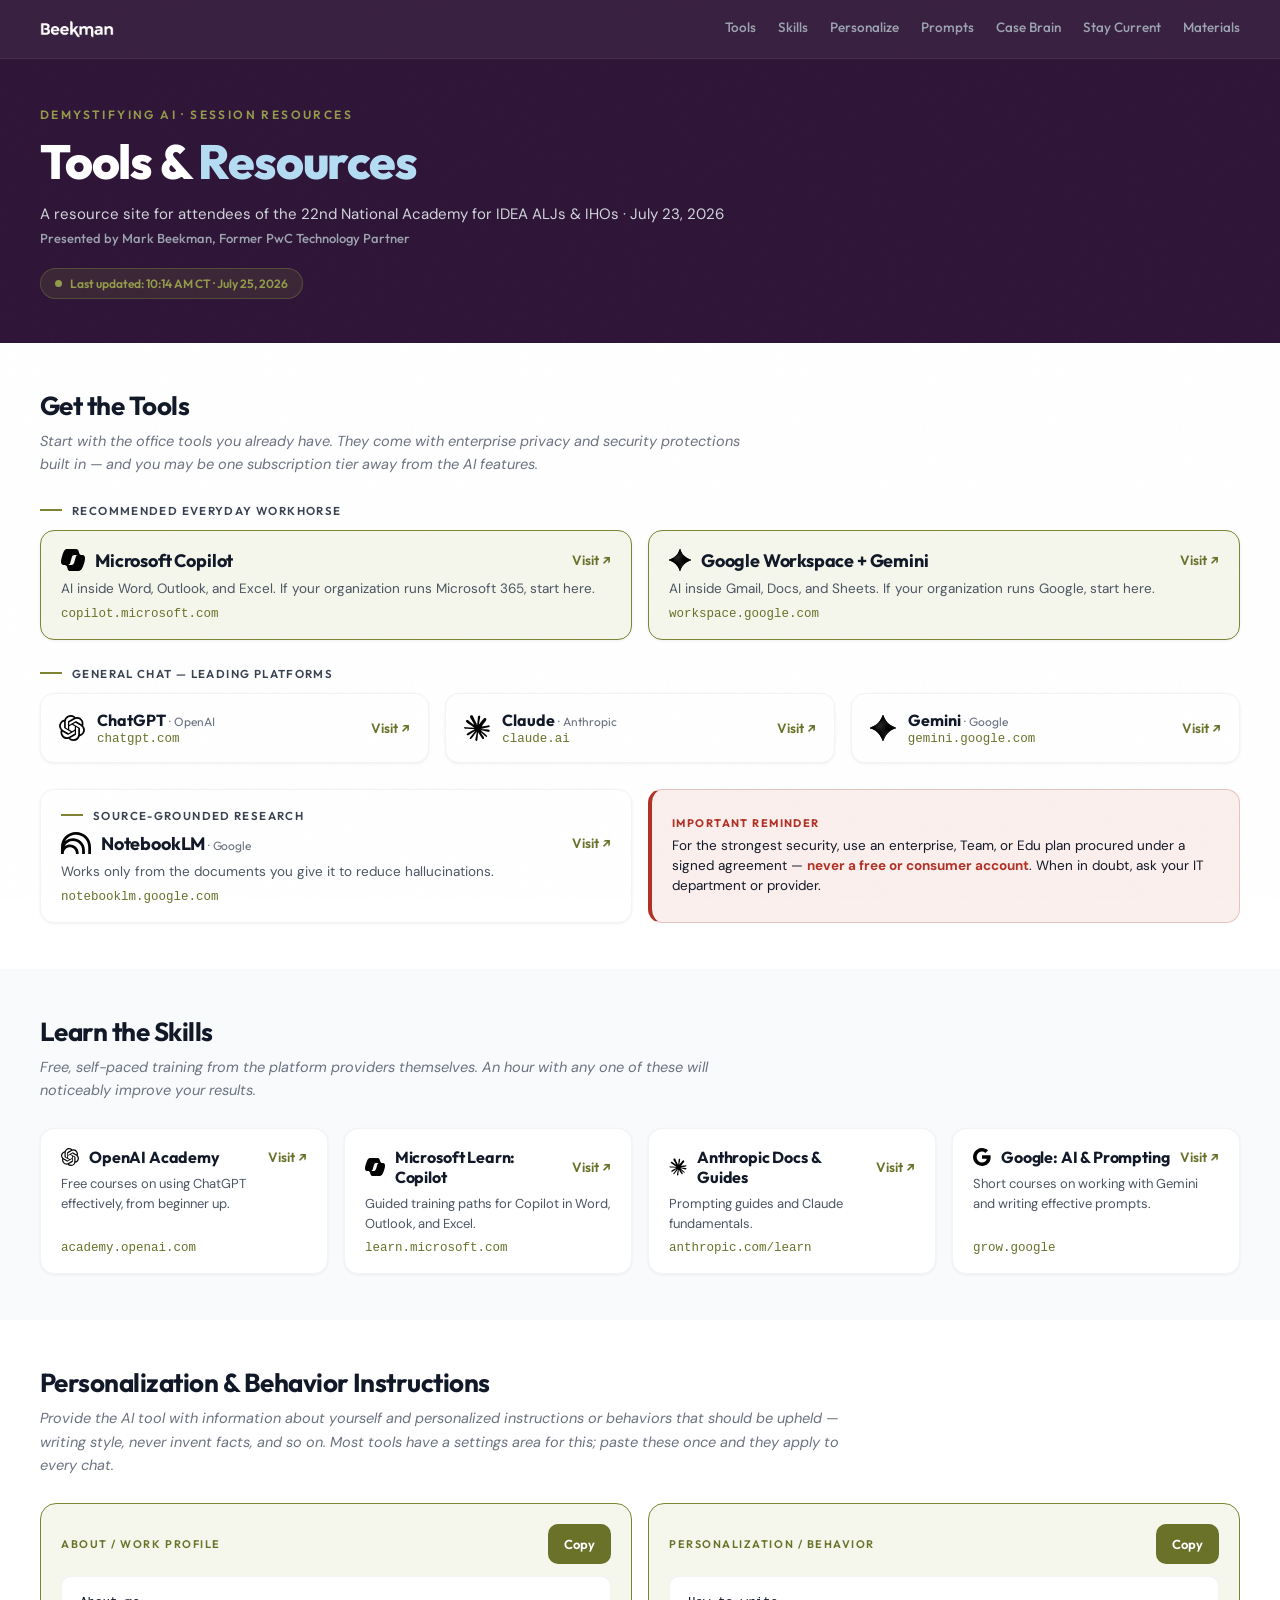
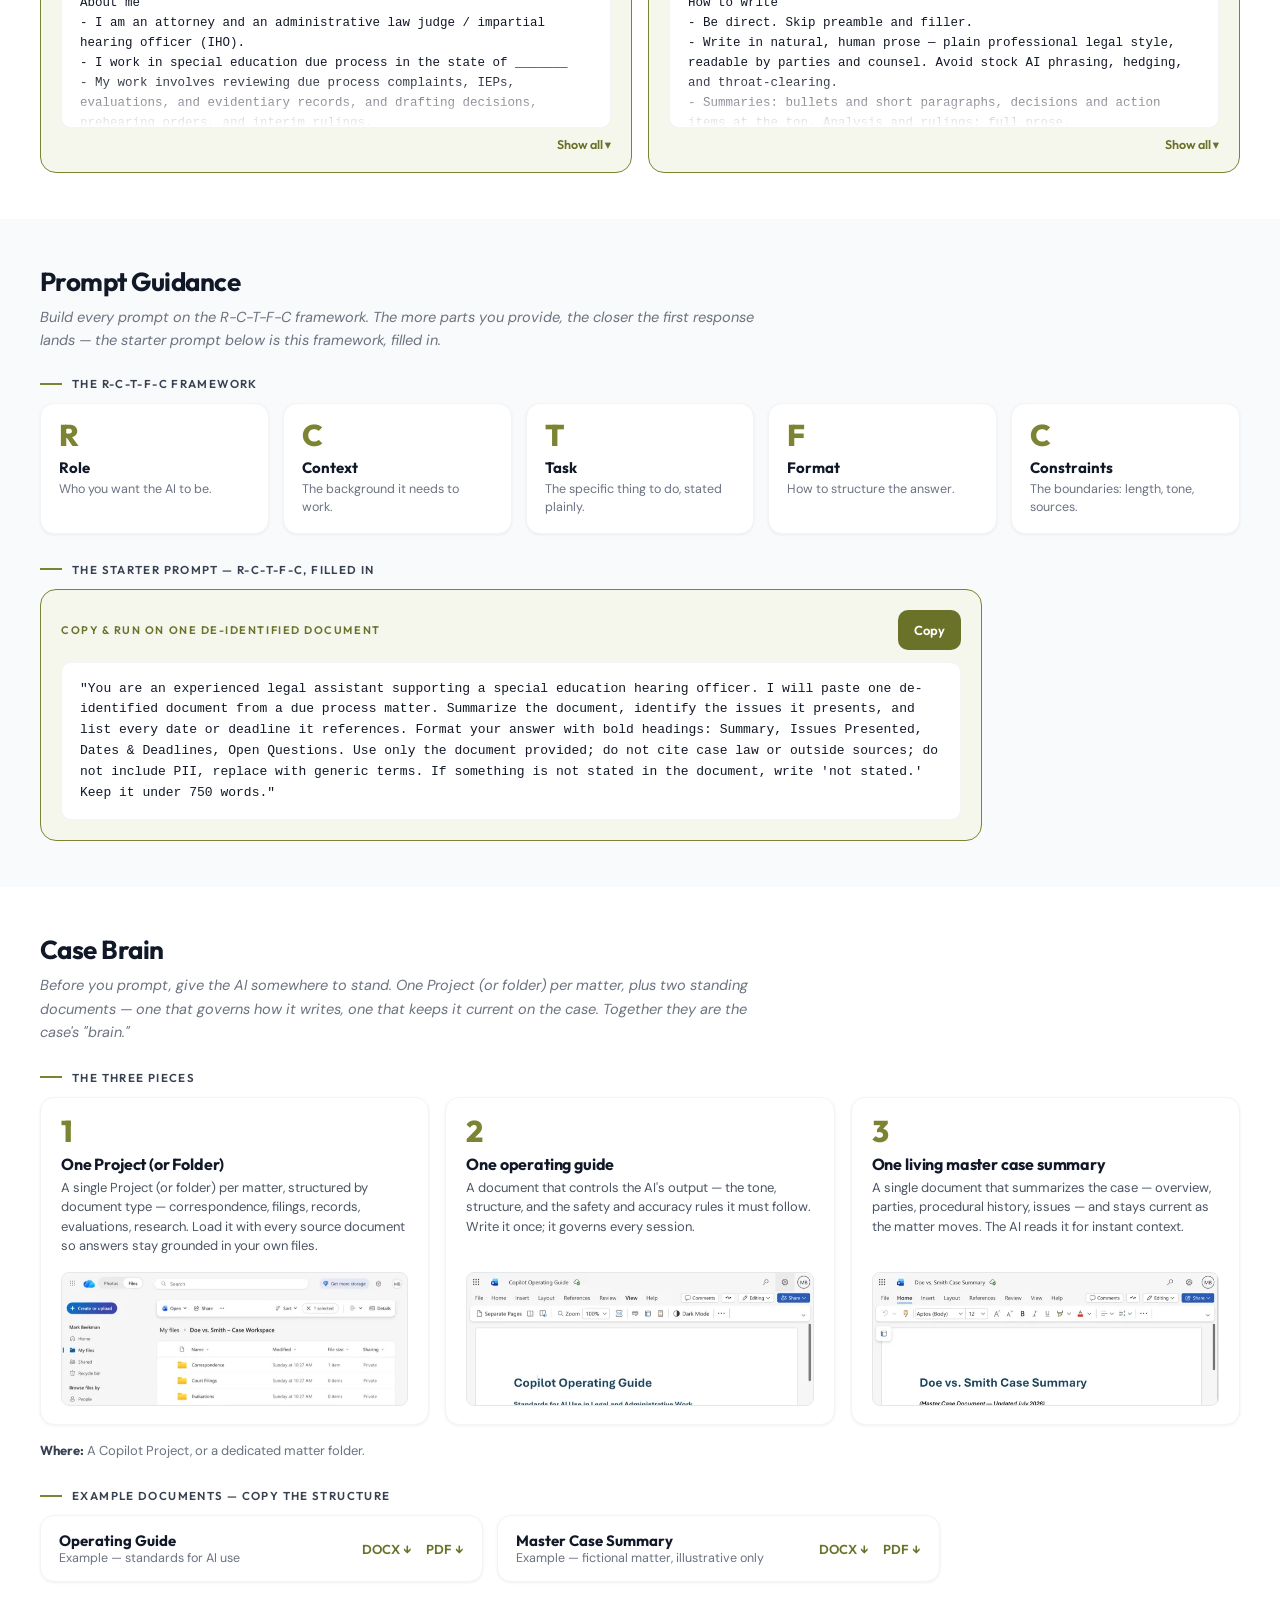
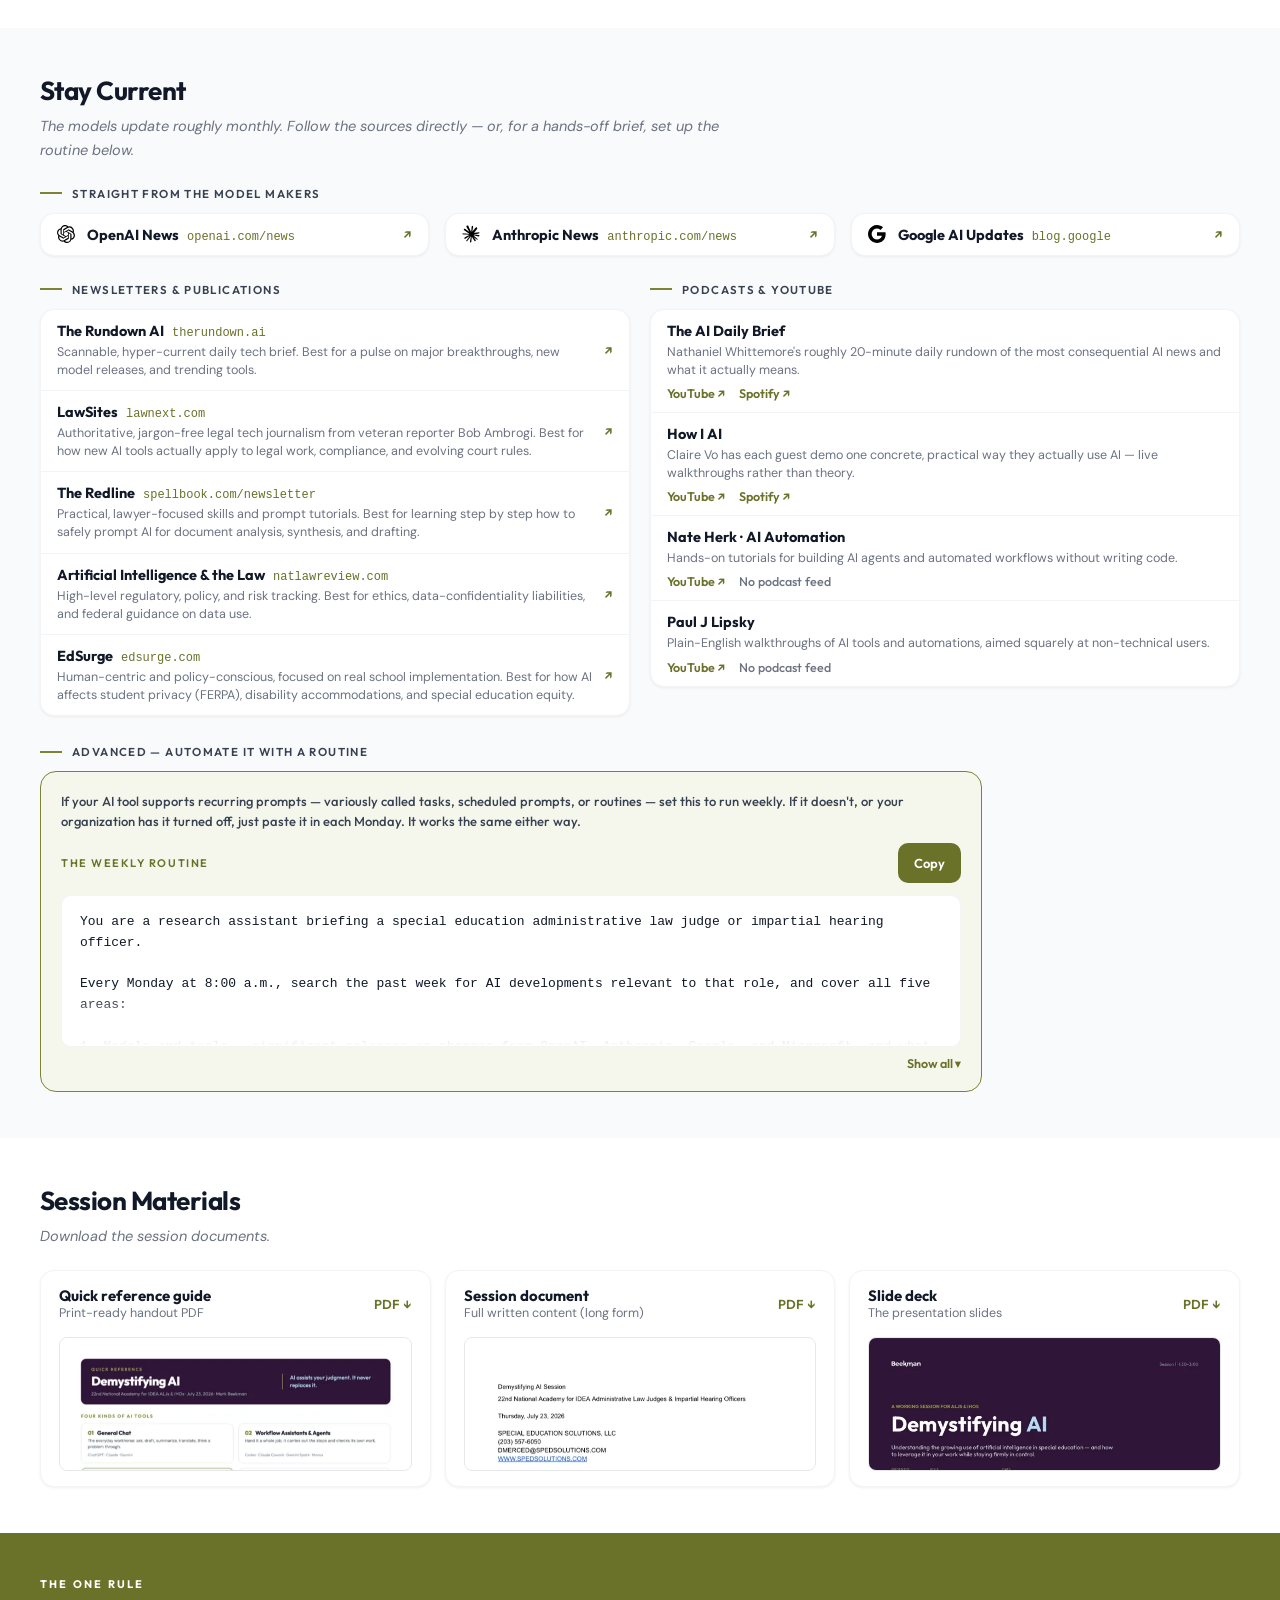
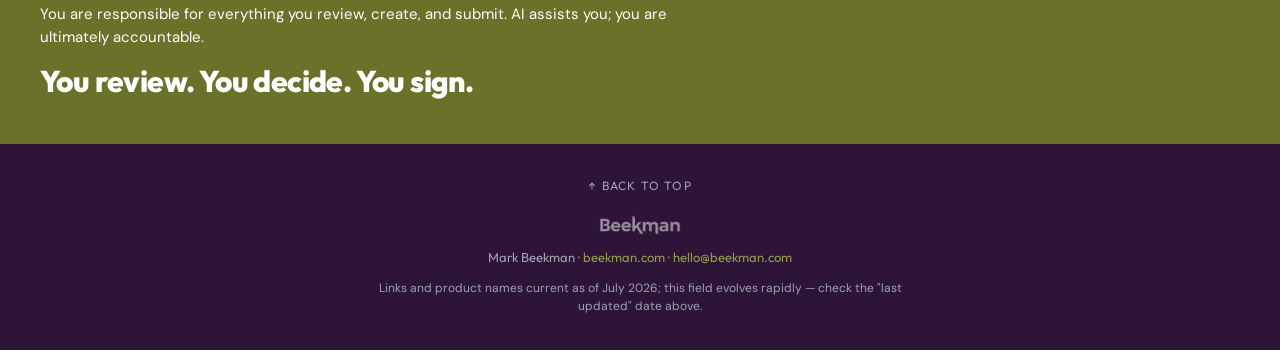
==== idea_2026/index.html @ 073c7152 "Merge branch 'behavior-legal-writing-voice'" ====
<!DOCTYPE html>
<html lang="en">
<head>
<meta charset="utf-8">
<meta name="viewport" content="width=device-width, initial-scale=1">
<title>Tools &amp; Resources — Demystifying AI | Mark Beekman</title>
<meta name="description" content="Session resources for attendees of the 22nd National Academy for IDEA ALJs & IHOs — the tools, where to learn them, and how to stay current. Presented by Mark Beekman.">
<link rel="canonical" href="https://beekman.com/idea_2026/">
<meta property="og:title" content="Tools &amp; Resources — Demystifying AI">
<meta property="og:description" content="Everything from the session, in one place — the tools, where to learn them, and how to stay current.">
<meta property="og:url" content="https://beekman.com/idea_2026/">
<meta property="og:type" content="website">
<link rel="icon" type="image/svg+xml" href="/favicon_b_purple.svg">
<link rel="icon" type="image/png" sizes="32x32" href="/favicon-32x32.png">
<style>
  /* ============================================================
     BEEKMAN DESIGN SYSTEM — Colors & Type (inlined)
     ============================================================ */
  @import url("https://fonts.googleapis.com/css2?family=DM+Sans:ital,opsz,wght@0,9..40,300;0,9..40,400;0,9..40,500;0,9..40,600;1,9..40,400&family=Outfit:wght@300;400;500;600;700;800&display=swap");

  :root {
    --olive:        #7C8433;
    --olive-dark:   #6A7129;
    --olive-light:  #939B4A;
    --purple-darkest: #2E1537;
    --purple-dark:    #3A244C;
    --purple-medium:  #5A3876;
    --blue-light:   #B4DCF3;
    --blue-lighter: #E3F1FB;
    --white:    #FFFFFF;
    --gray-50:  #F9FAFB;
    --gray-100: #F3F4F6;
    --gray-200: #E5E7EB;
    --gray-300: #D1D5DB;
    --gray-400: #9CA3AF;
    --gray-500: #6B7280;
    --gray-600: #4B5563;
    --gray-700: #374151;
    --gray-900: #111827;
    --border:        var(--gray-100);
    --fg-body:       var(--gray-600);
    --fg-muted:      var(--gray-500);
    --fg-subtle:     var(--gray-400);
    --font-display: "Outfit", system-ui, -apple-system, sans-serif;
    --font-body:    "DM Sans", system-ui, -apple-system, sans-serif;
    --shadow-sm:   0 1px 3px rgba(0,0,0,0.06);
    --shadow-lift: 0 20px 50px rgba(0,0,0,0.12), 0 4px 16px rgba(0,0,0,0.08);
    --ease-out-expo: cubic-bezier(0.16, 1, 0.3, 1);
    --rule-red: #B23125;
    --rule-red-bg: #FBEFED;
    --rule-red-border: #E7C3BD;
    --olive-wash: #F5F6EC;
  }

  html { scroll-behavior: smooth; scroll-padding-top: 72px; }
  html, body { margin: 0; padding: 0; }
  body { background: var(--white); font-family: var(--font-body); color: var(--fg-body); -webkit-font-smoothing: antialiased; overflow-x: hidden; }
  ::selection { background: var(--olive); color: #fff; }
  body::before { content: ''; position: fixed; inset: 0; z-index: 9999; pointer-events: none; opacity: 0.02;
    background-image: url("data:image/svg+xml,%3Csvg viewBox='0 0 256 256' xmlns='http://www.w3.org/2000/svg'%3E%3Cfilter id='n'%3E%3CfeTurbulence type='fractalNoise' baseFrequency='0.9' numOctaves='4' stitchTiles='stitch'/%3E%3C/filter%3E%3Crect width='100%25' height='100%25' filter='url(%23n)'/%3E%3C/svg%3E");
    background-size: 256px 256px; }
  .nav-scroll::-webkit-scrollbar { display: none; }

  /* Hover states (converted from design-file style-hover attributes) */
  .bk-lift { position: relative; transition: transform .3s var(--ease-out-expo), box-shadow .3s ease; }
  .bk-lift:hover { transform: translateY(-3px); box-shadow: var(--shadow-lift); }

  /* Whole-card click target: the visible "Visit" anchor stretches to cover
     its card, so the entire box is one native link (middle/right-click,
     keyboard all preserved). Card containers set position:relative. */
  .bk-stretch::before { content: ""; position: absolute; inset: 0; z-index: 1; }
  .bk-stretch:focus-visible::before { outline: 2px solid var(--olive); outline-offset: -3px; border-radius: 12px; }
  .bk-material { transition: border-color .3s ease; }
  .bk-material:hover { border-color: var(--olive); }

  /* Compact reference lists (Stay Current) — hairline-divided rows, whole row is
     the link. Denser than cards, which suits scanning a reference list. */
  .bk-reflist { background: #fff; border: 1px solid var(--border); border-radius: 14px; box-shadow: var(--shadow-sm); overflow: hidden; }
  /* Two reference columns side by side on wide screens; stack when narrow. */
  /* min() lets the track shrink below its floor on narrow screens, otherwise a
     430px minimum would overflow a container narrower than that. */
  .bk-refgrid { display: grid; grid-template-columns: repeat(auto-fit, minmax(min(430px, 100%), 1fr)); gap: 16px 20px; align-items: start; }
  .bk-refcol { min-width: 0; }
  /* Rows offering more than one destination can't be a single whole-row link,
     so the row is a plain container and each platform gets its own link. */
  .bk-row-static { display: block; padding: 11px 16px; border-top: 1px solid var(--border); }
  .bk-row-static:first-child { border-top: 0; }
  .bk-row-links { display: flex; flex-wrap: wrap; align-items: center; gap: 6px 14px; margin-top: 6px; }
  .bk-plat { font-family: var(--font-display); font-weight: 600; font-size: 12.5px; color: var(--olive-dark); text-decoration: none; white-space: nowrap; padding: 7px 3px; margin: -7px -3px; transition: color .2s ease; }
  .bk-plat:hover { color: var(--olive); text-decoration: underline; }
  .bk-plat-none { font-family: var(--font-display); font-weight: 500; font-size: 12.5px; color: var(--fg-muted); white-space: nowrap; }
  .bk-row { display: flex; align-items: center; gap: 12px; padding: 11px 16px; text-decoration: none; border-top: 1px solid var(--border); transition: background .2s ease; }
  .bk-row:first-child { border-top: 0; }
  .bk-row:hover { background: var(--gray-50); }
  .bk-row:hover .bk-row-go { transform: translate(1px, -1px); }
  .bk-row-head { display: flex; flex-wrap: wrap; align-items: baseline; gap: 1px 8px; min-width: 0; }
  .bk-row-name { font-family: var(--font-display); font-weight: 700; font-size: 14.5px; color: var(--gray-900); }
  .bk-row-url { font-family: ui-monospace,'SF Mono',Menlo,monospace; font-size: 12px; color: var(--olive-dark); word-break: break-all; }
  .bk-row-desc { font-size: 12.5px; line-height: 1.45; color: var(--fg-muted); margin-top: 3px; }
  .bk-row-go { flex: none; font-family: var(--font-display); font-weight: 600; font-size: 13px; color: var(--olive-dark); transition: transform .2s ease; }

  /* Per-format download links (cards offering more than one file format).
     Padding enlarges the tap target; the negative margin keeps layout unchanged. */
  .bk-dl { font-family: var(--font-display); font-weight: 600; font-size: 13px; color: var(--olive-dark); text-decoration: none; white-space: nowrap; transition: color .3s ease; padding: 9px 3px; margin: -9px -3px; }
  .bk-dl:hover { color: var(--olive); text-decoration: underline; }
  .bk-copy-btn { transition: filter .3s ease; }
  .bk-copy-btn:hover { filter: brightness(0.9); }
  .bk-totop { transition: color .3s ease; }
  .bk-totop:hover { color: #fff !important; }
  a[data-nav] { transition: color .3s ease; }

  /* Mobile nav — seven links don't fit a phone width, so below 740px the link row
     collapses into a hamburger dropdown. The link elements are the same nodes,
     so the scrollspy keeps working untouched. Overrides need !important because
     the nav's layout is set via inline style. */
  .bk-menu-btn { display: none; flex: none; width: 44px; height: 44px; margin-right: -10px; align-items: center; justify-content: center; flex-direction: column; gap: 5px; background: none; border: 0; padding: 0; cursor: pointer; }
  .bk-menu-btn span { display: block; width: 22px; height: 2px; background: var(--gray-300); border-radius: 2px; transition: transform .25s ease, opacity .2s ease; }
  .bk-menu-btn[aria-expanded="true"] span:nth-child(1) { transform: translateY(7px) rotate(45deg); }
  .bk-menu-btn[aria-expanded="true"] span:nth-child(2) { opacity: 0; }
  .bk-menu-btn[aria-expanded="true"] span:nth-child(3) { transform: translateY(-7px) rotate(-45deg); }

  @media (max-width: 740px) {
    .bk-menu-btn { display: flex; }
    .nav-scroll {
      display: none !important;
      position: absolute; top: 100%; left: 0; right: 0;
      flex-direction: column !important; align-items: flex-start !important;
      gap: 0 !important; overflow-x: visible !important; white-space: normal !important;
      background: var(--purple-darkest);
      border-bottom: 1px solid rgba(255,255,255,0.08);
      box-shadow: 0 10px 30px rgba(0,0,0,0.25);
      padding: 4px clamp(18px,4vw,32px) 12px;
    }
    .nav-scroll.bk-open { display: flex !important; }
    .nav-scroll a[data-nav] { font-size: 15px !important; padding: 11px 0 3px !important; }
  }

  /* Card thumbnails — margin-top:auto pins them to the card bottom so they align
     across a row. The element above each thumb carries margin-bottom:16px, which
     guarantees that minimum gap even when a card has no slack to distribute. */
  .bk-thumb { margin-top: auto; border: 1px solid var(--gray-200); border-radius: 8px; overflow: hidden; background: var(--gray-50); }
  .bk-thumb img { display: block; width: 100%; height: 132px; object-fit: cover; object-position: top left; }

  /* Brand logos — official monochrome marks (dashboardicons.com), rendered black */
  .bk-logo { display:block; width:auto; flex:none; filter: brightness(0); }
  .bk-logo-lg { height: 22px; }
  .bk-logo-md { height: 26px; }
  .bk-logo-sm { height: 18px; }

  /* Collapsible copy blocks — long prompts clip to a preview with a toggle.
     The clip is applied by JS, so without JS the full text still shows. */
  .bk-clip { position: relative; max-height: 118px; overflow: hidden; }
  .bk-clip.bk-clip-open { max-height: none; }
  .bk-clip::after { content: ""; position: absolute; left: 0; right: 0; bottom: 0; height: 54px; background: linear-gradient(to bottom, rgba(255,255,255,0), #fff); pointer-events: none; }
  .bk-clip.bk-clip-open::after { display: none; }
  .bk-clip-row { display: flex; justify-content: flex-end; margin-top: 8px; }
  .bk-clip-toggle { font-family: var(--font-display); font-weight: 600; font-size: 12.5px; color: var(--olive-dark); background: none; border: 0; cursor: pointer; padding: 8px 4px; margin: -8px -4px; transition: color .2s ease; }
  .bk-clip-toggle:hover { color: var(--olive); text-decoration: underline; }

  /* Back to top — fades in once the reader is well down the page */
  .bk-top { position: fixed; right: 20px; bottom: 20px; z-index: 55; width: 44px; height: 44px; border-radius: 50%; border: 0; cursor: pointer; background: var(--olive-dark); color: #fff; font-size: 17px; line-height: 1; box-shadow: 0 6px 20px rgba(0,0,0,0.22); opacity: 0; visibility: hidden; transform: translateY(8px); transition: opacity .25s ease, transform .25s ease, visibility .25s; }
  .bk-top.bk-top-show { opacity: 1; visibility: visible; transform: none; }
  .bk-top:hover { filter: brightness(1.12); }
  @media print { .bk-top { display: none; } }
</style>
</head>
<body>
<div style="min-height:100vh;background:var(--white);">

  <div id="bk-progress" style="position:fixed;top:0;left:0;height:3px;width:0;background:var(--olive);z-index:60;"></div>

  <!-- STICKY NAV -->
  <nav style="position:sticky;top:0;z-index:50;background:rgba(46,21,55,0.95);backdrop-filter:blur(12px);border-bottom:1px solid rgba(255,255,255,0.06);">
    <div style="max-width:1200px;margin:0 auto;padding:0 clamp(18px,4vw,32px);height:58px;display:flex;align-items:center;justify-content:space-between;gap:16px;">
      <a href="#top" data-nav="top" style="flex:none;display:flex;align-items:center;text-decoration:none;"><img src="/images/beekman_logo_white.webp" alt="Beekman" style="height:18px;display:block;"></a>
      <button id="bk-menu-btn" class="bk-menu-btn" type="button" aria-label="Open menu" aria-expanded="false" aria-controls="bk-navlinks"><span></span><span></span><span></span></button>
      <div id="bk-navlinks" class="nav-scroll" style="display:flex;align-items:center;gap:22px;overflow-x:auto;-webkit-overflow-scrolling:touch;scrollbar-width:none;white-space:nowrap;">
        <a data-nav="tools" href="#tools" style="font-family:var(--font-display);font-size:13.5px;font-weight:500;color:var(--gray-400);text-decoration:none;padding-bottom:2px;border-bottom:2px solid transparent;">Tools</a>
        <a data-nav="skills" href="#skills" style="font-family:var(--font-display);font-size:13.5px;font-weight:500;color:var(--gray-400);text-decoration:none;padding-bottom:2px;border-bottom:2px solid transparent;">Skills</a>
        <a data-nav="personalize" href="#personalize" style="font-family:var(--font-display);font-size:13.5px;font-weight:500;color:var(--gray-400);text-decoration:none;padding-bottom:2px;border-bottom:2px solid transparent;">Personalize</a>
        <a data-nav="prompts" href="#prompts" style="font-family:var(--font-display);font-size:13.5px;font-weight:500;color:var(--gray-400);text-decoration:none;padding-bottom:2px;border-bottom:2px solid transparent;">Prompts</a>
        <a data-nav="casebrain" href="#casebrain" style="font-family:var(--font-display);font-size:13.5px;font-weight:500;color:var(--gray-400);text-decoration:none;padding-bottom:2px;border-bottom:2px solid transparent;">Case Brain</a>
        <a data-nav="current" href="#current" style="font-family:var(--font-display);font-size:13.5px;font-weight:500;color:var(--gray-400);text-decoration:none;padding-bottom:2px;border-bottom:2px solid transparent;">Stay Current</a>
        <a data-nav="materials" href="#materials" style="font-family:var(--font-display);font-size:13.5px;font-weight:500;color:var(--gray-400);text-decoration:none;padding-bottom:2px;border-bottom:2px solid transparent;">Materials</a>
      </div>
    </div>
  </nav>

  <!-- HERO -->
  <header id="top" style="background:var(--purple-darkest);position:relative;overflow:hidden;">
    <div style="max-width:1200px;margin:0 auto;padding:48px clamp(20px,4vw,32px) 44px;position:relative;z-index:1;">
      <div>
        <p style="font-family:var(--font-display);font-size:12px;font-weight:600;text-transform:uppercase;letter-spacing:0.2em;color:var(--olive-light);margin:0 0 14px;">Demystifying AI · Session Resources</p>
        <h1 style="font-family:var(--font-display);font-weight:800;font-size:clamp(34px,5vw,48px);line-height:1.06;letter-spacing:-0.025em;color:#fff;margin:0 0 16px;">Tools &amp; <span style="color:var(--blue-light);">Resources</span></h1>
        <p style="font-size:15px;line-height:1.55;color:var(--gray-300);margin:0 0 4px;">A resource site for attendees of the 22nd National Academy for IDEA ALJs &amp; IHOs · July 23, 2026</p>
        <p style="font-family:var(--font-display);font-size:13px;font-weight:500;color:var(--gray-400);margin:0 0 22px;">Presented by Mark Beekman, Former PwC Technology Partner</p>
        <span style="display:inline-flex;align-items:center;gap:8px;font-family:var(--font-display);font-size:12px;font-weight:600;color:var(--olive-light);background:rgba(124,132,51,0.16);border:1px solid rgba(147,155,74,0.3);border-radius:999px;padding:7px 14px;"><span style="width:7px;height:7px;border-radius:50%;background:var(--olive-light);"></span>Last updated: 10:14 AM CT · July 25, 2026</span>
      </div>
    </div>
  </header>

  <!-- SECTION 1 — GET THE TOOLS -->
  <section id="tools" style="background:var(--white);padding:46px 0;">
    <div style="max-width:1200px;margin:0 auto;padding:0 clamp(20px,4vw,32px);">
      <h2 style="font-family:var(--font-display);font-weight:700;font-size:26px;letter-spacing:-0.02em;color:var(--gray-900);margin:0 0 8px;">Get the Tools</h2>
      <p style="font-size:14.5px;line-height:1.6;color:var(--fg-muted);font-style:italic;margin:0 0 26px;max-width:720px;">Start with the office tools you already have. They come with enterprise privacy and security protections built in — and you may be one subscription tier away from the AI features.</p>

      <div style="font-family:var(--font-display);font-size:11.5px;font-weight:600;text-transform:uppercase;letter-spacing:0.12em;color:var(--gray-700);margin:0 0 12px;display:flex;align-items:center;gap:10px;"><span style="width:22px;height:2px;background:var(--olive);"></span>Recommended everyday workhorse</div>
      <div style="display:grid;grid-template-columns:repeat(auto-fit,minmax(320px,1fr));gap:16px;margin-bottom:26px;">

        <div class="bk-lift" style="background:var(--olive-wash);border:1px solid var(--olive);border-radius:14px;box-shadow:var(--shadow-sm);padding:18px 20px;">
          <div style="display:flex;justify-content:space-between;align-items:center;gap:12px;"><div style="display:flex;align-items:center;gap:10px;min-width:0;"><img class="bk-logo bk-logo-lg" src="assets/logos/microsoft-copilot.svg" alt="Microsoft Copilot logo"><h3 style="font-family:var(--font-display);font-weight:700;font-size:18px;letter-spacing:-0.01em;color:var(--gray-900);margin:0;">Microsoft Copilot</h3></div><a href="https://copilot.microsoft.com" target="_blank" rel="noopener" class="bk-stretch" style="flex:none;font-family:var(--font-display);font-weight:600;font-size:13.5px;color:var(--olive-dark);text-decoration:none;white-space:nowrap;">Visit ↗</a></div>
          <p style="font-size:13.5px;line-height:1.5;color:var(--fg-body);margin:7px 0 8px;">AI inside Word, Outlook, and Excel. If your organization runs Microsoft 365, start here.</p>
          <div style="font-family:ui-monospace,'SF Mono',Menlo,monospace;font-size:12.5px;color:var(--olive-dark);word-break:break-all;">copilot.microsoft.com</div>
        </div>

        <div class="bk-lift" style="background:var(--olive-wash);border:1px solid var(--olive);border-radius:14px;box-shadow:var(--shadow-sm);padding:18px 20px;">
          <div style="display:flex;justify-content:space-between;align-items:center;gap:12px;"><div style="display:flex;align-items:center;gap:10px;min-width:0;"><img class="bk-logo bk-logo-lg" src="assets/logos/google-gemini.svg" alt="Google Gemini logo"><h3 style="font-family:var(--font-display);font-weight:700;font-size:18px;letter-spacing:-0.01em;color:var(--gray-900);margin:0;">Google Workspace + Gemini</h3></div><a href="https://workspace.google.com" target="_blank" rel="noopener" class="bk-stretch" style="flex:none;font-family:var(--font-display);font-weight:600;font-size:13.5px;color:var(--olive-dark);text-decoration:none;white-space:nowrap;">Visit ↗</a></div>
          <p style="font-size:13.5px;line-height:1.5;color:var(--fg-body);margin:7px 0 8px;">AI inside Gmail, Docs, and Sheets. If your organization runs Google, start here.</p>
          <div style="font-family:ui-monospace,'SF Mono',Menlo,monospace;font-size:12.5px;color:var(--olive-dark);word-break:break-all;">workspace.google.com</div>
        </div>

      </div>

      <div style="font-family:var(--font-display);font-size:11.5px;font-weight:600;text-transform:uppercase;letter-spacing:0.12em;color:var(--gray-700);margin:0 0 12px;display:flex;align-items:center;gap:10px;"><span style="width:22px;height:2px;background:var(--olive);"></span>General chat — leading platforms</div>
      <div style="display:grid;grid-template-columns:repeat(auto-fit,minmax(230px,1fr));gap:16px;margin-bottom:26px;">

        <div class="bk-lift" style="background:#fff;border:1px solid var(--border);border-radius:14px;box-shadow:var(--shadow-sm);padding:16px 18px;display:flex;justify-content:space-between;align-items:center;gap:12px;">
          <div style="display:flex;align-items:center;gap:12px;min-width:0;"><img class="bk-logo bk-logo-md" src="assets/logos/openai.svg" alt="OpenAI logo"><div style="min-width:0;"><h3 style="font-family:var(--font-display);font-weight:700;font-size:16px;color:var(--gray-900);margin:0 0 2px;">ChatGPT <span style="font-weight:400;font-size:12px;color:var(--fg-muted);">· OpenAI</span></h3><div style="font-family:ui-monospace,'SF Mono',Menlo,monospace;font-size:12.5px;color:var(--olive-dark);">chatgpt.com</div></div></div>
          <a href="https://chatgpt.com" target="_blank" rel="noopener" class="bk-stretch" style="flex:none;font-family:var(--font-display);font-weight:600;font-size:13.5px;color:var(--olive-dark);text-decoration:none;white-space:nowrap;">Visit ↗</a>
        </div>

        <div class="bk-lift" style="background:#fff;border:1px solid var(--border);border-radius:14px;box-shadow:var(--shadow-sm);padding:16px 18px;display:flex;justify-content:space-between;align-items:center;gap:12px;">
          <div style="display:flex;align-items:center;gap:12px;min-width:0;"><img class="bk-logo bk-logo-md" src="assets/logos/claude-ai.svg" alt="Claude logo"><div style="min-width:0;"><h3 style="font-family:var(--font-display);font-weight:700;font-size:16px;color:var(--gray-900);margin:0 0 2px;">Claude <span style="font-weight:400;font-size:12px;color:var(--fg-muted);">· Anthropic</span></h3><div style="font-family:ui-monospace,'SF Mono',Menlo,monospace;font-size:12.5px;color:var(--olive-dark);">claude.ai</div></div></div>
          <a href="https://claude.ai" target="_blank" rel="noopener" class="bk-stretch" style="flex:none;font-family:var(--font-display);font-weight:600;font-size:13.5px;color:var(--olive-dark);text-decoration:none;white-space:nowrap;">Visit ↗</a>
        </div>

        <div class="bk-lift" style="background:#fff;border:1px solid var(--border);border-radius:14px;box-shadow:var(--shadow-sm);padding:16px 18px;display:flex;justify-content:space-between;align-items:center;gap:12px;">
          <div style="display:flex;align-items:center;gap:12px;min-width:0;"><img class="bk-logo bk-logo-md" src="assets/logos/google-gemini.svg" alt="Google Gemini logo"><div style="min-width:0;"><h3 style="font-family:var(--font-display);font-weight:700;font-size:16px;color:var(--gray-900);margin:0 0 2px;">Gemini <span style="font-weight:400;font-size:12px;color:var(--fg-muted);">· Google</span></h3><div style="font-family:ui-monospace,'SF Mono',Menlo,monospace;font-size:12.5px;color:var(--olive-dark);">gemini.google.com</div></div></div>
          <a href="https://gemini.google.com" target="_blank" rel="noopener" class="bk-stretch" style="flex:none;font-family:var(--font-display);font-weight:600;font-size:13.5px;color:var(--olive-dark);text-decoration:none;white-space:nowrap;">Visit ↗</a>
        </div>

      </div>

      <div style="display:grid;grid-template-columns:repeat(auto-fit,minmax(340px,1fr));gap:16px;align-items:stretch;">
        <div class="bk-lift" style="position:relative;background:#fff;border:1px solid var(--border);border-radius:14px;box-shadow:var(--shadow-sm);padding:18px 20px;">
          <div style="font-family:var(--font-display);font-size:11.5px;font-weight:600;text-transform:uppercase;letter-spacing:0.12em;color:var(--gray-700);margin-bottom:9px;display:flex;align-items:center;gap:10px;"><span style="width:22px;height:2px;background:var(--olive);"></span>Source-grounded research</div>
          <div style="display:flex;justify-content:space-between;align-items:center;gap:12px;"><div style="display:flex;align-items:center;gap:10px;min-width:0;"><img class="bk-logo bk-logo-lg" src="assets/logos/notebook-lm.svg" alt="NotebookLM logo"><h3 style="font-family:var(--font-display);font-weight:700;font-size:18px;letter-spacing:-0.01em;color:var(--gray-900);margin:0;">NotebookLM <span style="font-weight:400;font-size:12px;color:var(--fg-muted);">· Google</span></h3></div><a href="https://notebooklm.google.com" target="_blank" rel="noopener" class="bk-stretch" style="flex:none;font-family:var(--font-display);font-weight:600;font-size:13.5px;color:var(--olive-dark);text-decoration:none;white-space:nowrap;">Visit ↗</a></div>
          <p style="font-size:13.5px;line-height:1.5;color:var(--fg-body);margin:7px 0 8px;">Works only from the documents you give it to reduce hallucinations.</p>
          <div style="font-family:ui-monospace,'SF Mono',Menlo,monospace;font-size:12.5px;color:var(--olive-dark);word-break:break-all;">notebooklm.google.com</div>
        </div>

        <div style="border:1px solid var(--rule-red-border);border-left:4px solid var(--rule-red);background:var(--rule-red-bg);border-radius:14px;padding:18px 20px;display:flex;flex-direction:column;justify-content:center;">
          <div style="font-family:var(--font-display);font-weight:700;font-size:11px;text-transform:uppercase;letter-spacing:0.13em;color:var(--rule-red);margin-bottom:6px;">Important reminder</div>
          <p style="font-size:13.5px;line-height:1.5;color:var(--gray-900);margin:0;">For the strongest security, use an enterprise, Team, or Edu plan procured under a signed agreement — <b style="color:var(--rule-red);">never a free or consumer account</b>. When in doubt, ask your IT department or provider.</p>
        </div>
      </div>
    </div>
  </section>

  <!-- SECTION 2 — LEARN THE SKILLS -->
  <section id="skills" style="background:var(--gray-50);padding:46px 0;">
    <div style="max-width:1200px;margin:0 auto;padding:0 clamp(20px,4vw,32px);">
      <h2 style="font-family:var(--font-display);font-weight:700;font-size:26px;letter-spacing:-0.02em;color:var(--gray-900);margin:0 0 8px;">Learn the Skills</h2>
      <p style="font-size:14.5px;line-height:1.6;color:var(--fg-muted);font-style:italic;margin:0 0 26px;max-width:720px;">Free, self-paced training from the platform providers themselves. An hour with any one of these will noticeably improve your results.</p>
      <div style="display:grid;grid-template-columns:repeat(auto-fit,minmax(260px,1fr));gap:16px;">

        <div class="bk-lift" style="background:#fff;border:1px solid var(--border);border-radius:14px;box-shadow:var(--shadow-sm);padding:18px 20px;display:flex;flex-direction:column;">
          <div style="display:flex;justify-content:space-between;align-items:center;gap:10px;"><div style="display:flex;align-items:center;gap:10px;min-width:0;"><img class="bk-logo bk-logo-sm" src="assets/logos/openai.svg" alt="OpenAI logo"><h3 style="font-family:var(--font-display);font-weight:700;font-size:16px;letter-spacing:-0.01em;color:var(--gray-900);margin:0;">OpenAI Academy</h3></div><a href="https://academy.openai.com" target="_blank" rel="noopener" class="bk-stretch" style="flex:none;font-family:var(--font-display);font-weight:600;font-size:13.5px;color:var(--olive-dark);text-decoration:none;white-space:nowrap;">Visit ↗</a></div>
          <p style="font-size:13px;line-height:1.5;color:var(--fg-body);margin:7px 0 8px;">Free courses on using ChatGPT effectively, from beginner up.</p>
          <div style="font-family:ui-monospace,'SF Mono',Menlo,monospace;font-size:12.5px;color:var(--olive-dark);margin-top:auto;word-break:break-all;">academy.openai.com</div>
        </div>

        <div class="bk-lift" style="background:#fff;border:1px solid var(--border);border-radius:14px;box-shadow:var(--shadow-sm);padding:18px 20px;display:flex;flex-direction:column;">
          <div style="display:flex;justify-content:space-between;align-items:center;gap:10px;"><div style="display:flex;align-items:center;gap:10px;min-width:0;"><img class="bk-logo bk-logo-sm" src="assets/logos/microsoft-copilot.svg" alt="Microsoft Copilot logo"><h3 style="font-family:var(--font-display);font-weight:700;font-size:16px;letter-spacing:-0.01em;color:var(--gray-900);margin:0;">Microsoft Learn: Copilot</h3></div><a href="https://learn.microsoft.com/en-us/training/browse/?products=ms-copilot&amp;roles=business-leader%2Cfunctional-consultant" target="_blank" rel="noopener" class="bk-stretch" style="flex:none;font-family:var(--font-display);font-weight:600;font-size:13.5px;color:var(--olive-dark);text-decoration:none;white-space:nowrap;">Visit ↗</a></div>
          <p style="font-size:13px;line-height:1.5;color:var(--fg-body);margin:7px 0 8px;">Guided training paths for Copilot in Word, Outlook, and Excel.</p>
          <div style="font-family:ui-monospace,'SF Mono',Menlo,monospace;font-size:12.5px;color:var(--olive-dark);margin-top:auto;word-break:break-all;">learn.microsoft.com</div>
        </div>

        <div class="bk-lift" style="background:#fff;border:1px solid var(--border);border-radius:14px;box-shadow:var(--shadow-sm);padding:18px 20px;display:flex;flex-direction:column;">
          <div style="display:flex;justify-content:space-between;align-items:center;gap:10px;"><div style="display:flex;align-items:center;gap:10px;min-width:0;"><img class="bk-logo bk-logo-sm" src="assets/logos/anthropic.svg" alt="Anthropic logo"><h3 style="font-family:var(--font-display);font-weight:700;font-size:16px;letter-spacing:-0.01em;color:var(--gray-900);margin:0;">Anthropic Docs &amp; Guides</h3></div><a href="https://anthropic.com/learn" target="_blank" rel="noopener" class="bk-stretch" style="flex:none;font-family:var(--font-display);font-weight:600;font-size:13.5px;color:var(--olive-dark);text-decoration:none;white-space:nowrap;">Visit ↗</a></div>
          <p style="font-size:13px;line-height:1.5;color:var(--fg-body);margin:7px 0 8px;">Prompting guides and Claude fundamentals.</p>
          <div style="font-family:ui-monospace,'SF Mono',Menlo,monospace;font-size:12.5px;color:var(--olive-dark);margin-top:auto;word-break:break-all;">anthropic.com/learn</div>
        </div>

        <div class="bk-lift" style="background:#fff;border:1px solid var(--border);border-radius:14px;box-shadow:var(--shadow-sm);padding:18px 20px;display:flex;flex-direction:column;">
          <div style="display:flex;justify-content:space-between;align-items:center;gap:10px;"><div style="display:flex;align-items:center;gap:10px;min-width:0;"><img class="bk-logo bk-logo-sm" src="assets/logos/google.svg" alt="Google logo"><h3 style="font-family:var(--font-display);font-weight:700;font-size:16px;letter-spacing:-0.01em;color:var(--gray-900);margin:0;">Google: AI &amp; Prompting</h3></div><a href="https://grow.google" target="_blank" rel="noopener" class="bk-stretch" style="flex:none;font-family:var(--font-display);font-weight:600;font-size:13.5px;color:var(--olive-dark);text-decoration:none;white-space:nowrap;">Visit ↗</a></div>
          <p style="font-size:13px;line-height:1.5;color:var(--fg-body);margin:7px 0 8px;">Short courses on working with Gemini and writing effective prompts.</p>
          <div style="font-family:ui-monospace,'SF Mono',Menlo,monospace;font-size:12.5px;color:var(--olive-dark);margin-top:auto;word-break:break-all;">grow.google</div>
        </div>

      </div>
    </div>
  </section>

  <!-- SECTION 3 — PERSONALIZATION -->
  <section id="personalize" style="background:var(--white);padding:46px 0;">
    <div style="max-width:1200px;margin:0 auto;padding:0 clamp(20px,4vw,32px);">
      <h2 style="font-family:var(--font-display);font-weight:700;font-size:26px;letter-spacing:-0.02em;color:var(--gray-900);margin:0 0 8px;">Personalization &amp; Behavior Instructions</h2>
      <p style="font-size:14.5px;line-height:1.6;color:var(--fg-muted);font-style:italic;margin:0 0 26px;max-width:820px;">Provide the AI tool with information about yourself and personalized instructions or behaviors that should be upheld — writing style, never invent facts, and so on. Most tools have a settings area for this; paste these once and they apply to every chat.</p>

      <div style="display:grid;grid-template-columns:repeat(auto-fit,minmax(min(420px,100%),1fr));gap:16px;align-items:start;">

        <div style="background:var(--olive-wash);border:1px solid var(--olive);border-radius:16px;padding:20px;">
          <div style="display:flex;justify-content:space-between;align-items:center;gap:12px;margin-bottom:12px;">
            <span style="font-family:var(--font-display);font-size:11px;font-weight:600;text-transform:uppercase;letter-spacing:0.14em;color:var(--olive-dark);">About / Work profile</span>
            <button data-copy="profile" data-label="Copy" class="bk-copy-btn" style="flex:none;font-family:var(--font-display);font-weight:600;font-size:13px;color:#fff;background:var(--olive-dark);border:none;border-radius:10px;padding:9px 16px;cursor:pointer;min-height:40px;">Copy</button>
          </div>
          <div data-clip style="background:#fff;border:1px solid var(--border);border-radius:10px;padding:16px 18px;font-family:ui-monospace,'SF Mono',Menlo,monospace;font-size:12.5px;line-height:1.6;color:var(--gray-900);">About me
            <br>- I am an attorney and an administrative law judge / impartial hearing officer (IHO).
            <br>- I work in special education due process in the state of _______
            <br>- My work involves reviewing due process complaints, IEPs, evaluations, and evidentiary records, and drafting decisions, prehearing orders, and interim rulings.
            <br>- My audience is typically legal and professional: parties, counsel, and other adjudicators.
            <br>- I value accuracy, impartiality, and plain legal writing.</div>
        </div>

        <div style="background:var(--olive-wash);border:1px solid var(--olive);border-radius:16px;padding:20px;">
          <div style="display:flex;justify-content:space-between;align-items:center;gap:12px;margin-bottom:12px;">
            <span style="font-family:var(--font-display);font-size:11px;font-weight:600;text-transform:uppercase;letter-spacing:0.14em;color:var(--olive-dark);">Personalization / Behavior</span>
            <button data-copy="behavior" data-label="Copy" class="bk-copy-btn" style="flex:none;font-family:var(--font-display);font-weight:600;font-size:13px;color:#fff;background:var(--olive-dark);border:none;border-radius:10px;padding:9px 16px;cursor:pointer;min-height:40px;">Copy</button>
          </div>
          <div data-clip style="background:#fff;border:1px solid var(--border);border-radius:10px;padding:16px 18px;font-family:ui-monospace,'SF Mono',Menlo,monospace;font-size:12.5px;line-height:1.6;color:var(--gray-900);">How to write
            <br>- Be direct. Skip preamble and filler.
            <br>- Write in natural, human prose — plain professional legal style, readable by parties and counsel. Avoid stock AI phrasing, hedging, and throat-clearing.
            <br>- Summaries: bullets and short paragraphs, decisions and action items at the top. Analysis and rulings: full prose.
            <br>- When drafting something new, follow the conventions of that document type.
            <br>- When editing my text, make surgical edits in my voice and show what changed.
            <br><br>Accuracy
            <br>- If you do not know, say "I don't know." Never guess or invent.
            <br>- Never fabricate citations, statutes, quotes, dates, or docket numbers.
            <br>- If it is not in the documents I gave you, say "not stated in the record." Label any inference as an inference.
            <br>- Flag anything that may be out of date and needs independent verification.
            <br>- Never call a draft final. End with what needs my review: citations to confirm, gaps, weak points.
            <br><br>Privacy
            <br>- Never repeat personal information in your output unless I ask. Replace it with a generic descriptor: the Student, the Parent, the District, the Evaluator, Counsel.
            <br>- This covers names, initials, ID and case numbers, birth dates, addresses, contact details, and school or district names.
            <br>- Also generalize details that could identify someone indirectly, such as a rare diagnosis or an exact date at a small program.
            <br><br>Feedback
            <br>- Be honest, not agreeable. Flag weaknesses, gaps, and counterarguments.
            <br>- Ask a clarifying question if my request is ambiguous.</div>
        </div>

      </div>
    </div>
  </section>

  <!-- SECTION 4 — PROMPT GUIDANCE -->
  <section id="prompts" style="background:var(--gray-50);padding:46px 0;">
    <div style="max-width:1200px;margin:0 auto;padding:0 clamp(20px,4vw,32px);">
      <h2 style="font-family:var(--font-display);font-weight:700;font-size:26px;letter-spacing:-0.02em;color:var(--gray-900);margin:0 0 8px;">Prompt Guidance</h2>
      <p style="font-size:14.5px;line-height:1.6;color:var(--fg-muted);font-style:italic;margin:0 0 24px;max-width:720px;">Build every prompt on the R-C-T-F-C framework. The more parts you provide, the closer the first response lands — the starter prompt below is this framework, filled in.</p>

      <div style="font-family:var(--font-display);font-size:11.5px;font-weight:600;text-transform:uppercase;letter-spacing:0.12em;color:var(--gray-700);margin:0 0 12px;display:flex;align-items:center;gap:10px;"><span style="width:22px;height:2px;background:var(--olive);"></span>The R-C-T-F-C framework</div>
      <div style="display:grid;grid-template-columns:repeat(auto-fit,minmax(180px,1fr));gap:14px;margin-bottom:28px;">
        <div style="background:#fff;border:1px solid var(--border);border-radius:14px;box-shadow:var(--shadow-sm);padding:16px 18px;"><div style="font-family:var(--font-display);font-weight:800;font-size:30px;line-height:1;color:var(--olive);letter-spacing:-0.02em;margin-bottom:8px;">R</div><div style="font-family:var(--font-display);font-weight:700;font-size:15px;color:var(--gray-900);margin-bottom:3px;">Role</div><div style="font-size:12.5px;line-height:1.45;color:var(--fg-muted);">Who you want the AI to be.</div></div>
        <div style="background:#fff;border:1px solid var(--border);border-radius:14px;box-shadow:var(--shadow-sm);padding:16px 18px;"><div style="font-family:var(--font-display);font-weight:800;font-size:30px;line-height:1;color:var(--olive);letter-spacing:-0.02em;margin-bottom:8px;">C</div><div style="font-family:var(--font-display);font-weight:700;font-size:15px;color:var(--gray-900);margin-bottom:3px;">Context</div><div style="font-size:12.5px;line-height:1.45;color:var(--fg-muted);">The background it needs to work.</div></div>
        <div style="background:#fff;border:1px solid var(--border);border-radius:14px;box-shadow:var(--shadow-sm);padding:16px 18px;"><div style="font-family:var(--font-display);font-weight:800;font-size:30px;line-height:1;color:var(--olive);letter-spacing:-0.02em;margin-bottom:8px;">T</div><div style="font-family:var(--font-display);font-weight:700;font-size:15px;color:var(--gray-900);margin-bottom:3px;">Task</div><div style="font-size:12.5px;line-height:1.45;color:var(--fg-muted);">The specific thing to do, stated plainly.</div></div>
        <div style="background:#fff;border:1px solid var(--border);border-radius:14px;box-shadow:var(--shadow-sm);padding:16px 18px;"><div style="font-family:var(--font-display);font-weight:800;font-size:30px;line-height:1;color:var(--olive);letter-spacing:-0.02em;margin-bottom:8px;">F</div><div style="font-family:var(--font-display);font-weight:700;font-size:15px;color:var(--gray-900);margin-bottom:3px;">Format</div><div style="font-size:12.5px;line-height:1.45;color:var(--fg-muted);">How to structure the answer.</div></div>
        <div style="background:#fff;border:1px solid var(--border);border-radius:14px;box-shadow:var(--shadow-sm);padding:16px 18px;"><div style="font-family:var(--font-display);font-weight:800;font-size:30px;line-height:1;color:var(--olive);letter-spacing:-0.02em;margin-bottom:8px;">C</div><div style="font-family:var(--font-display);font-weight:700;font-size:15px;color:var(--gray-900);margin-bottom:3px;">Constraints</div><div style="font-size:12.5px;line-height:1.45;color:var(--fg-muted);">The boundaries: length, tone, sources.</div></div>
      </div>

      <div style="font-family:var(--font-display);font-size:11.5px;font-weight:600;text-transform:uppercase;letter-spacing:0.12em;color:var(--gray-700);margin:0 0 12px;display:flex;align-items:center;gap:10px;"><span style="width:22px;height:2px;background:var(--olive);"></span>The starter prompt — R-C-T-F-C, filled in</div>
      <div style="background:var(--olive-wash);border:1px solid var(--olive);border-radius:16px;padding:20px;max-width:900px;">
        <div style="display:flex;justify-content:space-between;align-items:center;gap:12px;margin-bottom:12px;">
          <span style="font-family:var(--font-display);font-size:11px;font-weight:600;text-transform:uppercase;letter-spacing:0.14em;color:var(--olive-dark);">Copy &amp; run on one de-identified document</span>
          <button data-copy="prompt" data-label="Copy" class="bk-copy-btn" style="flex:none;font-family:var(--font-display);font-weight:600;font-size:13px;color:#fff;background:var(--olive-dark);border:none;border-radius:10px;padding:9px 16px;cursor:pointer;min-height:40px;">Copy</button>
        </div>
        <div data-clip style="background:#fff;border:1px solid var(--border);border-radius:10px;padding:16px 18px;font-family:ui-monospace,'SF Mono',Menlo,monospace;font-size:13px;line-height:1.6;color:var(--gray-900);">"You are an experienced legal assistant supporting a special education hearing officer. I will paste one de-identified document from a due process matter. Summarize the document, identify the issues it presents, and list every date or deadline it references. Format your answer with bold headings: Summary, Issues Presented, Dates &amp; Deadlines, Open Questions. Use only the document provided; do not cite case law or outside sources; do not include PII, replace with generic terms. If something is not stated in the document, write 'not stated.' Keep it under 750 words."</div>
      </div>
    </div>
  </section>

  <!-- SECTION 4 — CASE BRAIN -->
  <section id="casebrain" style="background:var(--white);padding:46px 0;">
    <div style="max-width:1200px;margin:0 auto;padding:0 clamp(20px,4vw,32px);">
      <h2 style="font-family:var(--font-display);font-weight:700;font-size:26px;letter-spacing:-0.02em;color:var(--gray-900);margin:0 0 8px;">Case Brain</h2>
      <p style="font-size:14.5px;line-height:1.6;color:var(--fg-muted);font-style:italic;margin:0 0 26px;max-width:720px;">Before you prompt, give the AI somewhere to stand. One Project (or folder) per matter, plus two standing documents — one that governs how it writes, one that keeps it current on the case. Together they are the case's "brain."</p>

      <div style="font-family:var(--font-display);font-size:11.5px;font-weight:600;text-transform:uppercase;letter-spacing:0.12em;color:var(--gray-700);margin:0 0 12px;display:flex;align-items:center;gap:10px;"><span style="width:22px;height:2px;background:var(--olive);"></span>The three pieces</div>
      <div style="display:grid;grid-template-columns:repeat(auto-fit,minmax(260px,1fr));gap:16px;">

        <div style="background:#fff;border:1px solid var(--border);border-radius:14px;box-shadow:var(--shadow-sm);padding:18px 20px;display:flex;flex-direction:column;">
          <div style="font-family:var(--font-display);font-weight:800;font-size:30px;line-height:1;color:var(--olive);letter-spacing:-0.02em;margin-bottom:8px;">1</div>
          <div style="font-family:var(--font-display);font-weight:700;font-size:16px;letter-spacing:-0.01em;color:var(--gray-900);margin-bottom:4px;">One Project (or Folder)</div>
          <div style="font-size:13px;line-height:1.5;color:var(--fg-body);margin-bottom:16px;">A single Project (or folder) per matter, structured by document type — correspondence, filings, records, evaluations, research. Load it with every source document so answers stay grounded in your own files.</div>
          <div class="bk-thumb"><img src="assets/casebrain/project-folder.webp" alt="A case Project in OneDrive with folders for correspondence, court filings, evaluations, records, and research" loading="lazy" width="640" height="535"></div>
        </div>

        <div style="background:#fff;border:1px solid var(--border);border-radius:14px;box-shadow:var(--shadow-sm);padding:18px 20px;display:flex;flex-direction:column;">
          <div style="font-family:var(--font-display);font-weight:800;font-size:30px;line-height:1;color:var(--olive);letter-spacing:-0.02em;margin-bottom:8px;">2</div>
          <div style="font-family:var(--font-display);font-weight:700;font-size:16px;letter-spacing:-0.01em;color:var(--gray-900);margin-bottom:4px;">One operating guide</div>
          <div style="font-size:13px;line-height:1.5;color:var(--fg-body);margin-bottom:16px;">A document that controls the AI's output — the tone, structure, and the safety and accuracy rules it must follow. Write it once; it governs every session.</div>
          <div class="bk-thumb"><img src="assets/casebrain/operating-guide.webp" alt="A Copilot Operating Guide document open in Word, setting standards for AI use in legal work" loading="lazy" width="640" height="638"></div>
        </div>

        <div style="background:#fff;border:1px solid var(--border);border-radius:14px;box-shadow:var(--shadow-sm);padding:18px 20px;display:flex;flex-direction:column;">
          <div style="font-family:var(--font-display);font-weight:800;font-size:30px;line-height:1;color:var(--olive);letter-spacing:-0.02em;margin-bottom:8px;">3</div>
          <div style="font-family:var(--font-display);font-weight:700;font-size:16px;letter-spacing:-0.01em;color:var(--gray-900);margin-bottom:4px;">One living master case summary</div>
          <div style="font-size:13px;line-height:1.5;color:var(--fg-body);margin-bottom:16px;">A single document that summarizes the case — overview, parties, procedural history, issues — and stays current as the matter moves. The AI reads it for instant context.</div>
          <div class="bk-thumb"><img src="assets/casebrain/case-summary.webp" alt="A master case summary document open in Word, showing case overview, parties, and procedural history" loading="lazy" width="640" height="638"></div>
        </div>

      </div>

      <p style="font-size:13px;line-height:1.5;color:var(--fg-muted);margin:16px 0 28px;"><b style="font-family:var(--font-display);font-weight:700;color:var(--gray-700);">Where:</b> A Copilot Project, or a dedicated matter folder.</p>

      <div style="font-family:var(--font-display);font-size:11.5px;font-weight:600;text-transform:uppercase;letter-spacing:0.12em;color:var(--gray-700);margin:0 0 12px;display:flex;align-items:center;gap:10px;"><span style="width:22px;height:2px;background:var(--olive);"></span>Example documents — copy the structure</div>
      <div style="display:grid;grid-template-columns:repeat(auto-fit,minmax(250px,1fr));gap:14px;max-width:900px;">

        <div class="bk-material" style="background:#fff;border:1px solid var(--border);border-radius:14px;box-shadow:var(--shadow-sm);padding:15px 18px;display:flex;justify-content:space-between;align-items:center;gap:12px;">
          <div style="min-width:0;"><div style="font-family:var(--font-display);font-weight:700;font-size:15px;color:var(--gray-900);">Operating Guide</div><div style="font-size:12.5px;color:var(--fg-muted);">Example — standards for AI use</div></div>
          <div style="flex:none;display:flex;align-items:center;gap:14px;">
            <a href="files/Copilot_Operating_Guide.docx" download class="bk-dl">DOCX ↓</a>
            <a href="files/Copilot_Operating_Guide.pdf" target="_blank" rel="noopener" class="bk-dl">PDF ↓</a>
          </div>
        </div>

        <div class="bk-material" style="background:#fff;border:1px solid var(--border);border-radius:14px;box-shadow:var(--shadow-sm);padding:15px 18px;display:flex;justify-content:space-between;align-items:center;gap:12px;">
          <div style="min-width:0;"><div style="font-family:var(--font-display);font-weight:700;font-size:15px;color:var(--gray-900);">Master Case Summary</div><div style="font-size:12.5px;color:var(--fg-muted);">Example — fictional matter, illustrative only</div></div>
          <div style="flex:none;display:flex;align-items:center;gap:14px;">
            <a href="files/Master_Case_Summary_Example.docx" download class="bk-dl">DOCX ↓</a>
            <a href="files/Master_Case_Summary_Example.pdf" target="_blank" rel="noopener" class="bk-dl">PDF ↓</a>
          </div>
        </div>

      </div>
    </div>
  </section>

  <!-- SECTION 5 — STAY CURRENT -->
  <section id="current" style="background:var(--gray-50);padding:46px 0;">
    <div style="max-width:1200px;margin:0 auto;padding:0 clamp(20px,4vw,32px);">
      <h2 style="font-family:var(--font-display);font-weight:700;font-size:26px;letter-spacing:-0.02em;color:var(--gray-900);margin:0 0 8px;">Stay Current</h2>
      <p style="font-size:14.5px;line-height:1.6;color:var(--fg-muted);font-style:italic;margin:0 0 24px;max-width:720px;">The models update roughly monthly. Follow the sources directly — or, for a hands-off brief, set up the routine below.</p>

      <div style="font-family:var(--font-display);font-size:11.5px;font-weight:600;text-transform:uppercase;letter-spacing:0.12em;color:var(--gray-700);margin:0 0 12px;display:flex;align-items:center;gap:10px;"><span style="width:22px;height:2px;background:var(--olive);"></span>Straight from the model makers</div>
      <div style="display:grid;grid-template-columns:repeat(auto-fit,minmax(240px,1fr));gap:16px;margin-bottom:26px;">

        <div class="bk-reflist"><a href="https://openai.com/news" target="_blank" rel="noopener" class="bk-row">
          <img class="bk-logo bk-logo-sm" src="assets/logos/openai.svg" alt="">
          <div class="bk-row-head" style="flex:1;"><span class="bk-row-name">OpenAI News</span><span class="bk-row-url">openai.com/news</span></div>
          <span class="bk-row-go">↗</span>
        </a></div>

        <div class="bk-reflist"><a href="https://anthropic.com/news" target="_blank" rel="noopener" class="bk-row">
          <img class="bk-logo bk-logo-sm" src="assets/logos/anthropic.svg" alt="">
          <div class="bk-row-head" style="flex:1;"><span class="bk-row-name">Anthropic News</span><span class="bk-row-url">anthropic.com/news</span></div>
          <span class="bk-row-go">↗</span>
        </a></div>

        <div class="bk-reflist"><a href="https://blog.google" target="_blank" rel="noopener" class="bk-row">
          <img class="bk-logo bk-logo-sm" src="assets/logos/google.svg" alt="">
          <div class="bk-row-head" style="flex:1;"><span class="bk-row-name">Google AI Updates</span><span class="bk-row-url">blog.google</span></div>
          <span class="bk-row-go">↗</span>
        </a></div>

      </div>

      <div class="bk-refgrid" style="margin-bottom:28px;">
      <div class="bk-refcol">
      <div style="font-family:var(--font-display);font-size:11.5px;font-weight:600;text-transform:uppercase;letter-spacing:0.12em;color:var(--gray-700);margin:0 0 12px;display:flex;align-items:center;gap:10px;"><span style="width:22px;height:2px;background:var(--olive);"></span>Newsletters &amp; publications</div>
      <div class="bk-reflist">

        <a href="https://www.therundown.ai/" target="_blank" rel="noopener" class="bk-row">
          <div style="flex:1;min-width:0;">
            <div class="bk-row-head"><span class="bk-row-name">The Rundown AI</span><span class="bk-row-url">therundown.ai</span></div>
            <div class="bk-row-desc">Scannable, hyper-current daily tech brief. Best for a pulse on major breakthroughs, new model releases, and trending tools.</div>
          </div>
          <span class="bk-row-go">↗</span>
        </a>

        <a href="https://www.lawnext.com/" target="_blank" rel="noopener" class="bk-row">
          <div style="flex:1;min-width:0;">
            <div class="bk-row-head"><span class="bk-row-name">LawSites</span><span class="bk-row-url">lawnext.com</span></div>
            <div class="bk-row-desc">Authoritative, jargon-free legal tech journalism from veteran reporter Bob Ambrogi. Best for how new AI tools actually apply to legal work, compliance, and evolving court rules.</div>
          </div>
          <span class="bk-row-go">↗</span>
        </a>

        <a href="https://spellbook.com/newsletter" target="_blank" rel="noopener" class="bk-row">
          <div style="flex:1;min-width:0;">
            <div class="bk-row-head"><span class="bk-row-name">The Redline</span><span class="bk-row-url">spellbook.com/newsletter</span></div>
            <div class="bk-row-desc">Practical, lawyer-focused skills and prompt tutorials. Best for learning step by step how to safely prompt AI for document analysis, synthesis, and drafting.</div>
          </div>
          <span class="bk-row-go">↗</span>
        </a>

        <a href="https://natlawreview.com/practice-groups/artificial-intelligence-law-news" target="_blank" rel="noopener" class="bk-row">
          <div style="flex:1;min-width:0;">
            <div class="bk-row-head"><span class="bk-row-name">Artificial Intelligence &amp; the Law</span><span class="bk-row-url">natlawreview.com</span></div>
            <div class="bk-row-desc">High-level regulatory, policy, and risk tracking. Best for ethics, data-confidentiality liabilities, and federal guidance on data use.</div>
          </div>
          <span class="bk-row-go">↗</span>
        </a>

        <a href="https://www.edsurge.com/" target="_blank" rel="noopener" class="bk-row">
          <div style="flex:1;min-width:0;">
            <div class="bk-row-head"><span class="bk-row-name">EdSurge</span><span class="bk-row-url">edsurge.com</span></div>
            <div class="bk-row-desc">Human-centric and policy-conscious, focused on real school implementation. Best for how AI affects student privacy (FERPA), disability accommodations, and special education equity.</div>
          </div>
          <span class="bk-row-go">↗</span>
        </a>

      </div>
      </div>

      <div class="bk-refcol">
      <div style="font-family:var(--font-display);font-size:11.5px;font-weight:600;text-transform:uppercase;letter-spacing:0.12em;color:var(--gray-700);margin:0 0 12px;display:flex;align-items:center;gap:10px;"><span style="width:22px;height:2px;background:var(--olive);"></span>Podcasts &amp; YouTube</div>
      <div class="bk-reflist">

        <div class="bk-row-static">
          <div class="bk-row-head"><span class="bk-row-name">The AI Daily Brief</span></div>
          <div class="bk-row-desc">Nathaniel Whittemore's roughly 20-minute daily rundown of the most consequential AI news and what it actually means.</div>
          <div class="bk-row-links">
            <a href="https://www.youtube.com/@AIDailyBrief" target="_blank" rel="noopener" class="bk-plat">YouTube ↗</a>
            <a href="https://open.spotify.com/show/7gKwwMLFLc6RmjmRpbMtEO" target="_blank" rel="noopener" class="bk-plat">Spotify ↗</a>
          </div>
        </div>

        <div class="bk-row-static">
          <div class="bk-row-head"><span class="bk-row-name">How I AI</span></div>
          <div class="bk-row-desc">Claire Vo has each guest demo one concrete, practical way they actually use AI — live walkthroughs rather than theory.</div>
          <div class="bk-row-links">
            <a href="https://www.youtube.com/@howiaipodcast" target="_blank" rel="noopener" class="bk-plat">YouTube ↗</a>
            <a href="https://open.spotify.com/show/4aRP2XSavdtrLG5FZoonOK" target="_blank" rel="noopener" class="bk-plat">Spotify ↗</a>
          </div>
        </div>

        <div class="bk-row-static">
          <div class="bk-row-head"><span class="bk-row-name">Nate Herk · AI Automation</span></div>
          <div class="bk-row-desc">Hands-on tutorials for building AI agents and automated workflows without writing code.</div>
          <div class="bk-row-links">
            <a href="https://www.youtube.com/@nateherk" target="_blank" rel="noopener" class="bk-plat">YouTube ↗</a>
            <span class="bk-plat-none">No podcast feed</span>
          </div>
        </div>

        <div class="bk-row-static">
          <div class="bk-row-head"><span class="bk-row-name">Paul J Lipsky</span></div>
          <div class="bk-row-desc">Plain-English walkthroughs of AI tools and automations, aimed squarely at non-technical users.</div>
          <div class="bk-row-links">
            <a href="https://www.youtube.com/@PaulJLipsky" target="_blank" rel="noopener" class="bk-plat">YouTube ↗</a>
            <span class="bk-plat-none">No podcast feed</span>
          </div>
        </div>

      </div>
      </div>
      </div>

      <div style="font-family:var(--font-display);font-size:11.5px;font-weight:600;text-transform:uppercase;letter-spacing:0.12em;color:var(--gray-700);margin:0 0 12px;display:flex;align-items:center;gap:10px;"><span style="width:22px;height:2px;background:var(--olive);"></span>Advanced — automate it with a routine</div>
      <div style="background:var(--olive-wash);border:1px solid var(--olive);border-radius:16px;padding:20px;max-width:900px;">
        <p style="font-family:var(--font-display);font-size:13px;font-weight:500;color:var(--gray-700);margin:0 0 12px;line-height:1.5;">If your AI tool supports recurring prompts — variously called tasks, scheduled prompts, or routines — set this to run weekly. If it doesn't, or your organization has it turned off, just paste it in each Monday. It works the same either way.</p>
        <div style="display:flex;justify-content:space-between;align-items:center;gap:12px;margin-bottom:12px;">
          <span style="font-family:var(--font-display);font-size:11px;font-weight:600;text-transform:uppercase;letter-spacing:0.14em;color:var(--olive-dark);">The Weekly Routine</span>
          <button data-copy="routine" data-label="Copy" class="bk-copy-btn" style="flex:none;font-family:var(--font-display);font-weight:600;font-size:13px;color:#fff;background:var(--olive-dark);border:none;border-radius:10px;padding:9px 16px;cursor:pointer;min-height:40px;">Copy</button>
        </div>
        <div data-clip style="background:#fff;border:1px solid var(--border);border-radius:10px;padding:16px 18px;font-family:ui-monospace,'SF Mono',Menlo,monospace;font-size:13px;line-height:1.6;color:var(--gray-900);">You are a research assistant briefing a special education administrative law judge or impartial hearing officer.
          <br><br>Every Monday at 8:00 a.m., search the past week for AI developments relevant to that role, and cover all five areas:
          <br><br>1. Models and tools — significant releases or changes from OpenAI, Anthropic, Google, and Microsoft, and what actually changed for an everyday user.
          <br>2. AI in the courts — new court rules, standing orders, and judicial or bar ethics opinions on AI use; sanctions or discipline involving AI-generated filings or fabricated citations.
          <br>3. Law and policy — federal and state AI legislation, regulation, and agency guidance, including student data privacy under FERPA and IDEA.
          <br>4. AI in special education — how districts are using AI in evaluations, IEP development, and assistive technology; any evidence of bias or disparate impact on students with disabilities; and disputes or decisions raising these issues.
          <br>5. AI and evidence — authenticity, deepfakes, and how tribunals are treating AI-generated or AI-assisted evidence and expert testimony.
          <br><br>Format: group the findings by the five areas, at most two bullets per area, in plain language, with one short line on why each item matters to a hearing officer. Include a source link for every item.
          <br><br>Constraints: rely only on announced releases, published reports, court filings, official guidance, and reputable reporting — no rumors, speculation, or vendor marketing. If an area had nothing significant this week, say 'nothing significant' rather than filling space.</div>
      </div>
    </div>
  </section>

  <!-- SECTION 6 — SESSION MATERIALS -->
  <section id="materials" style="background:var(--white);padding:46px 0;">
    <div style="max-width:1200px;margin:0 auto;padding:0 clamp(20px,4vw,32px);">
      <h2 style="font-family:var(--font-display);font-weight:700;font-size:26px;letter-spacing:-0.02em;color:var(--gray-900);margin:0 0 8px;">Session Materials</h2>
      <p style="font-size:14.5px;line-height:1.6;color:var(--fg-muted);font-style:italic;margin:0 0 22px;max-width:720px;">Download the session documents.</p>
      <div style="display:grid;grid-template-columns:repeat(auto-fit,minmax(250px,1fr));gap:14px;">

        <a href="files/Quick_Reference_Demystifying_AI_v3.pdf" target="_blank" rel="noopener" class="bk-material" style="text-decoration:none;background:#fff;border:1px solid var(--border);border-radius:14px;box-shadow:var(--shadow-sm);padding:15px 18px;display:flex;flex-direction:column;">
          <div style="display:flex;justify-content:space-between;align-items:center;gap:12px;margin-bottom:16px;">
            <div style="min-width:0;"><div style="font-family:var(--font-display);font-weight:700;font-size:15px;color:var(--gray-900);">Quick reference guide</div><div style="font-size:12.5px;color:var(--fg-muted);">Print-ready handout PDF</div></div>
            <span style="flex:none;font-family:var(--font-display);font-weight:600;font-size:13px;color:var(--olive-dark);white-space:nowrap;">PDF ↓</span>
          </div>
          <div class="bk-thumb"><img src="assets/materials/quick-reference.webp" alt="First page of the two-sided quick reference guide" loading="lazy" width="640" height="828"></div>
        </a>

        <a href="files/Session_Doc_Demystifying_AI_v10_3.pdf" target="_blank" rel="noopener" class="bk-material" style="text-decoration:none;background:#fff;border:1px solid var(--border);border-radius:14px;box-shadow:var(--shadow-sm);padding:15px 18px;display:flex;flex-direction:column;">
          <div style="display:flex;justify-content:space-between;align-items:center;gap:12px;margin-bottom:16px;">
            <div style="min-width:0;"><div style="font-family:var(--font-display);font-weight:700;font-size:15px;color:var(--gray-900);">Session document</div><div style="font-size:12.5px;color:var(--fg-muted);">Full written content (long form)</div></div>
            <span style="flex:none;font-family:var(--font-display);font-weight:600;font-size:13px;color:var(--olive-dark);white-space:nowrap;">PDF ↓</span>
          </div>
          <div class="bk-thumb"><img src="assets/materials/session-document.webp" alt="First page of the full session write-up document" loading="lazy" width="640" height="828"></div>
        </a>

        <a href="files/Slide_Deck_Demystifying_AI_10.3.pdf" target="_blank" rel="noopener" class="bk-material" style="text-decoration:none;background:#fff;border:1px solid var(--border);border-radius:14px;box-shadow:var(--shadow-sm);padding:15px 18px;display:flex;flex-direction:column;">
          <div style="display:flex;justify-content:space-between;align-items:center;gap:12px;margin-bottom:16px;">
            <div style="min-width:0;"><div style="font-family:var(--font-display);font-weight:700;font-size:15px;color:var(--gray-900);">Slide deck</div><div style="font-size:12.5px;color:var(--fg-muted);">The presentation slides</div></div>
            <span style="flex:none;font-family:var(--font-display);font-weight:600;font-size:13px;color:var(--olive-dark);white-space:nowrap;">PDF ↓</span>
          </div>
          <div class="bk-thumb"><img src="assets/materials/slide-deck.webp" alt="Title slide of the Demystifying AI presentation deck" loading="lazy" width="640" height="360"></div>
        </a>

      </div>
    </div>
  </section>

  <!-- CLOSING BAND (One Rule) -->
  <section style="background:var(--olive-dark);padding:44px 0;">
    <div style="max-width:1200px;margin:0 auto;padding:0 clamp(20px,4vw,32px);">
      <p style="font-family:var(--font-display);font-size:11px;font-weight:700;text-transform:uppercase;letter-spacing:0.2em;color:#fff;margin:0 0 12px;">The One Rule</p>
      <p style="font-size:15px;line-height:1.55;color:#fff;margin:0 0 12px;max-width:640px;">You are responsible for everything you review, create, and submit. AI assists you; you are ultimately accountable.</p>
      <p style="font-family:var(--font-display);font-weight:800;font-size:clamp(24px,3.5vw,30px);letter-spacing:-0.02em;color:#fff;margin:0;">You review. You decide. You sign.</p>
    </div>
  </section>

  <!-- FOOTER -->
  <footer style="background:var(--purple-darkest);padding:34px 0;">
    <div style="max-width:1200px;margin:0 auto;padding:0 clamp(20px,4vw,32px);">
      <div style="display:flex;justify-content:center;margin-bottom:22px;"><a href="#top" data-nav="top" class="bk-totop" style="font-family:var(--font-display);text-transform:uppercase;letter-spacing:0.1em;font-size:12px;color:var(--gray-400);text-decoration:none;display:inline-flex;align-items:center;gap:8px;">↑ Back to top</a></div>
      <div style="display:flex;flex-direction:column;gap:14px;align-items:center;text-align:center;">
        <img src="/images/beekman_logo_white.webp" alt="Beekman" style="height:20px;opacity:0.5;">
        <p style="font-family:var(--font-display);font-size:13px;color:var(--gray-400);margin:0;">Mark Beekman · <a href="https://beekman.com" target="_blank" rel="noopener" style="color:var(--olive-light);text-decoration:none;">beekman.com</a> · <a href="mailto:hello@beekman.com" style="color:var(--olive-light);text-decoration:none;">hello@beekman.com</a></p>
        <p style="font-size:12px;line-height:1.55;color:var(--gray-400);margin:0;max-width:560px;">Links and product names current as of July 2026; this field evolves rapidly — check the "last updated" date above.</p>
      </div>
    </div>
  </footer>

</div>

<button id="bk-top" class="bk-top" type="button" aria-label="Back to top" title="Back to top">↑</button>

<script>
(function () {
  var ROUTINE = [
    "You are a research assistant briefing a special education administrative law judge or impartial hearing officer.",
    "",
    "Every Monday at 8:00 a.m., search the past week for AI developments relevant to that role, and cover all five areas:",
    "",
    "1. Models and tools — significant releases or changes from OpenAI, Anthropic, Google, and Microsoft, and what actually changed for an everyday user.",
    "2. AI in the courts — new court rules, standing orders, and judicial or bar ethics opinions on AI use; sanctions or discipline involving AI-generated filings or fabricated citations.",
    "3. Law and policy — federal and state AI legislation, regulation, and agency guidance, including student data privacy under FERPA and IDEA.",
    "4. AI in special education — how districts are using AI in evaluations, IEP development, and assistive technology; any evidence of bias or disparate impact on students with disabilities; and disputes or decisions raising these issues.",
    "5. AI and evidence — authenticity, deepfakes, and how tribunals are treating AI-generated or AI-assisted evidence and expert testimony.",
    "",
    "Format: group the findings by the five areas, at most two bullets per area, in plain language, with one short line on why each item matters to a hearing officer. Include a source link for every item.",
    "",
    "Constraints: rely only on announced releases, published reports, court filings, official guidance, and reputable reporting — no rumors, speculation, or vendor marketing. If an area had nothing significant this week, say 'nothing significant' rather than filling space."
  ].join("\n");
  var PROMPT = "You are an experienced legal assistant supporting a special education hearing officer. I will paste one de-identified document from a due process matter. Summarize the document, identify the issues it presents, and list every date or deadline it references. Format your answer with bold headings: Summary, Issues Presented, Dates & Deadlines, Open Questions. Use only the document provided; do not cite case law or outside sources; do not include PII, replace with generic terms. If something is not stated in the document, write 'not stated.' Keep it under 750 words.";
  var PROFILE = [
    "About me",
    "- I am an attorney and an administrative law judge / impartial hearing officer (IHO).",
    "- I work in special education due process in the state of _______",
    "- My work involves reviewing due process complaints, IEPs, evaluations, and evidentiary records, and drafting decisions, prehearing orders, and interim rulings.",
    "- My audience is typically legal and professional: parties, counsel, and other adjudicators.",
    "- I value accuracy, impartiality, and plain legal writing."
  ].join("\n");

  var BEHAVIOR = [
    "How to write",
    "- Be direct. Skip preamble and filler.",
    "- Write in natural, human prose — plain professional legal style, readable by parties and counsel. Avoid stock AI phrasing, hedging, and throat-clearing.",
    "- Summaries: bullets and short paragraphs, decisions and action items at the top. Analysis and rulings: full prose.",
    "- When drafting something new, follow the conventions of that document type.",
    "- When editing my text, make surgical edits in my voice and show what changed.",
    "",
    "Accuracy",
    "- If you do not know, say \"I don't know.\" Never guess or invent.",
    "- Never fabricate citations, statutes, quotes, dates, or docket numbers.",
    "- If it is not in the documents I gave you, say \"not stated in the record.\" Label any inference as an inference.",
    "- Flag anything that may be out of date and needs independent verification.",
    "- Never call a draft final. End with what needs my review: citations to confirm, gaps, weak points.",
    "",
    "Privacy",
    "- Never repeat personal information in your output unless I ask. Replace it with a generic descriptor: the Student, the Parent, the District, the Evaluator, Counsel.",
    "- This covers names, initials, ID and case numbers, birth dates, addresses, contact details, and school or district names.",
    "- Also generalize details that could identify someone indirectly, such as a rare diagnosis or an exact date at a small program.",
    "",
    "Feedback",
    "- Be honest, not agreeable. Flag weaknesses, gaps, and counterarguments.",
    "- Ask a clarifying question if my request is ambiguous."
  ].join("\n");

  var TEXTS = { prompt: PROMPT, routine: ROUTINE, profile: PROFILE, behavior: BEHAVIOR };

  /* Active-section nav highlight (olive underline + white text) */
  var ids = ['tools', 'skills', 'personalize', 'prompts', 'casebrain', 'current', 'materials'];
  var links = {};
  ids.forEach(function (id) { links[id] = document.querySelector('[data-nav="' + id + '"]'); });
  function setActive(id) {
    ids.forEach(function (k) {
      var l = links[k];
      if (!l) return;
      var on = (k === id);
      l.style.color = on ? '#fff' : 'var(--gray-400)';
      l.style.borderBottomColor = on ? 'var(--olive)' : 'transparent';
    });
  }

  /* Scrollspy: active section = the one under the sticky nav (where clicks
     scroll to). At the very bottom the last section wins even if it is too
     short to ever reach the top of the viewport. */
  function updateActive() {
    var h = document.documentElement;
    var atBottom = h.scrollTop + h.clientHeight >= h.scrollHeight - 2;
    if (atBottom) { setActive(ids[ids.length - 1]); return; }
    var pos = h.scrollTop + 65;
    var active = '';
    ids.forEach(function (id) {
      var s = document.getElementById(id);
      if (s && s.getBoundingClientRect().top + h.scrollTop <= pos) active = id;
    });
    setActive(active);
  }

  /* Collapse long copy blocks to a preview with a Show all toggle. Done in JS
     so that without JS the full text is still readable. */
  document.querySelectorAll('[data-clip]').forEach(function (box, i) {
    /* Visible height when clipped is ~152px; only clip when enough is actually
       hidden to be worth a toggle, otherwise leave the block fully open. */
    if (box.scrollHeight <= 210) return;
    box.classList.add('bk-clip');
    if (!box.id) box.id = 'bk-clip-' + i;
    var row = document.createElement('div');
    row.className = 'bk-clip-row';
    var btn = document.createElement('button');
    btn.type = 'button';
    btn.className = 'bk-clip-toggle';
    btn.setAttribute('aria-expanded', 'false');
    btn.setAttribute('aria-controls', box.id);
    btn.textContent = 'Show all ▾';
    btn.addEventListener('click', function () {
      var open = box.classList.toggle('bk-clip-open');
      btn.setAttribute('aria-expanded', open ? 'true' : 'false');
      btn.textContent = open ? 'Show less ▴' : 'Show all ▾';
    });
    row.appendChild(btn);
    box.parentNode.insertBefore(row, box.nextSibling);
  });

  /* Back to top */
  var topBtn = document.getElementById('bk-top');
  if (topBtn) {
    topBtn.addEventListener('click', function () {
      window.scrollTo({ top: 0, behavior: 'smooth' });
    });
  }

  /* Scroll progress bar + scrollspy */
  var bar = document.getElementById('bk-progress');
  var ticking = false;
  function onScroll() {
    if (ticking) return;
    ticking = true;
    requestAnimationFrame(function () {
      ticking = false;
      var h = document.documentElement;
      var max = h.scrollHeight - h.clientHeight;
      var p = max > 0 ? (h.scrollTop / max) * 100 : 0;
      if (bar) bar.style.width = p + '%';
      if (topBtn) topBtn.classList.toggle('bk-top-show', h.scrollTop > 700);
      updateActive();
    });
  }
  window.addEventListener('scroll', onScroll, { passive: true });
  onScroll();

  /* Mobile menu */
  var menuBtn = document.getElementById('bk-menu-btn');
  var navLinks = document.getElementById('bk-navlinks');
  function setMenu(open) {
    if (!menuBtn || !navLinks) return;
    navLinks.classList.toggle('bk-open', open);
    menuBtn.setAttribute('aria-expanded', open ? 'true' : 'false');
    menuBtn.setAttribute('aria-label', open ? 'Close menu' : 'Open menu');
  }
  if (menuBtn) {
    menuBtn.addEventListener('click', function (e) {
      e.stopPropagation();
      setMenu(menuBtn.getAttribute('aria-expanded') !== 'true');
    });
    document.addEventListener('click', function (e) {
      if (navLinks.classList.contains('bk-open') && !navLinks.contains(e.target) && e.target !== menuBtn) setMenu(false);
    });
    document.addEventListener('keydown', function (e) {
      if (e.key === 'Escape') setMenu(false);
    });
    window.addEventListener('resize', function () {
      if (window.innerWidth > 740) setMenu(false);
    }, { passive: true });
  }

  /* Nav click: smooth scroll with sticky-nav offset */
  document.querySelectorAll('[data-nav]').forEach(function (a) {
    a.addEventListener('click', function (e) {
      e.preventDefault();
      setMenu(false);
      var id = a.getAttribute('data-nav') || '';
      setActive(id === 'top' ? '' : id);
      if (!id || id === 'top') { window.scrollTo({ top: 0, behavior: 'smooth' }); return; }
      var el = document.getElementById(id);
      if (el) {
        var y = el.getBoundingClientRect().top + window.pageYOffset - 64;
        window.scrollTo({ top: y, behavior: 'smooth' });
      }
    });
  });

  /* Copy buttons */
  function fallbackCopy(text) {
    try {
      var ta = document.createElement('textarea');
      ta.value = text;
      ta.style.position = 'fixed';
      ta.style.top = '-1000px';
      ta.style.opacity = '0';
      document.body.appendChild(ta);
      ta.focus(); ta.select();
      document.execCommand('copy');
      document.body.removeChild(ta);
      return true;
    } catch (e) { return false; }
  }
  document.querySelectorAll('[data-copy]').forEach(function (btn) {
    btn.addEventListener('click', function () {
      var text = TEXTS[btn.getAttribute('data-copy')] || '';
      var flash = function () {
        var orig = btn.getAttribute('data-label') || 'Copy';
        btn.textContent = 'Copied ✓';
        clearTimeout(btn._t);
        btn._t = setTimeout(function () { btn.textContent = orig; }, 1800);
      };
      if (navigator.clipboard && navigator.clipboard.writeText) {
        navigator.clipboard.writeText(text).then(flash, function () { if (fallbackCopy(text)) flash(); });
      } else {
        if (fallbackCopy(text)) flash();
      }
    });
  });
})();
</script>
</body>
</html>
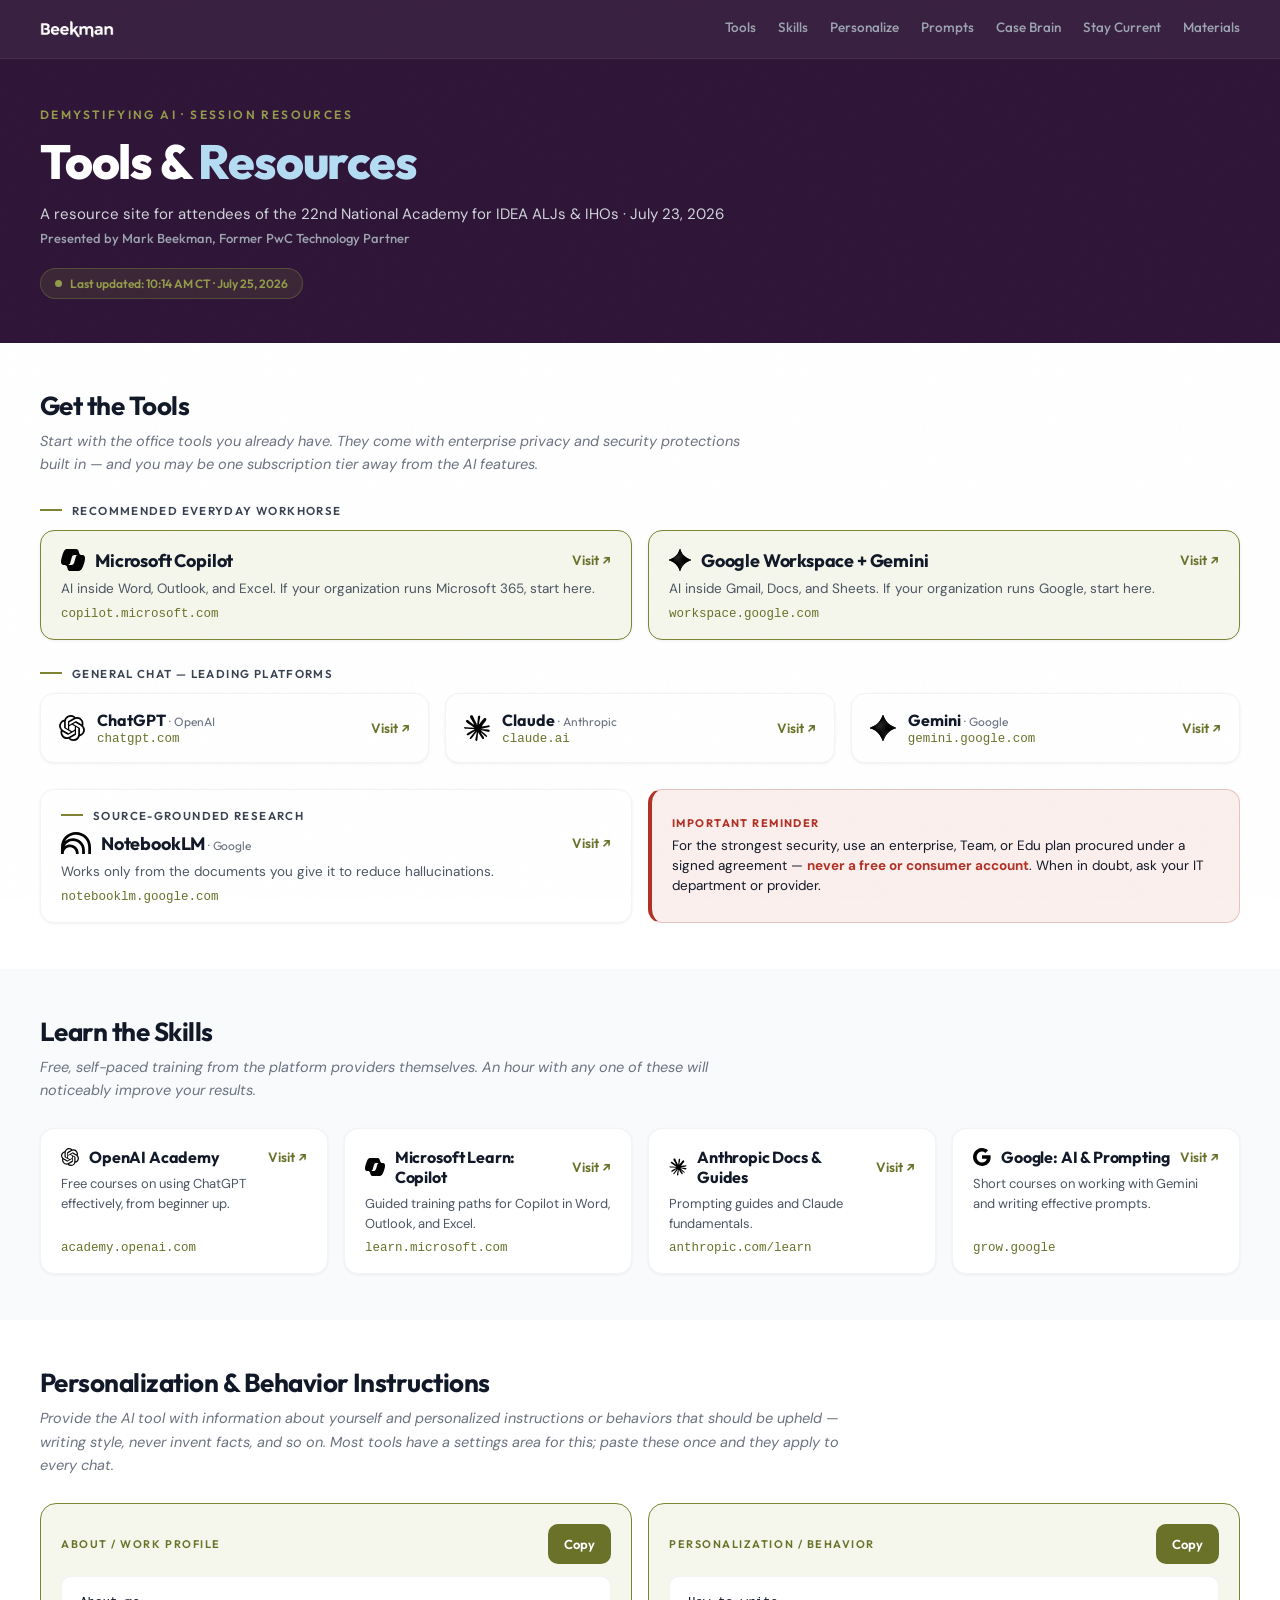
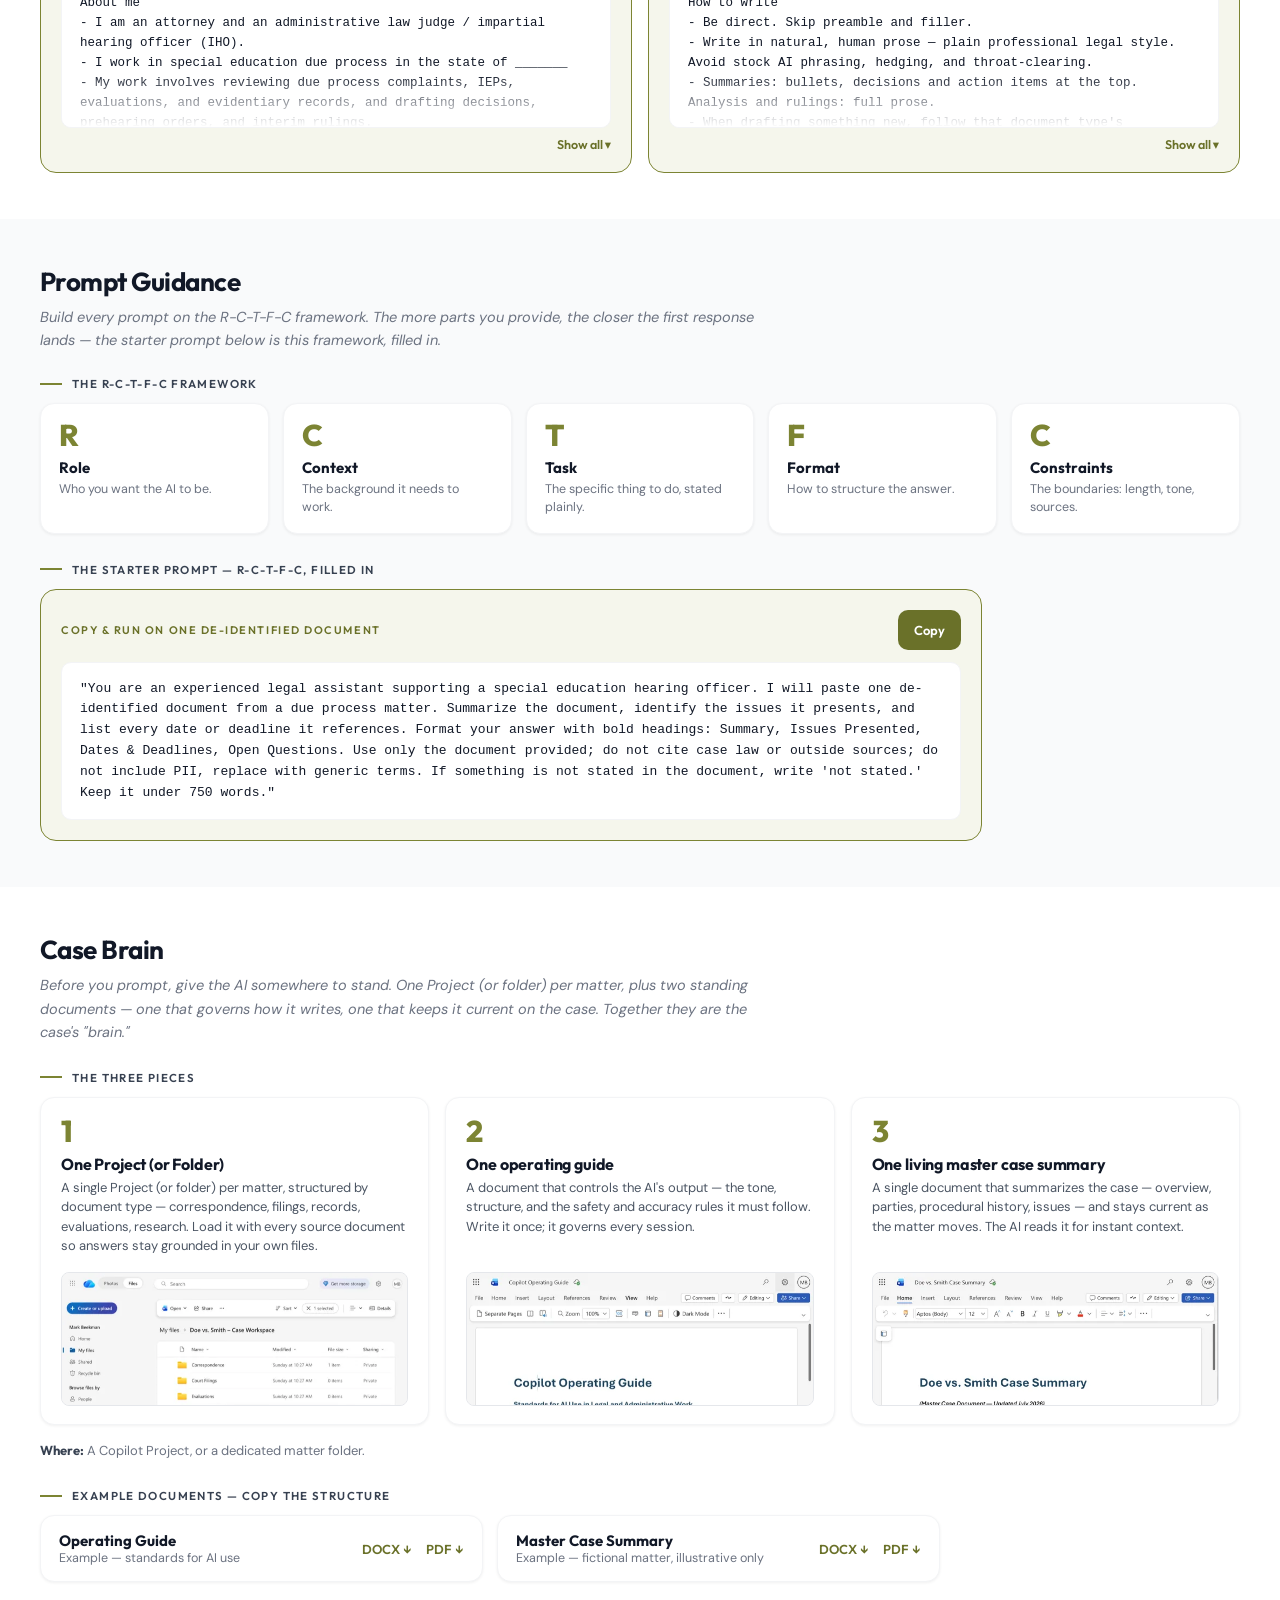
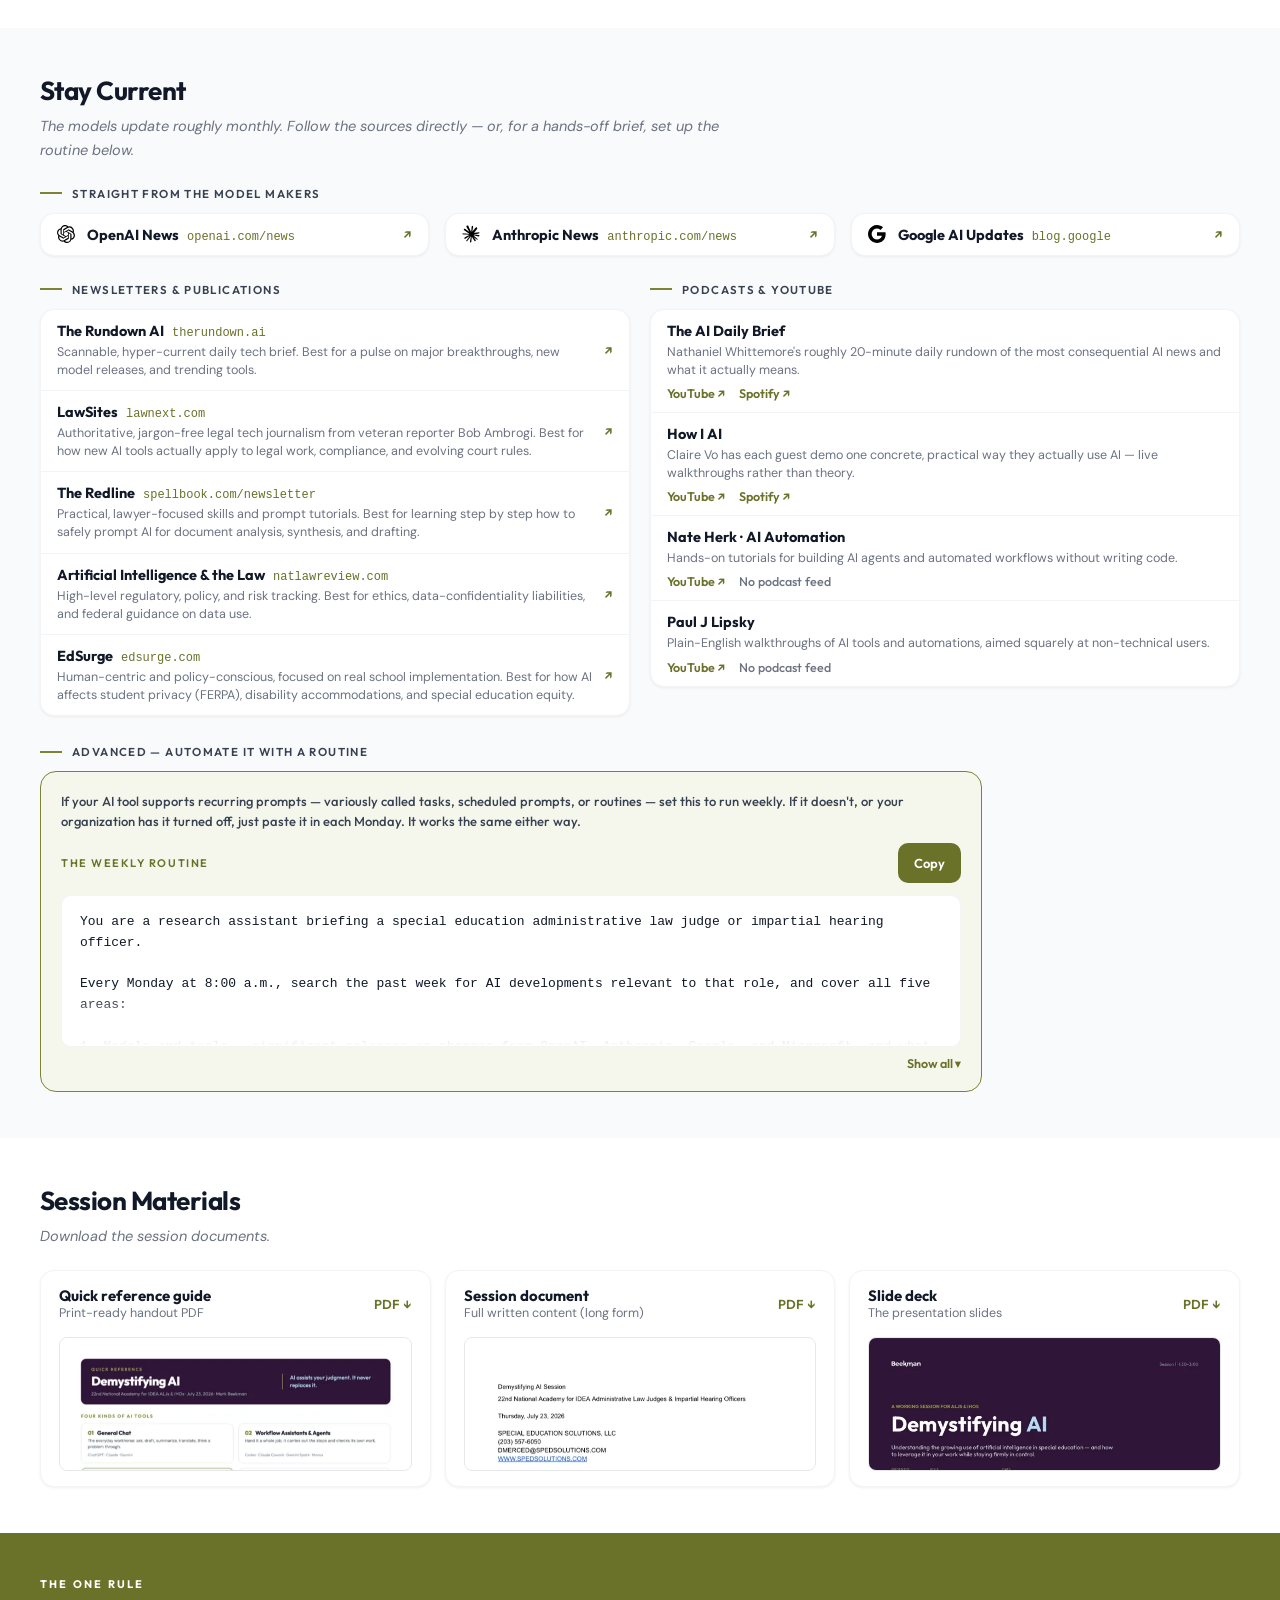
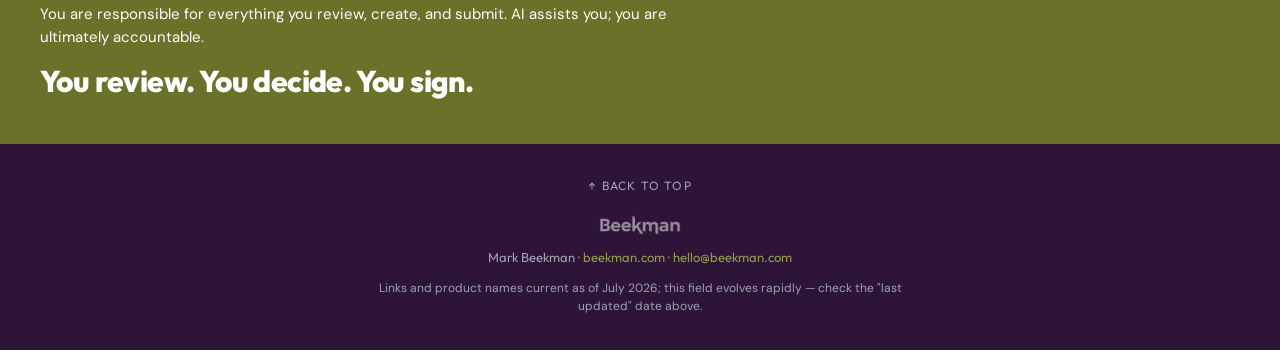
==== commit 2c2e4bc4: "Merge branch 'behavior-knowledge-cutoff'" ====
--- a/idea_2026/index.html
+++ b/idea_2026/index.html
@@ -321,20 +321,20 @@
           </div>
           <div data-clip style="background:#fff;border:1px solid var(--border);border-radius:10px;padding:16px 18px;font-family:ui-monospace,'SF Mono',Menlo,monospace;font-size:12.5px;line-height:1.6;color:var(--gray-900);">How to write
             <br>- Be direct. Skip preamble and filler.
-            <br>- Write in natural, human prose — plain professional legal style, readable by parties and counsel. Avoid stock AI phrasing, hedging, and throat-clearing.
-            <br>- Summaries: bullets and short paragraphs, decisions and action items at the top. Analysis and rulings: full prose.
-            <br>- When drafting something new, follow the conventions of that document type.
+            <br>- Write in natural, human prose — plain professional legal style. Avoid stock AI phrasing, hedging, and throat-clearing.
+            <br>- Summaries: bullets, decisions and action items at the top. Analysis and rulings: full prose.
+            <br>- When drafting something new, follow that document type's conventions.
             <br>- When editing my text, make surgical edits in my voice and show what changed.
             <br><br>Accuracy
             <br>- If you do not know, say "I don't know." Never guess or invent.
             <br>- Never fabricate citations, statutes, quotes, dates, or docket numbers.
             <br>- If it is not in the documents I gave you, say "not stated in the record." Label any inference as an inference.
-            <br>- Flag anything that may be out of date and needs independent verification.
+            <br>- Your knowledge has a cutoff. For time-sensitive topics — law, regulations, deadlines — search for current sources instead of answering from memory. If you cannot search, say so.
             <br>- Never call a draft final. End with what needs my review: citations to confirm, gaps, weak points.
             <br><br>Privacy
-            <br>- Never repeat personal information in your output unless I ask. Replace it with a generic descriptor: the Student, the Parent, the District, the Evaluator, Counsel.
-            <br>- This covers names, initials, ID and case numbers, birth dates, addresses, contact details, and school or district names.
-            <br>- Also generalize details that could identify someone indirectly, such as a rare diagnosis or an exact date at a small program.
+            <br>- Never repeat personal information in your output unless I ask. Use a generic descriptor: the Student, the Parent, the District, the Evaluator, Counsel.
+            <br>- This covers names, initials, ID and case numbers, birth dates, addresses, contacts, and school or district names.
+            <br>- Also generalize details that could identify someone indirectly — a rare diagnosis, an exact date at a small program.
             <br><br>Feedback
             <br>- Be honest, not agreeable. Flag weaknesses, gaps, and counterarguments.
             <br>- Ask a clarifying question if my request is ambiguous.</div>
@@ -658,22 +658,22 @@
   var BEHAVIOR = [
     "How to write",
     "- Be direct. Skip preamble and filler.",
-    "- Write in natural, human prose — plain professional legal style, readable by parties and counsel. Avoid stock AI phrasing, hedging, and throat-clearing.",
-    "- Summaries: bullets and short paragraphs, decisions and action items at the top. Analysis and rulings: full prose.",
-    "- When drafting something new, follow the conventions of that document type.",
+    "- Write in natural, human prose — plain professional legal style. Avoid stock AI phrasing, hedging, and throat-clearing.",
+    "- Summaries: bullets, decisions and action items at the top. Analysis and rulings: full prose.",
+    "- When drafting something new, follow that document type's conventions.",
     "- When editing my text, make surgical edits in my voice and show what changed.",
     "",
     "Accuracy",
     "- If you do not know, say \"I don't know.\" Never guess or invent.",
     "- Never fabricate citations, statutes, quotes, dates, or docket numbers.",
     "- If it is not in the documents I gave you, say \"not stated in the record.\" Label any inference as an inference.",
-    "- Flag anything that may be out of date and needs independent verification.",
+    "- Your knowledge has a cutoff. For time-sensitive topics — law, regulations, deadlines — search for current sources instead of answering from memory. If you cannot search, say so.",
     "- Never call a draft final. End with what needs my review: citations to confirm, gaps, weak points.",
     "",
     "Privacy",
-    "- Never repeat personal information in your output unless I ask. Replace it with a generic descriptor: the Student, the Parent, the District, the Evaluator, Counsel.",
-    "- This covers names, initials, ID and case numbers, birth dates, addresses, contact details, and school or district names.",
-    "- Also generalize details that could identify someone indirectly, such as a rare diagnosis or an exact date at a small program.",
+    "- Never repeat personal information in your output unless I ask. Use a generic descriptor: the Student, the Parent, the District, the Evaluator, Counsel.",
+    "- This covers names, initials, ID and case numbers, birth dates, addresses, contacts, and school or district names.",
+    "- Also generalize details that could identify someone indirectly — a rare diagnosis, an exact date at a small program.",
     "",
     "Feedback",
     "- Be honest, not agreeable. Flag weaknesses, gaps, and counterarguments.",
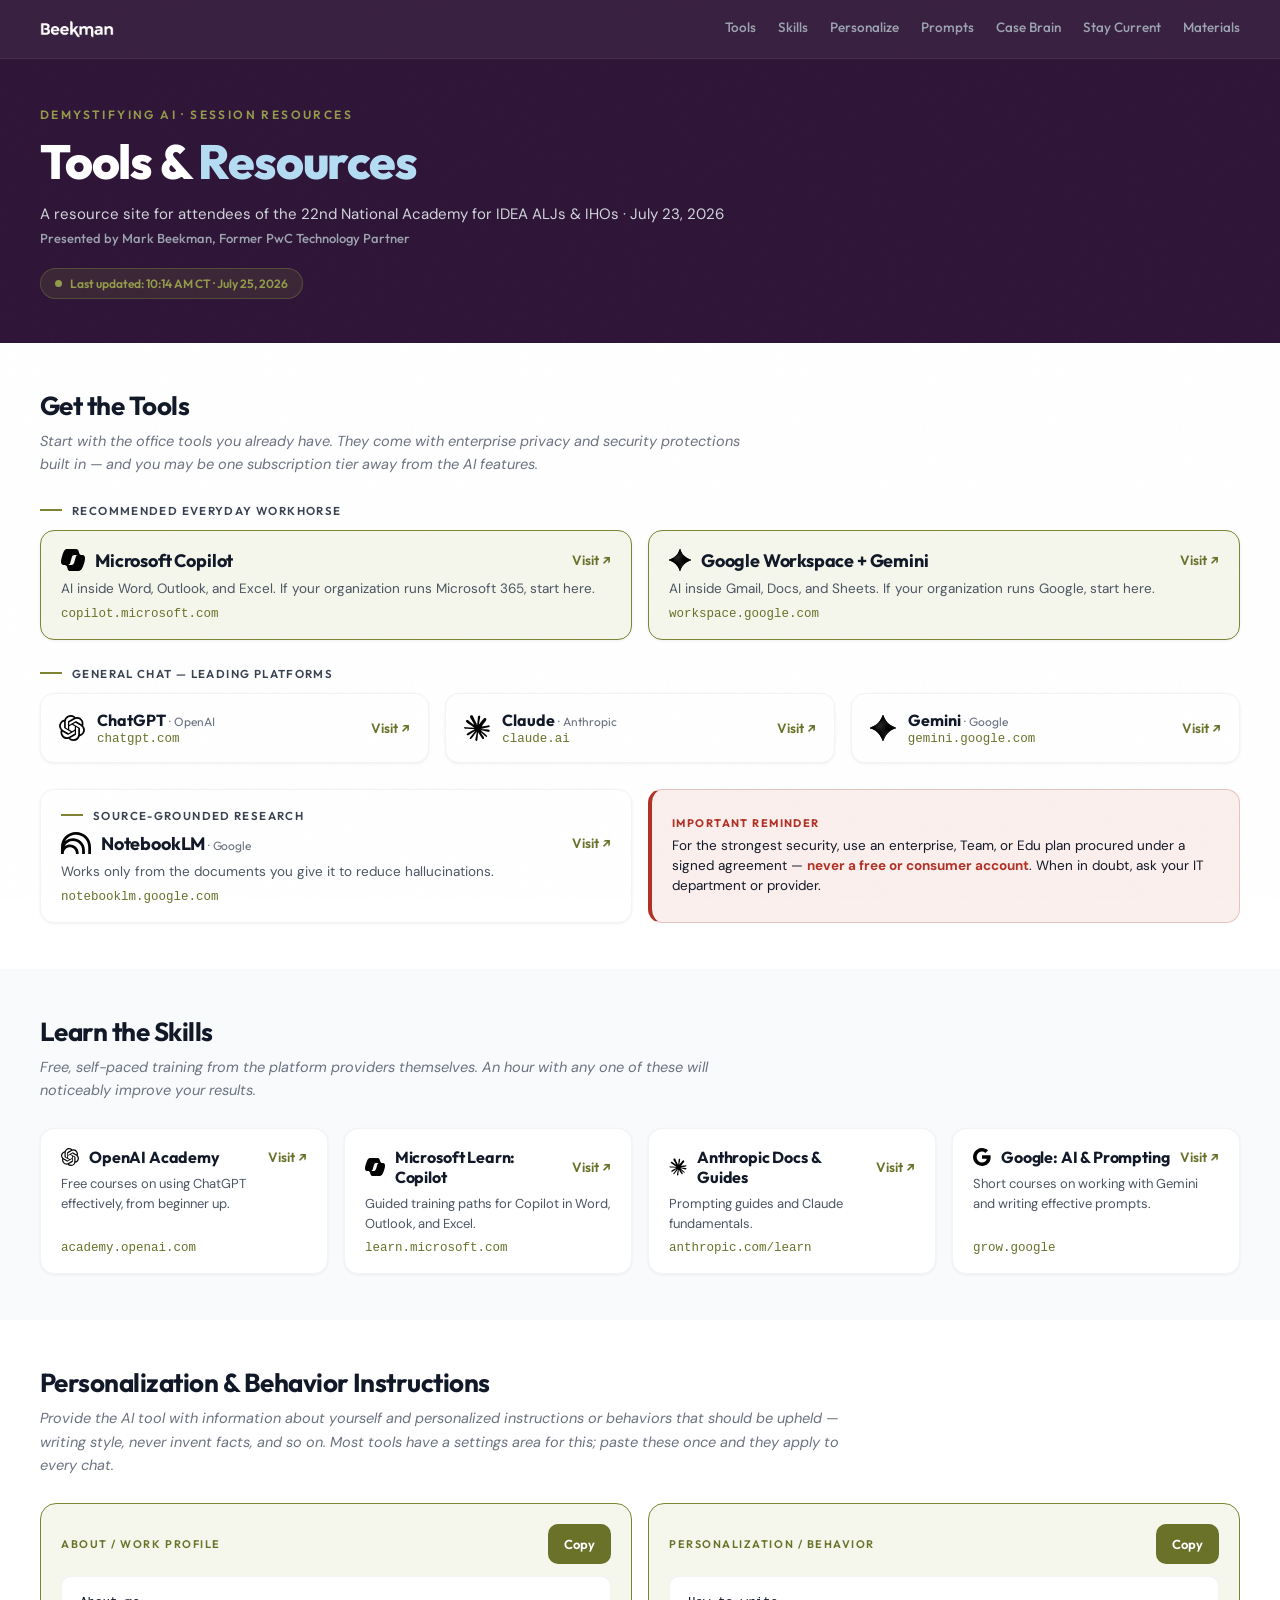
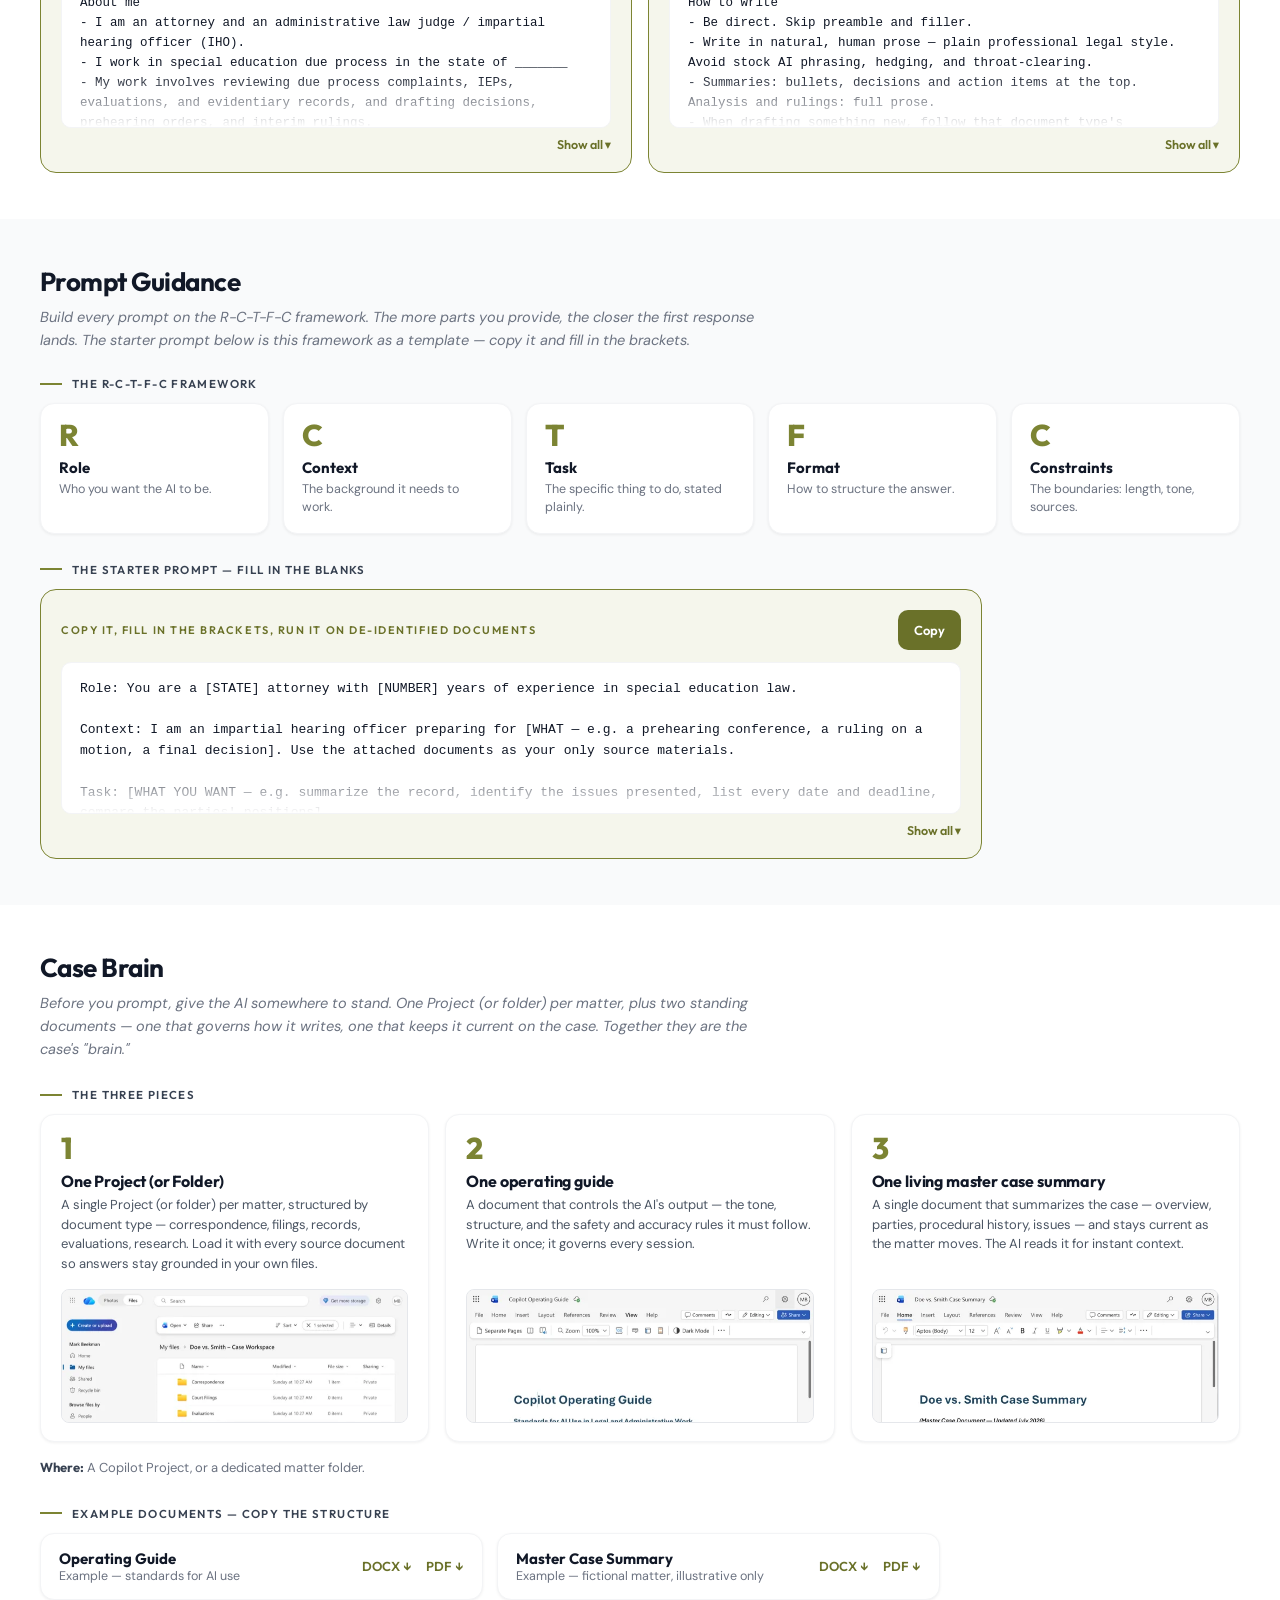
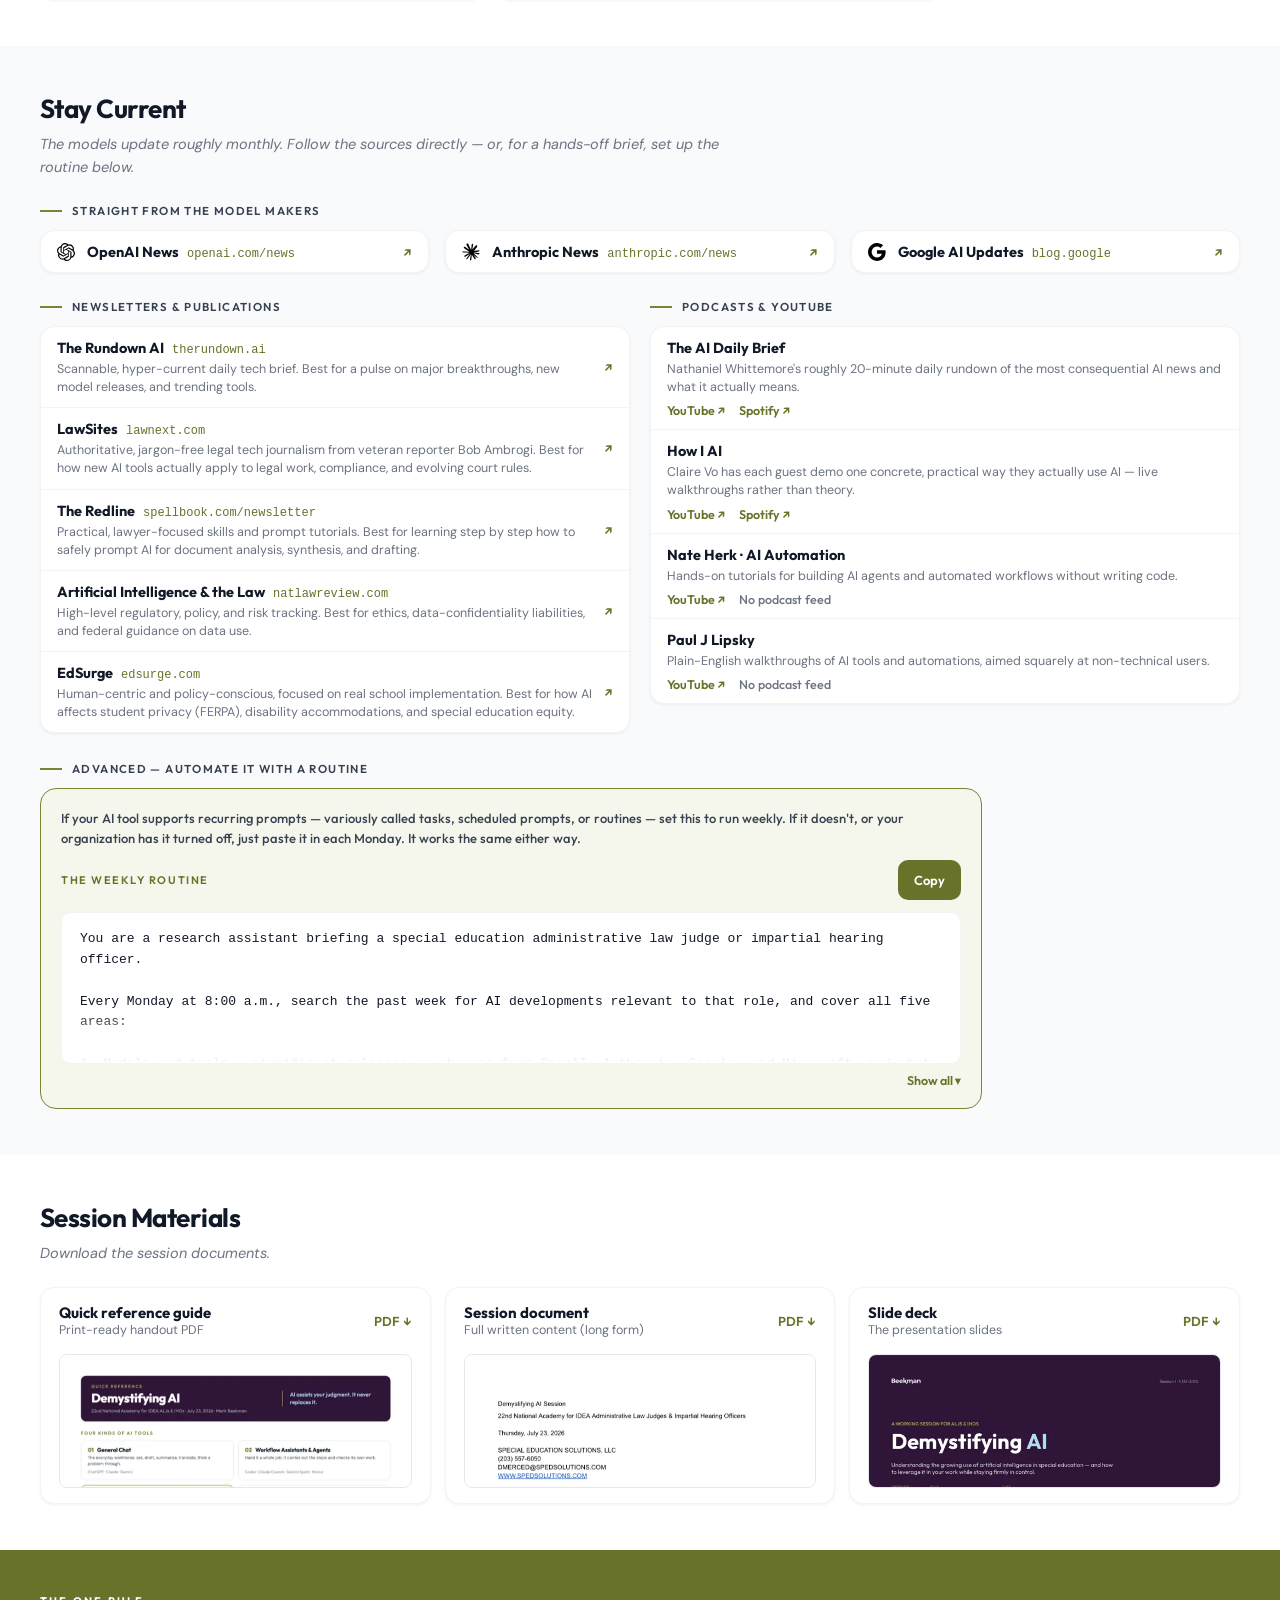
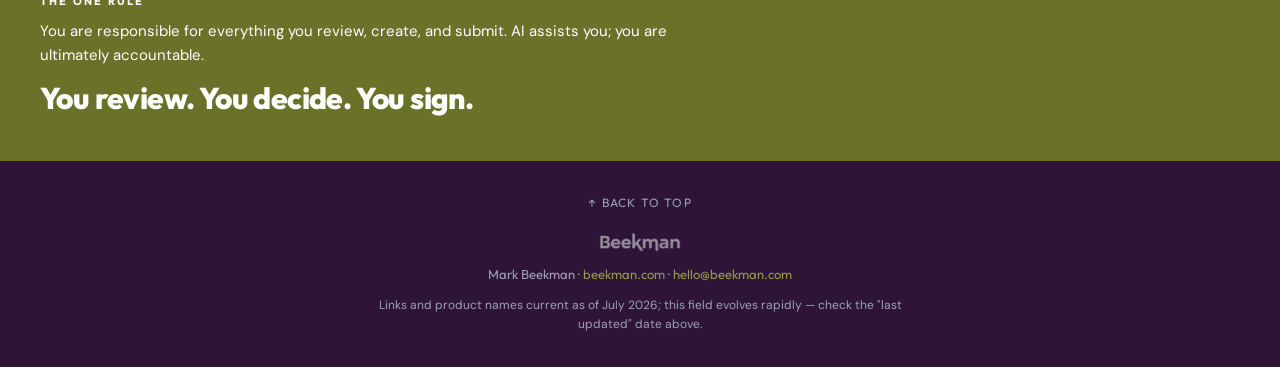
==== commit 03b0426d: "Merge branch 'prompt-template-fill-in'" ====
--- a/idea_2026/index.html
+++ b/idea_2026/index.html
@@ -348,7 +348,7 @@
   <section id="prompts" style="background:var(--gray-50);padding:46px 0;">
     <div style="max-width:1200px;margin:0 auto;padding:0 clamp(20px,4vw,32px);">
       <h2 style="font-family:var(--font-display);font-weight:700;font-size:26px;letter-spacing:-0.02em;color:var(--gray-900);margin:0 0 8px;">Prompt Guidance</h2>
-      <p style="font-size:14.5px;line-height:1.6;color:var(--fg-muted);font-style:italic;margin:0 0 24px;max-width:720px;">Build every prompt on the R-C-T-F-C framework. The more parts you provide, the closer the first response lands — the starter prompt below is this framework, filled in.</p>
+      <p style="font-size:14.5px;line-height:1.6;color:var(--fg-muted);font-style:italic;margin:0 0 24px;max-width:720px;">Build every prompt on the R-C-T-F-C framework. The more parts you provide, the closer the first response lands. The starter prompt below is this framework as a template — copy it and fill in the brackets.</p>
 
       <div style="font-family:var(--font-display);font-size:11.5px;font-weight:600;text-transform:uppercase;letter-spacing:0.12em;color:var(--gray-700);margin:0 0 12px;display:flex;align-items:center;gap:10px;"><span style="width:22px;height:2px;background:var(--olive);"></span>The R-C-T-F-C framework</div>
       <div style="display:grid;grid-template-columns:repeat(auto-fit,minmax(180px,1fr));gap:14px;margin-bottom:28px;">
@@ -359,13 +359,17 @@
         <div style="background:#fff;border:1px solid var(--border);border-radius:14px;box-shadow:var(--shadow-sm);padding:16px 18px;"><div style="font-family:var(--font-display);font-weight:800;font-size:30px;line-height:1;color:var(--olive);letter-spacing:-0.02em;margin-bottom:8px;">C</div><div style="font-family:var(--font-display);font-weight:700;font-size:15px;color:var(--gray-900);margin-bottom:3px;">Constraints</div><div style="font-size:12.5px;line-height:1.45;color:var(--fg-muted);">The boundaries: length, tone, sources.</div></div>
       </div>
 
-      <div style="font-family:var(--font-display);font-size:11.5px;font-weight:600;text-transform:uppercase;letter-spacing:0.12em;color:var(--gray-700);margin:0 0 12px;display:flex;align-items:center;gap:10px;"><span style="width:22px;height:2px;background:var(--olive);"></span>The starter prompt — R-C-T-F-C, filled in</div>
+      <div style="font-family:var(--font-display);font-size:11.5px;font-weight:600;text-transform:uppercase;letter-spacing:0.12em;color:var(--gray-700);margin:0 0 12px;display:flex;align-items:center;gap:10px;"><span style="width:22px;height:2px;background:var(--olive);"></span>The starter prompt — fill in the blanks</div>
       <div style="background:var(--olive-wash);border:1px solid var(--olive);border-radius:16px;padding:20px;max-width:900px;">
         <div style="display:flex;justify-content:space-between;align-items:center;gap:12px;margin-bottom:12px;">
-          <span style="font-family:var(--font-display);font-size:11px;font-weight:600;text-transform:uppercase;letter-spacing:0.14em;color:var(--olive-dark);">Copy &amp; run on one de-identified document</span>
+          <span style="font-family:var(--font-display);font-size:11px;font-weight:600;text-transform:uppercase;letter-spacing:0.14em;color:var(--olive-dark);">Copy it, fill in the brackets, run it on de-identified documents</span>
           <button data-copy="prompt" data-label="Copy" class="bk-copy-btn" style="flex:none;font-family:var(--font-display);font-weight:600;font-size:13px;color:#fff;background:var(--olive-dark);border:none;border-radius:10px;padding:9px 16px;cursor:pointer;min-height:40px;">Copy</button>
         </div>
-        <div data-clip style="background:#fff;border:1px solid var(--border);border-radius:10px;padding:16px 18px;font-family:ui-monospace,'SF Mono',Menlo,monospace;font-size:13px;line-height:1.6;color:var(--gray-900);">"You are an experienced legal assistant supporting a special education hearing officer. I will paste one de-identified document from a due process matter. Summarize the document, identify the issues it presents, and list every date or deadline it references. Format your answer with bold headings: Summary, Issues Presented, Dates &amp; Deadlines, Open Questions. Use only the document provided; do not cite case law or outside sources; do not include PII, replace with generic terms. If something is not stated in the document, write 'not stated.' Keep it under 750 words."</div>
+        <div data-clip style="background:#fff;border:1px solid var(--border);border-radius:10px;padding:16px 18px;font-family:ui-monospace,'SF Mono',Menlo,monospace;font-size:13px;line-height:1.6;color:var(--gray-900);">Role: You are a [STATE] attorney with [NUMBER] years of experience in special education law.
+            <br><br>Context: I am an impartial hearing officer preparing for [WHAT — e.g. a prehearing conference, a ruling on a motion, a final decision]. Use the attached documents as your only source materials.
+            <br><br>Task: [WHAT YOU WANT — e.g. summarize the record, identify the issues presented, list every date and deadline, compare the parties' positions].
+            <br><br>Format: Present the answer as [HOW — e.g. a bulleted list with bold headings: Summary, Issues Presented, Dates &amp; Deadlines, Open Questions].
+            <br><br>Constraints: Use only the documents provided. Do not cite case law or outside sources. Replace any names with generic descriptors. If something is not stated, write "not stated." Keep it under [NUMBER] words.</div>
       </div>
     </div>
   </section>
@@ -645,7 +649,17 @@
     "",
     "Constraints: rely only on announced releases, published reports, court filings, official guidance, and reputable reporting — no rumors, speculation, or vendor marketing. If an area had nothing significant this week, say 'nothing significant' rather than filling space."
   ].join("\n");
-  var PROMPT = "You are an experienced legal assistant supporting a special education hearing officer. I will paste one de-identified document from a due process matter. Summarize the document, identify the issues it presents, and list every date or deadline it references. Format your answer with bold headings: Summary, Issues Presented, Dates & Deadlines, Open Questions. Use only the document provided; do not cite case law or outside sources; do not include PII, replace with generic terms. If something is not stated in the document, write 'not stated.' Keep it under 750 words.";
+  var PROMPT = [
+    "Role: You are a [STATE] attorney with [NUMBER] years of experience in special education law.",
+    "",
+    "Context: I am an impartial hearing officer preparing for [WHAT — e.g. a prehearing conference, a ruling on a motion, a final decision]. Use the attached documents as your only source materials.",
+    "",
+    "Task: [WHAT YOU WANT — e.g. summarize the record, identify the issues presented, list every date and deadline, compare the parties' positions].",
+    "",
+    "Format: Present the answer as [HOW — e.g. a bulleted list with bold headings: Summary, Issues Presented, Dates & Deadlines, Open Questions].",
+    "",
+    "Constraints: Use only the documents provided. Do not cite case law or outside sources. Replace any names with generic descriptors. If something is not stated, write \"not stated.\" Keep it under [NUMBER] words."
+  ].join("\n");
   var PROFILE = [
     "About me",
     "- I am an attorney and an administrative law judge / impartial hearing officer (IHO).",
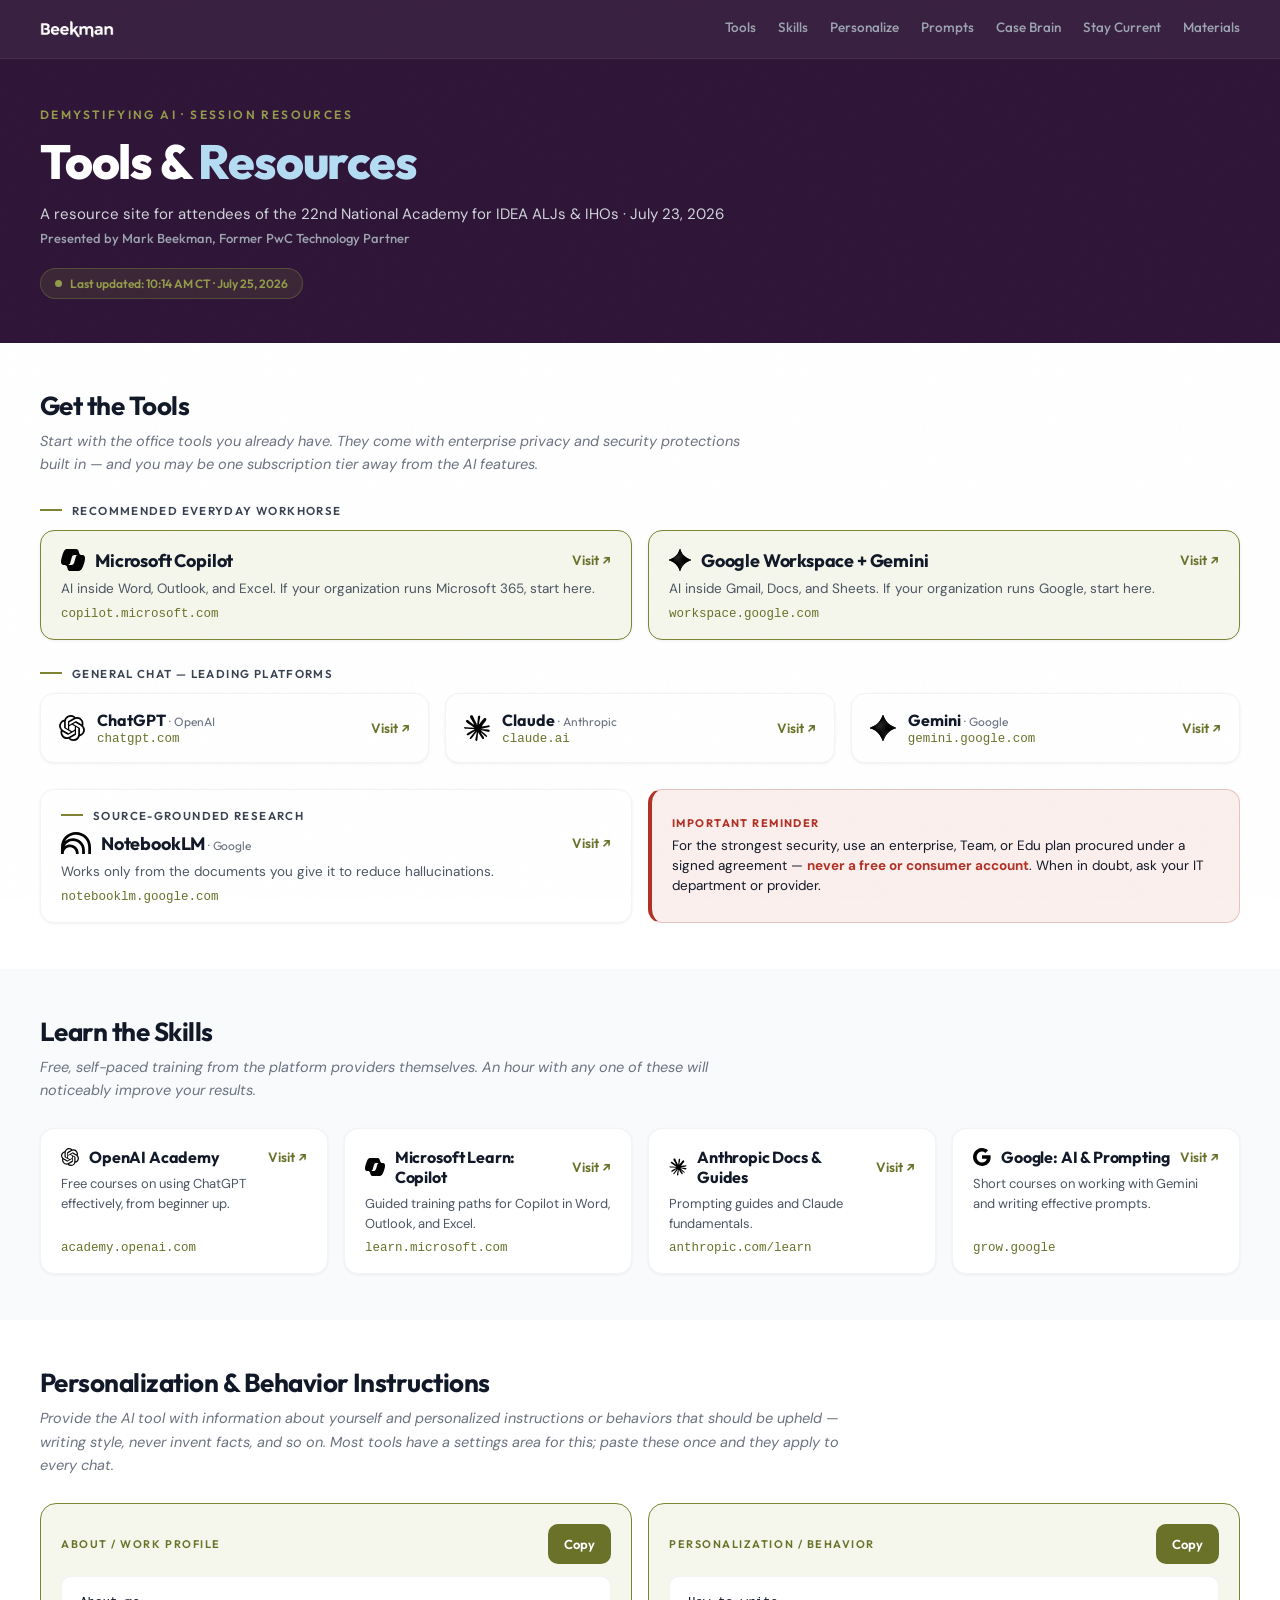
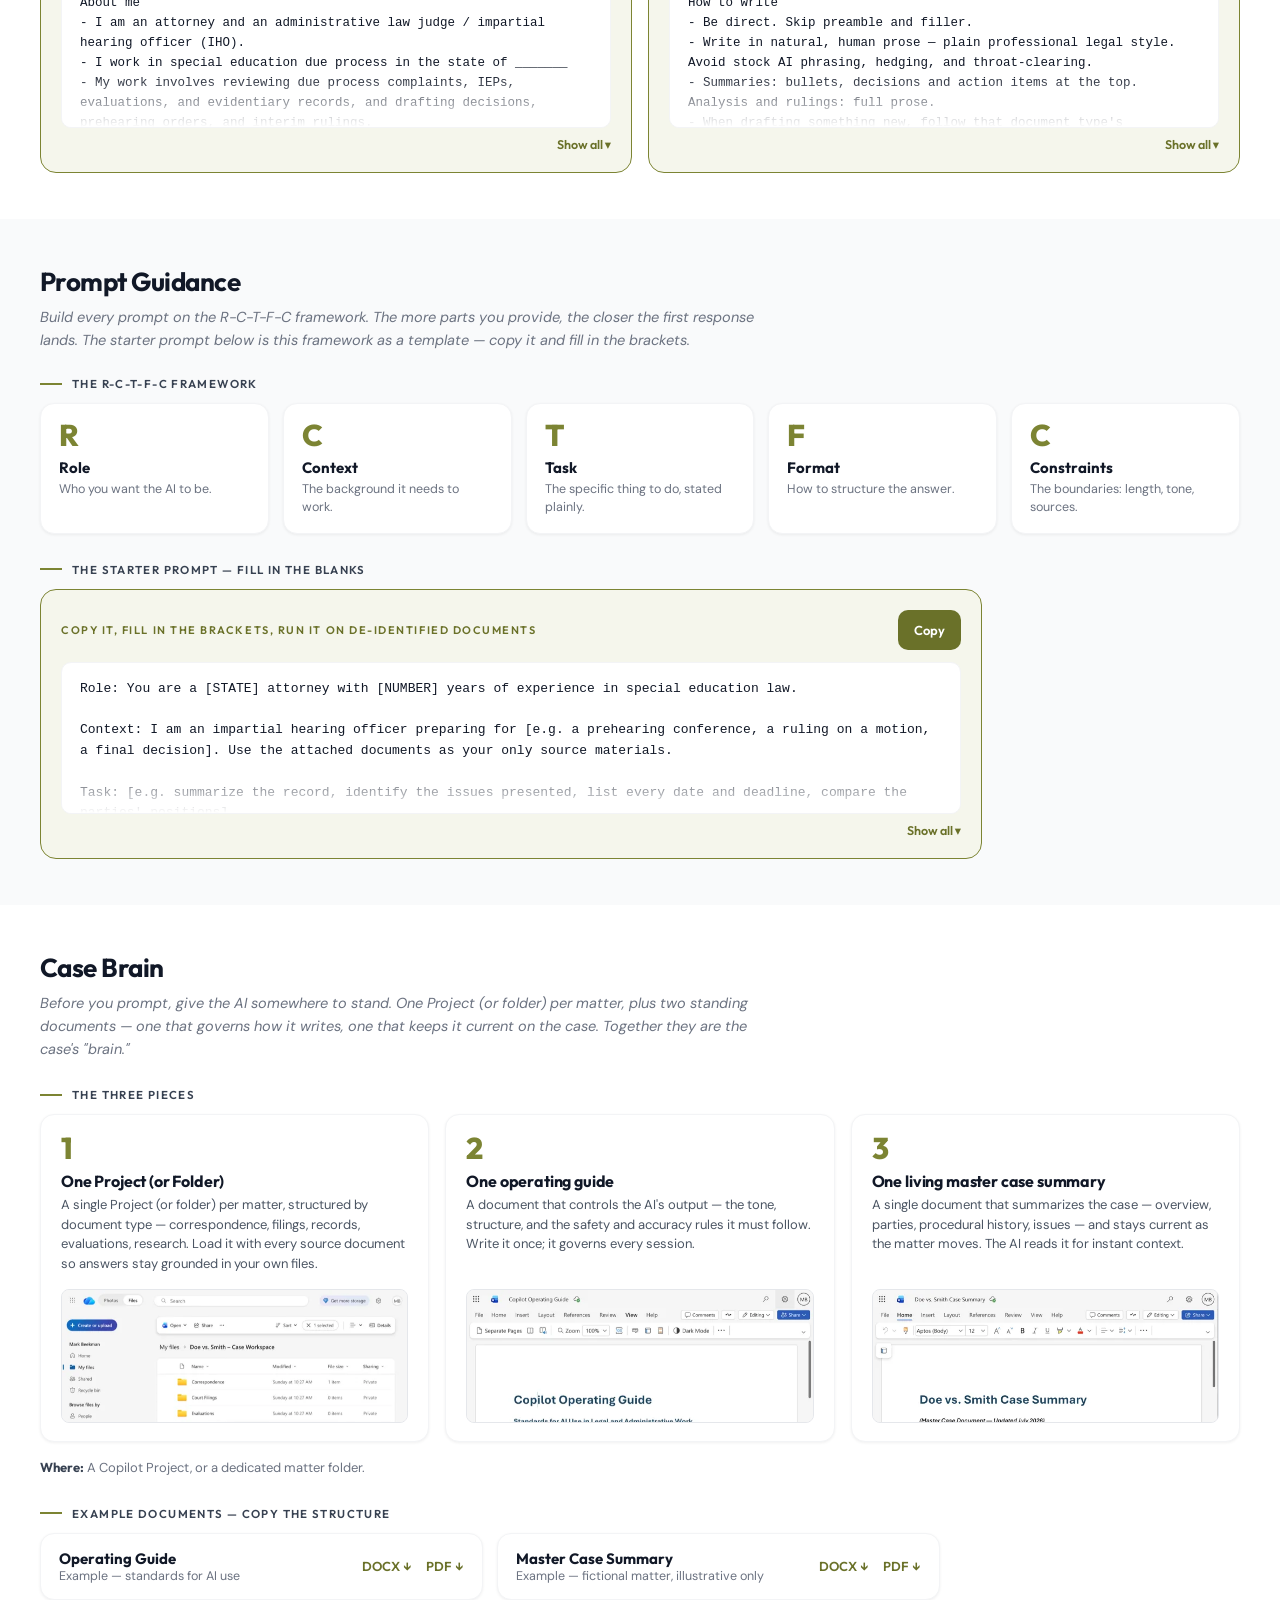
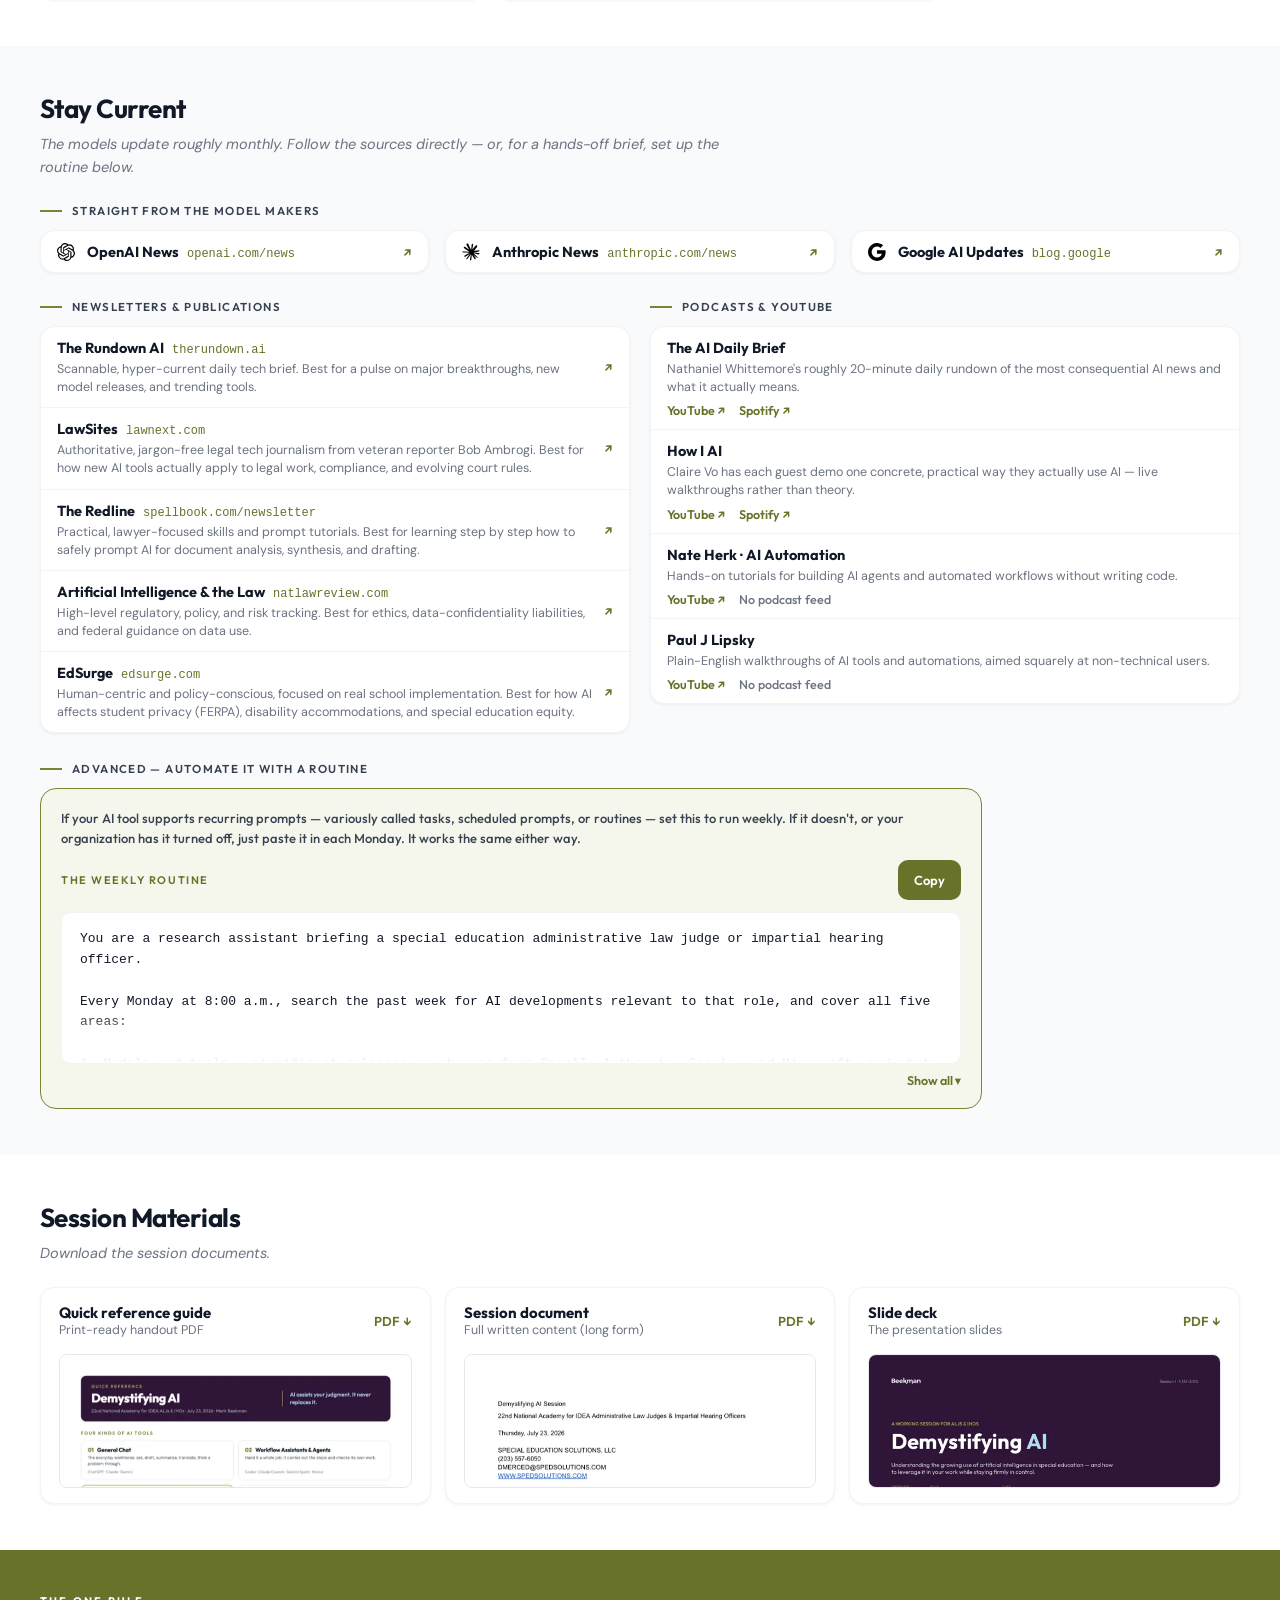
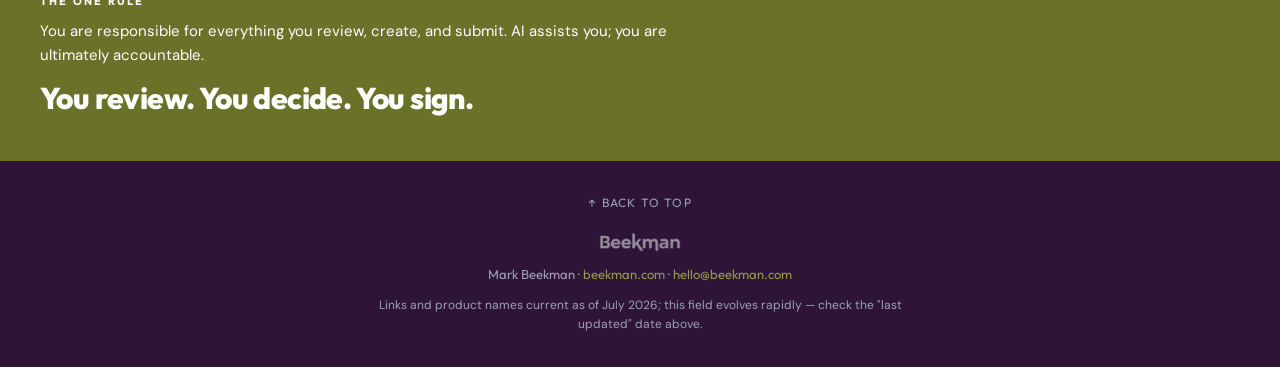
==== commit 346acca3: "Merge branch 'prompt-template-blanks-cleanup'" ====
--- a/idea_2026/index.html
+++ b/idea_2026/index.html
@@ -366,9 +366,9 @@
           <button data-copy="prompt" data-label="Copy" class="bk-copy-btn" style="flex:none;font-family:var(--font-display);font-weight:600;font-size:13px;color:#fff;background:var(--olive-dark);border:none;border-radius:10px;padding:9px 16px;cursor:pointer;min-height:40px;">Copy</button>
         </div>
         <div data-clip style="background:#fff;border:1px solid var(--border);border-radius:10px;padding:16px 18px;font-family:ui-monospace,'SF Mono',Menlo,monospace;font-size:13px;line-height:1.6;color:var(--gray-900);">Role: You are a [STATE] attorney with [NUMBER] years of experience in special education law.
-            <br><br>Context: I am an impartial hearing officer preparing for [WHAT — e.g. a prehearing conference, a ruling on a motion, a final decision]. Use the attached documents as your only source materials.
-            <br><br>Task: [WHAT YOU WANT — e.g. summarize the record, identify the issues presented, list every date and deadline, compare the parties' positions].
-            <br><br>Format: Present the answer as [HOW — e.g. a bulleted list with bold headings: Summary, Issues Presented, Dates &amp; Deadlines, Open Questions].
+            <br><br>Context: I am an impartial hearing officer preparing for [e.g. a prehearing conference, a ruling on a motion, a final decision]. Use the attached documents as your only source materials.
+            <br><br>Task: [e.g. summarize the record, identify the issues presented, list every date and deadline, compare the parties' positions].
+            <br><br>Format: Present the answer as [e.g. a bulleted list with bold headings: Summary, Issues Presented, Dates &amp; Deadlines, Open Questions; or mimic the attached example or template].
             <br><br>Constraints: Use only the documents provided. Do not cite case law or outside sources. Replace any names with generic descriptors. If something is not stated, write "not stated." Keep it under [NUMBER] words.</div>
       </div>
     </div>
@@ -652,11 +652,11 @@
   var PROMPT = [
     "Role: You are a [STATE] attorney with [NUMBER] years of experience in special education law.",
     "",
-    "Context: I am an impartial hearing officer preparing for [WHAT — e.g. a prehearing conference, a ruling on a motion, a final decision]. Use the attached documents as your only source materials.",
-    "",
-    "Task: [WHAT YOU WANT — e.g. summarize the record, identify the issues presented, list every date and deadline, compare the parties' positions].",
-    "",
-    "Format: Present the answer as [HOW — e.g. a bulleted list with bold headings: Summary, Issues Presented, Dates & Deadlines, Open Questions].",
+    "Context: I am an impartial hearing officer preparing for [e.g. a prehearing conference, a ruling on a motion, a final decision]. Use the attached documents as your only source materials.",
+    "",
+    "Task: [e.g. summarize the record, identify the issues presented, list every date and deadline, compare the parties' positions].",
+    "",
+    "Format: Present the answer as [e.g. a bulleted list with bold headings: Summary, Issues Presented, Dates & Deadlines, Open Questions; or mimic the attached example or template].",
     "",
     "Constraints: Use only the documents provided. Do not cite case law or outside sources. Replace any names with generic descriptors. If something is not stated, write \"not stated.\" Keep it under [NUMBER] words."
   ].join("\n");
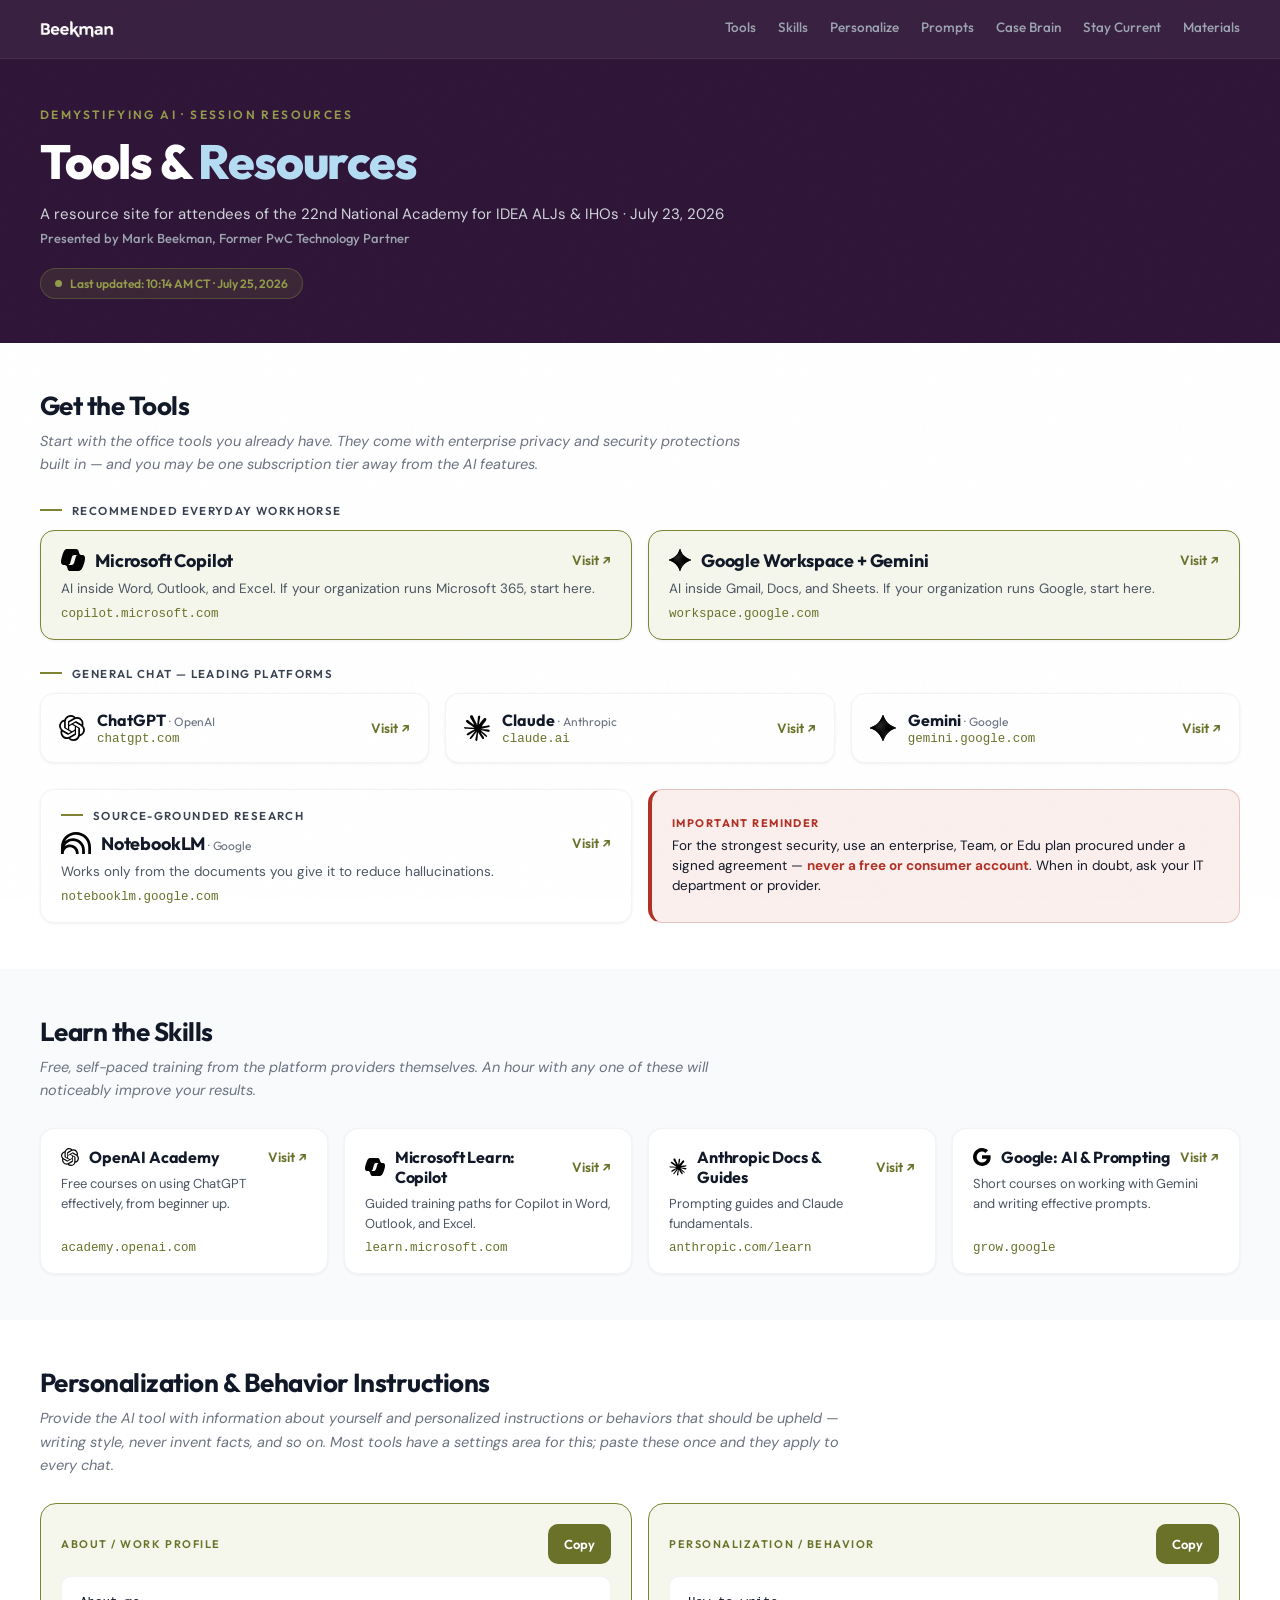
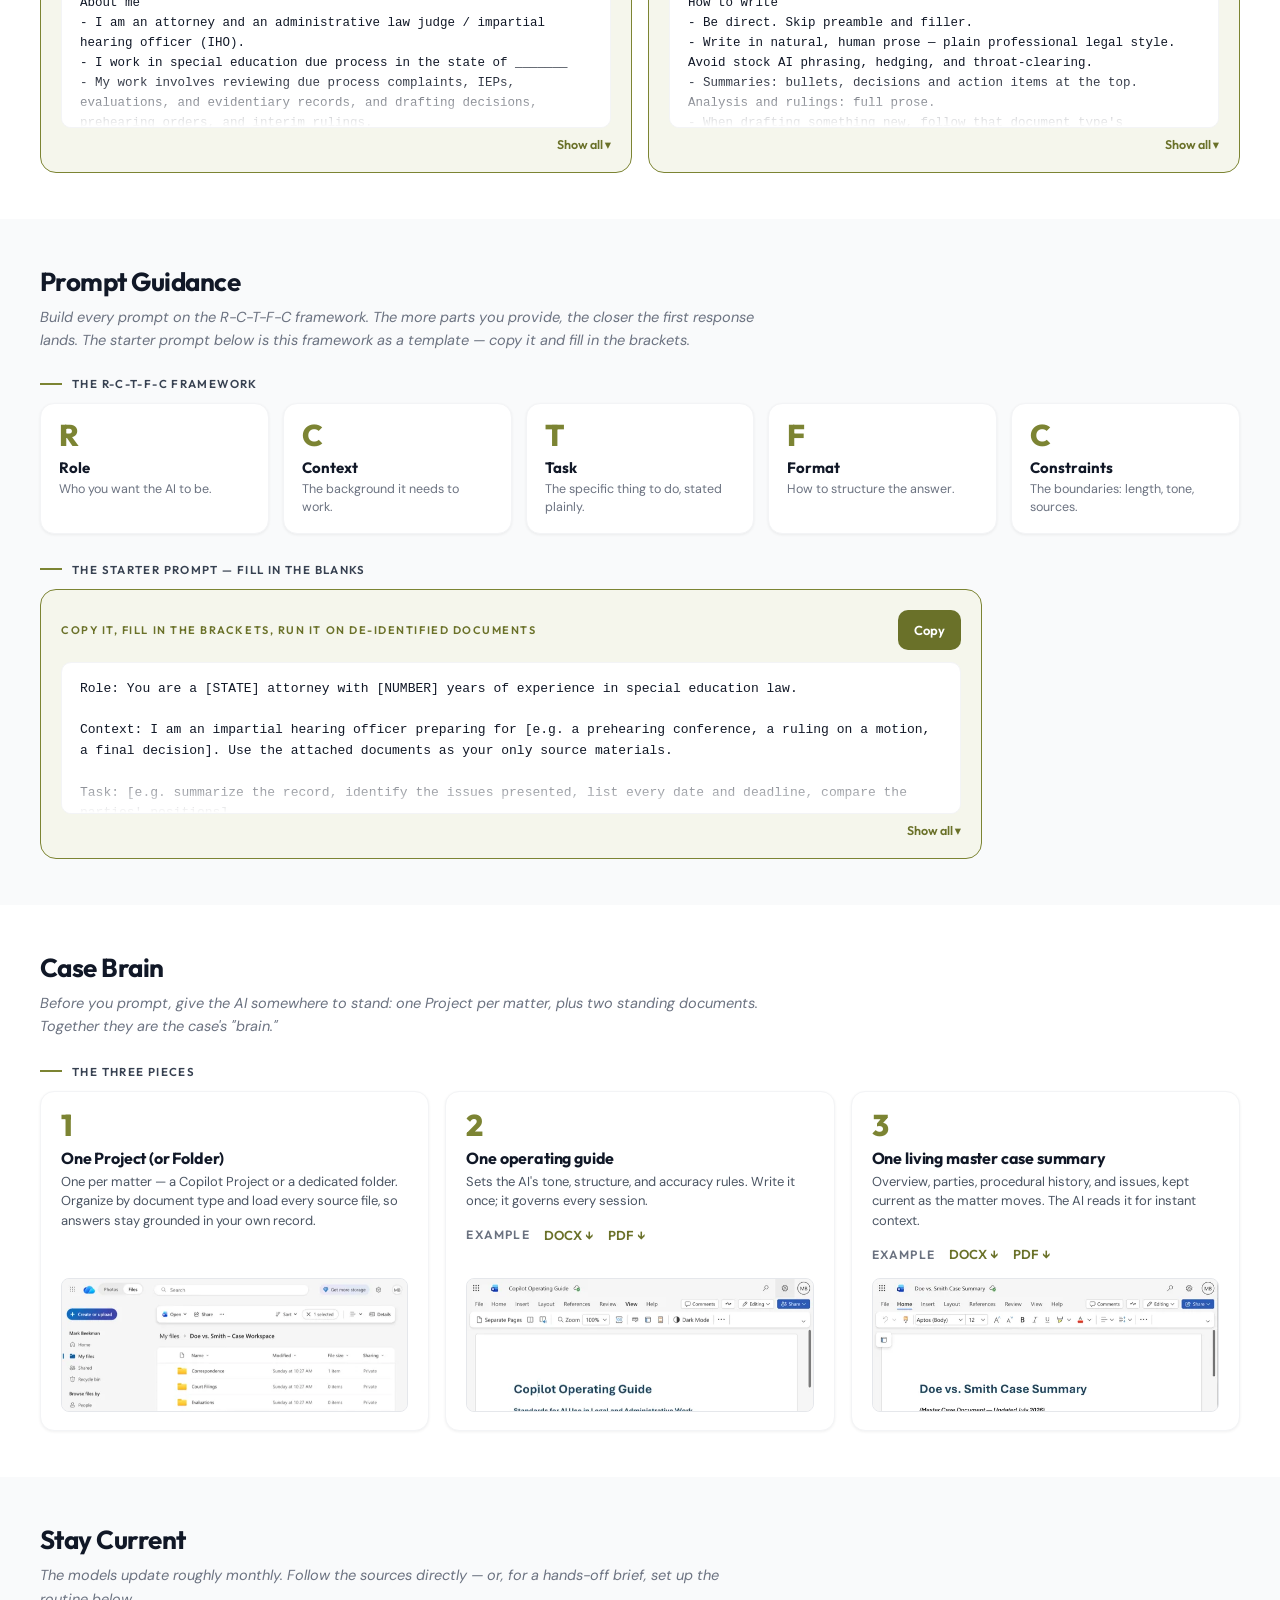
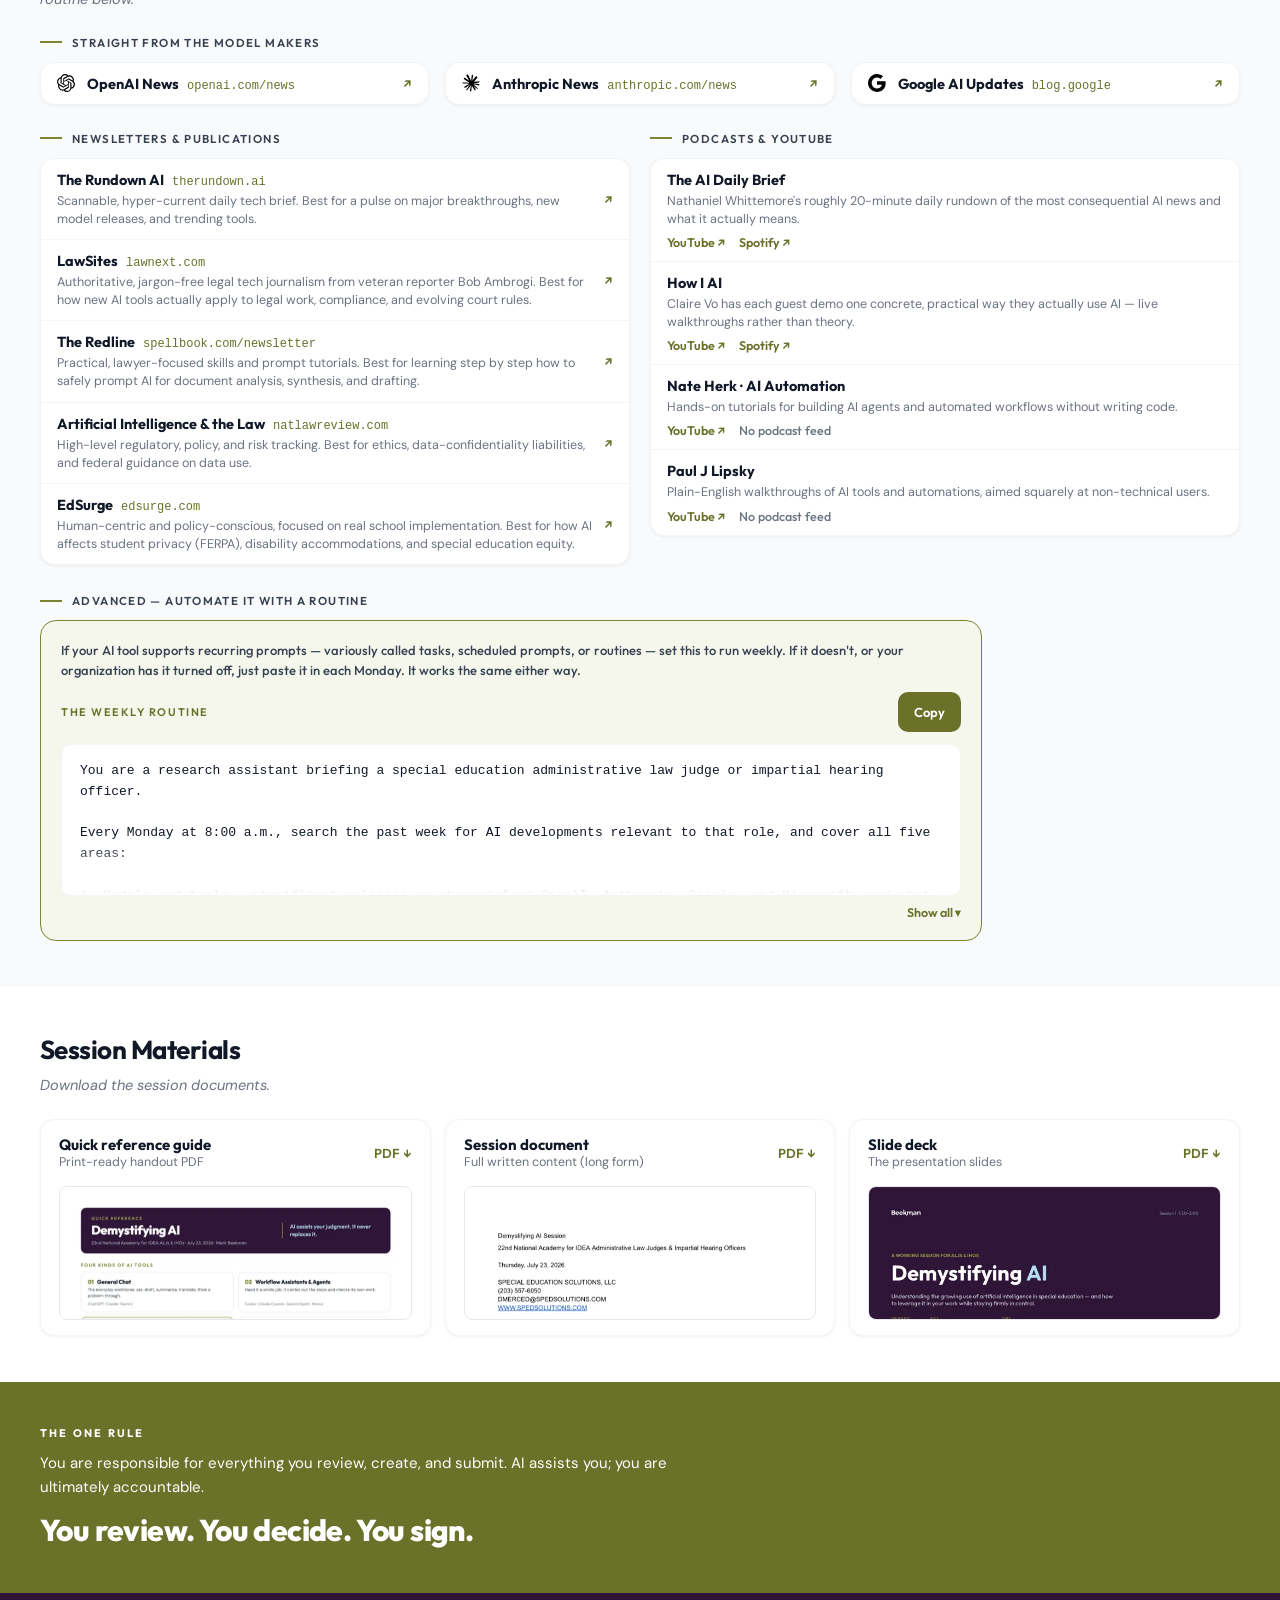
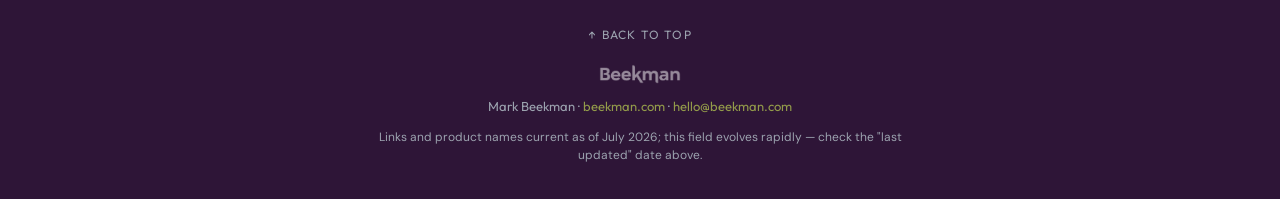
==== commit dc60f108: "Merge branch 'streamline-case-brain'" ====
--- a/idea_2026/index.html
+++ b/idea_2026/index.html
@@ -378,7 +378,7 @@
   <section id="casebrain" style="background:var(--white);padding:46px 0;">
     <div style="max-width:1200px;margin:0 auto;padding:0 clamp(20px,4vw,32px);">
       <h2 style="font-family:var(--font-display);font-weight:700;font-size:26px;letter-spacing:-0.02em;color:var(--gray-900);margin:0 0 8px;">Case Brain</h2>
-      <p style="font-size:14.5px;line-height:1.6;color:var(--fg-muted);font-style:italic;margin:0 0 26px;max-width:720px;">Before you prompt, give the AI somewhere to stand. One Project (or folder) per matter, plus two standing documents — one that governs how it writes, one that keeps it current on the case. Together they are the case's "brain."</p>
+      <p style="font-size:14.5px;line-height:1.6;color:var(--fg-muted);font-style:italic;margin:0 0 26px;max-width:720px;">Before you prompt, give the AI somewhere to stand: one Project per matter, plus two standing documents. Together they are the case's "brain."</p>
 
       <div style="font-family:var(--font-display);font-size:11.5px;font-weight:600;text-transform:uppercase;letter-spacing:0.12em;color:var(--gray-700);margin:0 0 12px;display:flex;align-items:center;gap:10px;"><span style="width:22px;height:2px;background:var(--olive);"></span>The three pieces</div>
       <div style="display:grid;grid-template-columns:repeat(auto-fit,minmax(260px,1fr));gap:16px;">
@@ -386,46 +386,27 @@
         <div style="background:#fff;border:1px solid var(--border);border-radius:14px;box-shadow:var(--shadow-sm);padding:18px 20px;display:flex;flex-direction:column;">
           <div style="font-family:var(--font-display);font-weight:800;font-size:30px;line-height:1;color:var(--olive);letter-spacing:-0.02em;margin-bottom:8px;">1</div>
           <div style="font-family:var(--font-display);font-weight:700;font-size:16px;letter-spacing:-0.01em;color:var(--gray-900);margin-bottom:4px;">One Project (or Folder)</div>
-          <div style="font-size:13px;line-height:1.5;color:var(--fg-body);margin-bottom:16px;">A single Project (or folder) per matter, structured by document type — correspondence, filings, records, evaluations, research. Load it with every source document so answers stay grounded in your own files.</div>
+          <div style="font-size:13px;line-height:1.5;color:var(--fg-body);margin-bottom:16px;">One per matter — a Copilot Project or a dedicated folder. Organize by document type and load every source file, so answers stay grounded in your own record.</div>
           <div class="bk-thumb"><img src="assets/casebrain/project-folder.webp" alt="A case Project in OneDrive with folders for correspondence, court filings, evaluations, records, and research" loading="lazy" width="640" height="535"></div>
         </div>
 
         <div style="background:#fff;border:1px solid var(--border);border-radius:14px;box-shadow:var(--shadow-sm);padding:18px 20px;display:flex;flex-direction:column;">
           <div style="font-family:var(--font-display);font-weight:800;font-size:30px;line-height:1;color:var(--olive);letter-spacing:-0.02em;margin-bottom:8px;">2</div>
           <div style="font-family:var(--font-display);font-weight:700;font-size:16px;letter-spacing:-0.01em;color:var(--gray-900);margin-bottom:4px;">One operating guide</div>
-          <div style="font-size:13px;line-height:1.5;color:var(--fg-body);margin-bottom:16px;">A document that controls the AI's output — the tone, structure, and the safety and accuracy rules it must follow. Write it once; it governs every session.</div>
+          <div style="font-size:13px;line-height:1.5;color:var(--fg-body);margin-bottom:16px;">Sets the AI's tone, structure, and accuracy rules. Write it once; it governs every session.</div>
+          <div style="display:flex;align-items:center;gap:14px;margin-bottom:16px;"><span style="font-family:var(--font-display);font-size:12px;font-weight:600;text-transform:uppercase;letter-spacing:0.1em;color:var(--fg-muted);">Example</span><a href="files/Copilot_Operating_Guide.docx" download class="bk-dl">DOCX ↓</a><a href="files/Copilot_Operating_Guide.pdf" target="_blank" rel="noopener" class="bk-dl">PDF ↓</a></div>
           <div class="bk-thumb"><img src="assets/casebrain/operating-guide.webp" alt="A Copilot Operating Guide document open in Word, setting standards for AI use in legal work" loading="lazy" width="640" height="638"></div>
         </div>
 
         <div style="background:#fff;border:1px solid var(--border);border-radius:14px;box-shadow:var(--shadow-sm);padding:18px 20px;display:flex;flex-direction:column;">
           <div style="font-family:var(--font-display);font-weight:800;font-size:30px;line-height:1;color:var(--olive);letter-spacing:-0.02em;margin-bottom:8px;">3</div>
           <div style="font-family:var(--font-display);font-weight:700;font-size:16px;letter-spacing:-0.01em;color:var(--gray-900);margin-bottom:4px;">One living master case summary</div>
-          <div style="font-size:13px;line-height:1.5;color:var(--fg-body);margin-bottom:16px;">A single document that summarizes the case — overview, parties, procedural history, issues — and stays current as the matter moves. The AI reads it for instant context.</div>
+          <div style="font-size:13px;line-height:1.5;color:var(--fg-body);margin-bottom:16px;">Overview, parties, procedural history, and issues, kept current as the matter moves. The AI reads it for instant context.</div>
+          <div style="display:flex;align-items:center;gap:14px;margin-bottom:16px;"><span style="font-family:var(--font-display);font-size:12px;font-weight:600;text-transform:uppercase;letter-spacing:0.1em;color:var(--fg-muted);">Example</span><a href="files/Master_Case_Summary_Example.docx" download class="bk-dl">DOCX ↓</a><a href="files/Master_Case_Summary_Example.pdf" target="_blank" rel="noopener" class="bk-dl">PDF ↓</a></div>
           <div class="bk-thumb"><img src="assets/casebrain/case-summary.webp" alt="A master case summary document open in Word, showing case overview, parties, and procedural history" loading="lazy" width="640" height="638"></div>
         </div>
 
       </div>
-
-      <p style="font-size:13px;line-height:1.5;color:var(--fg-muted);margin:16px 0 28px;"><b style="font-family:var(--font-display);font-weight:700;color:var(--gray-700);">Where:</b> A Copilot Project, or a dedicated matter folder.</p>
-
-      <div style="font-family:var(--font-display);font-size:11.5px;font-weight:600;text-transform:uppercase;letter-spacing:0.12em;color:var(--gray-700);margin:0 0 12px;display:flex;align-items:center;gap:10px;"><span style="width:22px;height:2px;background:var(--olive);"></span>Example documents — copy the structure</div>
-      <div style="display:grid;grid-template-columns:repeat(auto-fit,minmax(250px,1fr));gap:14px;max-width:900px;">
-
-        <div class="bk-material" style="background:#fff;border:1px solid var(--border);border-radius:14px;box-shadow:var(--shadow-sm);padding:15px 18px;display:flex;justify-content:space-between;align-items:center;gap:12px;">
-          <div style="min-width:0;"><div style="font-family:var(--font-display);font-weight:700;font-size:15px;color:var(--gray-900);">Operating Guide</div><div style="font-size:12.5px;color:var(--fg-muted);">Example — standards for AI use</div></div>
-          <div style="flex:none;display:flex;align-items:center;gap:14px;">
-            <a href="files/Copilot_Operating_Guide.docx" download class="bk-dl">DOCX ↓</a>
-            <a href="files/Copilot_Operating_Guide.pdf" target="_blank" rel="noopener" class="bk-dl">PDF ↓</a>
-          </div>
-        </div>
-
-        <div class="bk-material" style="background:#fff;border:1px solid var(--border);border-radius:14px;box-shadow:var(--shadow-sm);padding:15px 18px;display:flex;justify-content:space-between;align-items:center;gap:12px;">
-          <div style="min-width:0;"><div style="font-family:var(--font-display);font-weight:700;font-size:15px;color:var(--gray-900);">Master Case Summary</div><div style="font-size:12.5px;color:var(--fg-muted);">Example — fictional matter, illustrative only</div></div>
-          <div style="flex:none;display:flex;align-items:center;gap:14px;">
-            <a href="files/Master_Case_Summary_Example.docx" download class="bk-dl">DOCX ↓</a>
-            <a href="files/Master_Case_Summary_Example.pdf" target="_blank" rel="noopener" class="bk-dl">PDF ↓</a>
-          </div>
-        </div>
 
       </div>
     </div>
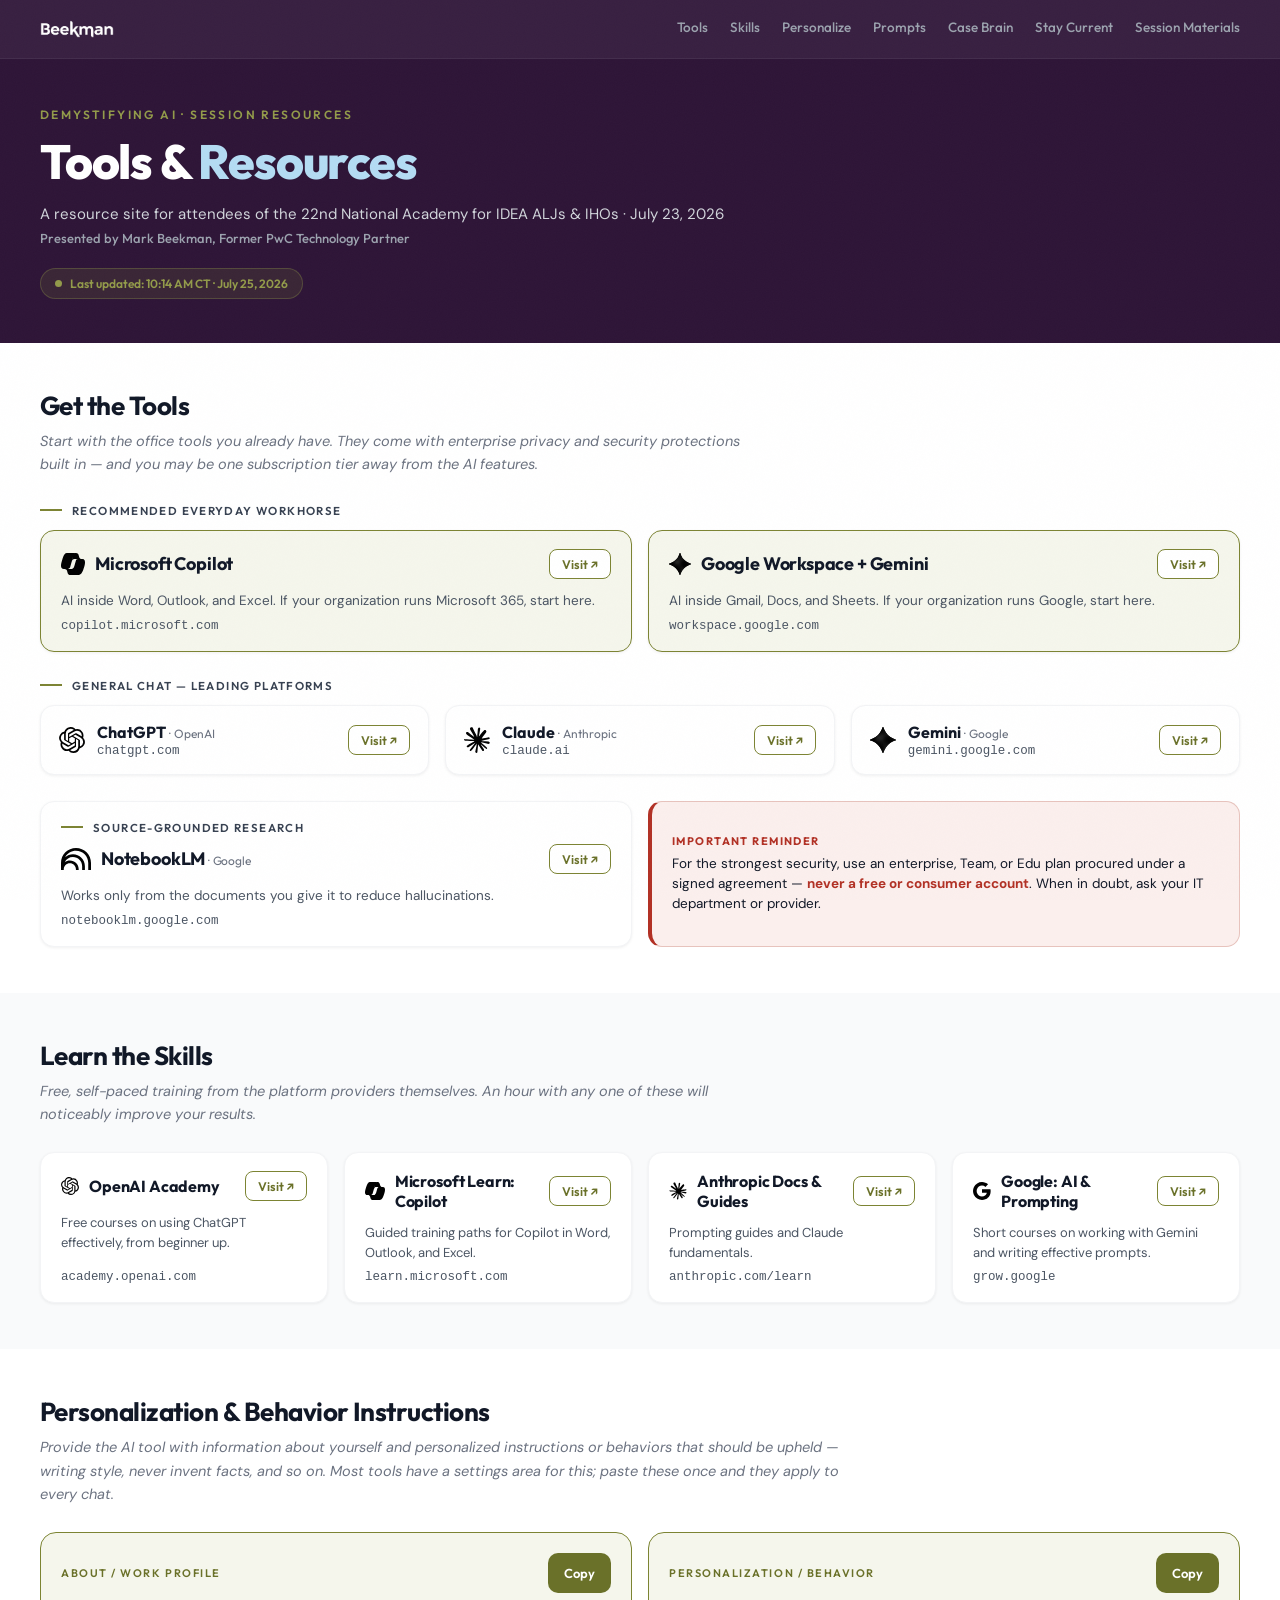
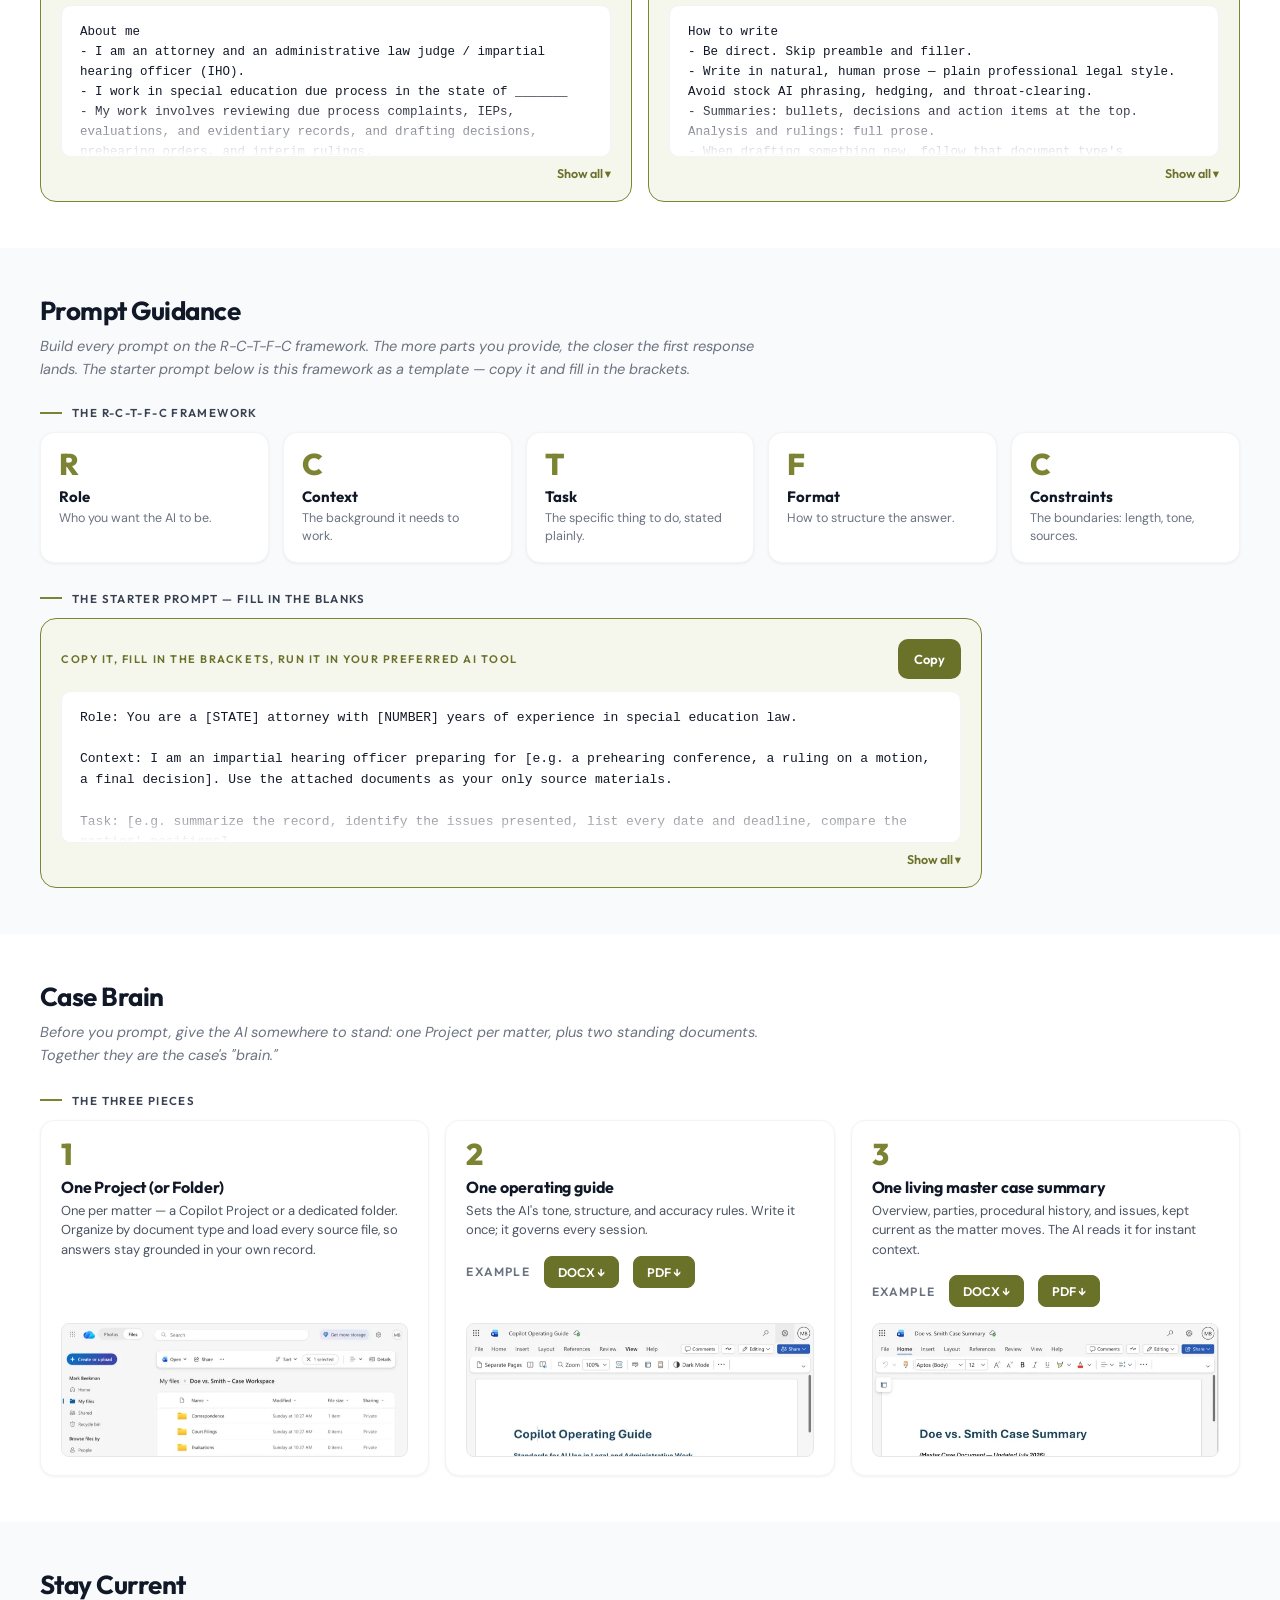
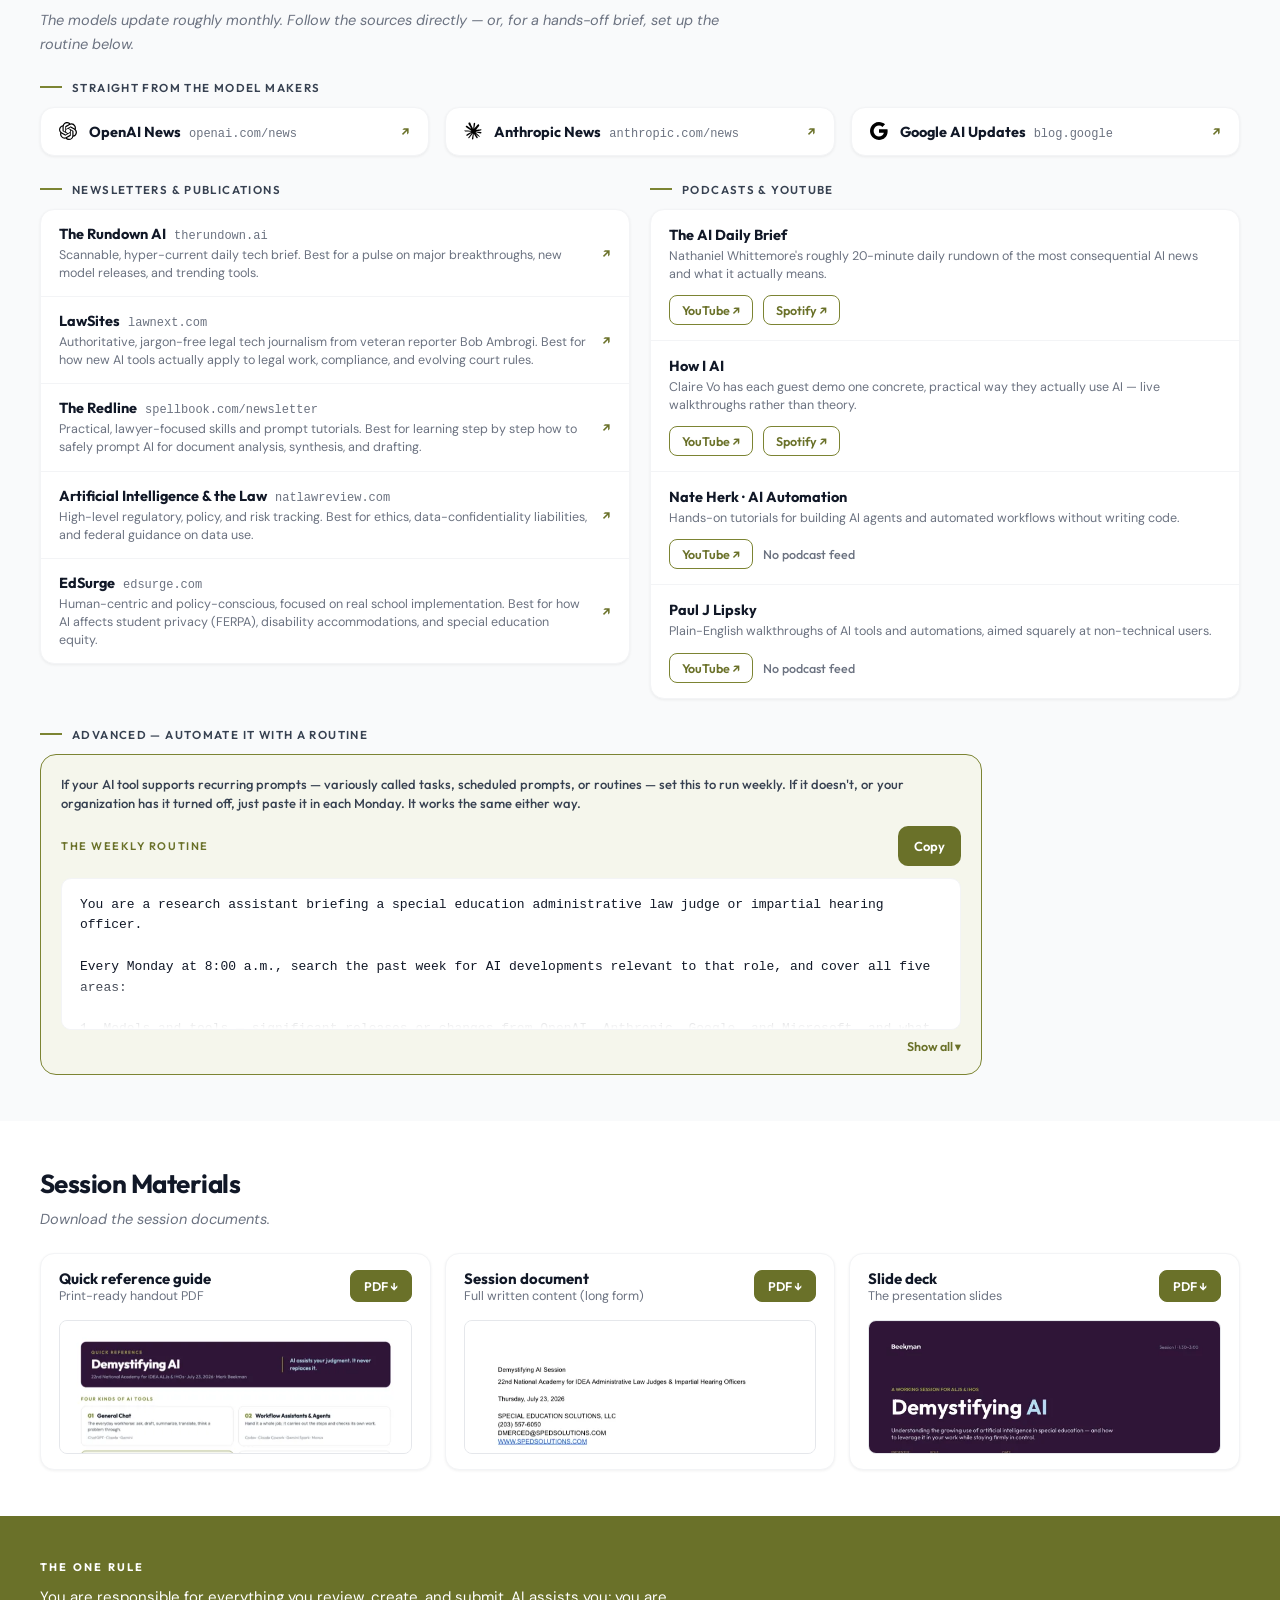
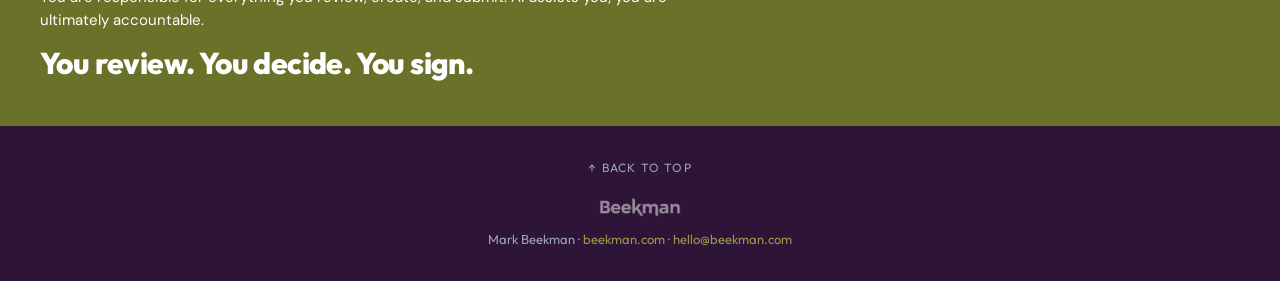
==== commit a42b9e8f: "Merge branch 'link-affordance-system'" ====
--- a/idea_2026/index.html
+++ b/idea_2026/index.html
@@ -83,26 +83,44 @@
   .bk-refcol { min-width: 0; }
   /* Rows offering more than one destination can't be a single whole-row link,
      so the row is a plain container and each platform gets its own link. */
-  .bk-row-static { display: block; padding: 11px 16px; border-top: 1px solid var(--border); }
+  .bk-row-static { display: block; padding: 15px 18px; border-top: 1px solid var(--border); }
   .bk-row-static:first-child { border-top: 0; }
-  .bk-row-links { display: flex; flex-wrap: wrap; align-items: center; gap: 6px 14px; margin-top: 6px; }
-  .bk-plat { font-family: var(--font-display); font-weight: 600; font-size: 12.5px; color: var(--olive-dark); text-decoration: none; white-space: nowrap; padding: 7px 3px; margin: -7px -3px; transition: color .2s ease; }
-  .bk-plat:hover { color: var(--olive); text-decoration: underline; }
+  .bk-row-links { display: flex; flex-wrap: wrap; align-items: center; gap: 8px 10px; margin-top: 12px; }
   .bk-plat-none { font-family: var(--font-display); font-weight: 500; font-size: 12.5px; color: var(--fg-muted); white-space: nowrap; }
-  .bk-row { display: flex; align-items: center; gap: 12px; padding: 11px 16px; text-decoration: none; border-top: 1px solid var(--border); transition: background .2s ease; }
+  .bk-row { display: flex; align-items: center; gap: 12px; padding: 14px 18px; text-decoration: none; border-top: 1px solid var(--border); transition: background .2s ease; }
   .bk-row:first-child { border-top: 0; }
   .bk-row:hover { background: var(--gray-50); }
   .bk-row:hover .bk-row-go { transform: translate(1px, -1px); }
   .bk-row-head { display: flex; flex-wrap: wrap; align-items: baseline; gap: 1px 8px; min-width: 0; }
   .bk-row-name { font-family: var(--font-display); font-weight: 700; font-size: 14.5px; color: var(--gray-900); }
-  .bk-row-url { font-family: ui-monospace,'SF Mono',Menlo,monospace; font-size: 12px; color: var(--olive-dark); word-break: break-all; }
+  .bk-row-url { font-family: ui-monospace,'SF Mono',Menlo,monospace; font-size: 12px; color: var(--fg-muted); word-break: break-all; }
   .bk-row-desc { font-size: 12.5px; line-height: 1.45; color: var(--fg-muted); margin-top: 3px; }
   .bk-row-go { flex: none; font-family: var(--font-display); font-weight: 600; font-size: 13px; color: var(--olive-dark); transition: transform .2s ease; }
 
-  /* Per-format download links (cards offering more than one file format).
-     Padding enlarges the tap target; the negative margin keeps layout unchanged. */
-  .bk-dl { font-family: var(--font-display); font-weight: 600; font-size: 13px; color: var(--olive-dark); text-decoration: none; white-space: nowrap; transition: color .3s ease; padding: 9px 3px; margin: -9px -3px; }
-  .bk-dl:hover { color: var(--olive); text-decoration: underline; }
+  /* ---- Interactive affordances ----
+     Olive is reserved for things you can click. Outlined pill = go somewhere,
+     solid fill = get a file. Display URLs are neutral so they stop competing
+     with real links. */
+  .bk-stretch, .bk-plat {
+    display: inline-flex; align-items: center; gap: 5px;
+    font-family: var(--font-display); font-weight: 600; font-size: 12.5px;
+    color: var(--olive-dark); background: #fff;
+    border: 1px solid var(--olive); border-radius: 8px;
+    padding: 6px 12px; text-decoration: none; white-space: nowrap;
+    transition: background .2s ease, color .2s ease;
+  }
+  .bk-stretch:hover, .bk-plat:hover,
+  .bk-lift:hover .bk-stretch, .bk-row:hover .bk-stretch { background: var(--olive-dark); color: #fff; }
+
+  .bk-dl, .bk-filebtn {
+    display: inline-flex; align-items: center; gap: 5px;
+    font-family: var(--font-display); font-weight: 600; font-size: 12.5px;
+    color: #fff; background: var(--olive-dark);
+    border: 1px solid var(--olive-dark); border-radius: 8px;
+    padding: 7px 13px; text-decoration: none; white-space: nowrap;
+    transition: filter .2s ease;
+  }
+  .bk-dl:hover, .bk-material:hover .bk-filebtn { filter: brightness(1.16); }
   .bk-copy-btn { transition: filter .3s ease; }
   .bk-copy-btn:hover { filter: brightness(0.9); }
   .bk-totop { transition: color .3s ease; }
@@ -181,7 +199,7 @@
         <a data-nav="prompts" href="#prompts" style="font-family:var(--font-display);font-size:13.5px;font-weight:500;color:var(--gray-400);text-decoration:none;padding-bottom:2px;border-bottom:2px solid transparent;">Prompts</a>
         <a data-nav="casebrain" href="#casebrain" style="font-family:var(--font-display);font-size:13.5px;font-weight:500;color:var(--gray-400);text-decoration:none;padding-bottom:2px;border-bottom:2px solid transparent;">Case Brain</a>
         <a data-nav="current" href="#current" style="font-family:var(--font-display);font-size:13.5px;font-weight:500;color:var(--gray-400);text-decoration:none;padding-bottom:2px;border-bottom:2px solid transparent;">Stay Current</a>
-        <a data-nav="materials" href="#materials" style="font-family:var(--font-display);font-size:13.5px;font-weight:500;color:var(--gray-400);text-decoration:none;padding-bottom:2px;border-bottom:2px solid transparent;">Materials</a>
+        <a data-nav="materials" href="#materials" style="font-family:var(--font-display);font-size:13.5px;font-weight:500;color:var(--gray-400);text-decoration:none;padding-bottom:2px;border-bottom:2px solid transparent;">Session Materials</a>
       </div>
     </div>
   </nav>
@@ -209,15 +227,15 @@
       <div style="display:grid;grid-template-columns:repeat(auto-fit,minmax(320px,1fr));gap:16px;margin-bottom:26px;">
 
         <div class="bk-lift" style="background:var(--olive-wash);border:1px solid var(--olive);border-radius:14px;box-shadow:var(--shadow-sm);padding:18px 20px;">
-          <div style="display:flex;justify-content:space-between;align-items:center;gap:12px;"><div style="display:flex;align-items:center;gap:10px;min-width:0;"><img class="bk-logo bk-logo-lg" src="assets/logos/microsoft-copilot.svg" alt="Microsoft Copilot logo"><h3 style="font-family:var(--font-display);font-weight:700;font-size:18px;letter-spacing:-0.01em;color:var(--gray-900);margin:0;">Microsoft Copilot</h3></div><a href="https://copilot.microsoft.com" target="_blank" rel="noopener" class="bk-stretch" style="flex:none;font-family:var(--font-display);font-weight:600;font-size:13.5px;color:var(--olive-dark);text-decoration:none;white-space:nowrap;">Visit ↗</a></div>
-          <p style="font-size:13.5px;line-height:1.5;color:var(--fg-body);margin:7px 0 8px;">AI inside Word, Outlook, and Excel. If your organization runs Microsoft 365, start here.</p>
-          <div style="font-family:ui-monospace,'SF Mono',Menlo,monospace;font-size:12.5px;color:var(--olive-dark);word-break:break-all;">copilot.microsoft.com</div>
+          <div style="display:flex;justify-content:space-between;align-items:center;gap:12px;"><div style="display:flex;align-items:center;gap:10px;min-width:0;"><img class="bk-logo bk-logo-lg" src="assets/logos/microsoft-copilot.svg" alt="Microsoft Copilot logo"><h3 style="font-family:var(--font-display);font-weight:700;font-size:18px;letter-spacing:-0.01em;color:var(--gray-900);margin:0;">Microsoft Copilot</h3></div><a href="https://copilot.microsoft.com" target="_blank" rel="noopener" class="bk-stretch" style="flex:none;">Visit ↗</a></div>
+          <p style="font-size:13.5px;line-height:1.5;color:var(--fg-body);margin:12px 0 8px;">AI inside Word, Outlook, and Excel. If your organization runs Microsoft 365, start here.</p>
+          <div style="font-family:ui-monospace,'SF Mono',Menlo,monospace;font-size:12.5px;color:var(--gray-600);word-break:break-all;">copilot.microsoft.com</div>
         </div>
 
         <div class="bk-lift" style="background:var(--olive-wash);border:1px solid var(--olive);border-radius:14px;box-shadow:var(--shadow-sm);padding:18px 20px;">
-          <div style="display:flex;justify-content:space-between;align-items:center;gap:12px;"><div style="display:flex;align-items:center;gap:10px;min-width:0;"><img class="bk-logo bk-logo-lg" src="assets/logos/google-gemini.svg" alt="Google Gemini logo"><h3 style="font-family:var(--font-display);font-weight:700;font-size:18px;letter-spacing:-0.01em;color:var(--gray-900);margin:0;">Google Workspace + Gemini</h3></div><a href="https://workspace.google.com" target="_blank" rel="noopener" class="bk-stretch" style="flex:none;font-family:var(--font-display);font-weight:600;font-size:13.5px;color:var(--olive-dark);text-decoration:none;white-space:nowrap;">Visit ↗</a></div>
-          <p style="font-size:13.5px;line-height:1.5;color:var(--fg-body);margin:7px 0 8px;">AI inside Gmail, Docs, and Sheets. If your organization runs Google, start here.</p>
-          <div style="font-family:ui-monospace,'SF Mono',Menlo,monospace;font-size:12.5px;color:var(--olive-dark);word-break:break-all;">workspace.google.com</div>
+          <div style="display:flex;justify-content:space-between;align-items:center;gap:12px;"><div style="display:flex;align-items:center;gap:10px;min-width:0;"><img class="bk-logo bk-logo-lg" src="assets/logos/google-gemini.svg" alt="Google Gemini logo"><h3 style="font-family:var(--font-display);font-weight:700;font-size:18px;letter-spacing:-0.01em;color:var(--gray-900);margin:0;">Google Workspace + Gemini</h3></div><a href="https://workspace.google.com" target="_blank" rel="noopener" class="bk-stretch" style="flex:none;">Visit ↗</a></div>
+          <p style="font-size:13.5px;line-height:1.5;color:var(--fg-body);margin:12px 0 8px;">AI inside Gmail, Docs, and Sheets. If your organization runs Google, start here.</p>
+          <div style="font-family:ui-monospace,'SF Mono',Menlo,monospace;font-size:12.5px;color:var(--gray-600);word-break:break-all;">workspace.google.com</div>
         </div>
 
       </div>
@@ -226,18 +244,18 @@
       <div style="display:grid;grid-template-columns:repeat(auto-fit,minmax(230px,1fr));gap:16px;margin-bottom:26px;">
 
         <div class="bk-lift" style="background:#fff;border:1px solid var(--border);border-radius:14px;box-shadow:var(--shadow-sm);padding:16px 18px;display:flex;justify-content:space-between;align-items:center;gap:12px;">
-          <div style="display:flex;align-items:center;gap:12px;min-width:0;"><img class="bk-logo bk-logo-md" src="assets/logos/openai.svg" alt="OpenAI logo"><div style="min-width:0;"><h3 style="font-family:var(--font-display);font-weight:700;font-size:16px;color:var(--gray-900);margin:0 0 2px;">ChatGPT <span style="font-weight:400;font-size:12px;color:var(--fg-muted);">· OpenAI</span></h3><div style="font-family:ui-monospace,'SF Mono',Menlo,monospace;font-size:12.5px;color:var(--olive-dark);">chatgpt.com</div></div></div>
-          <a href="https://chatgpt.com" target="_blank" rel="noopener" class="bk-stretch" style="flex:none;font-family:var(--font-display);font-weight:600;font-size:13.5px;color:var(--olive-dark);text-decoration:none;white-space:nowrap;">Visit ↗</a>
+          <div style="display:flex;align-items:center;gap:12px;min-width:0;"><img class="bk-logo bk-logo-md" src="assets/logos/openai.svg" alt="OpenAI logo"><div style="min-width:0;"><h3 style="font-family:var(--font-display);font-weight:700;font-size:16px;color:var(--gray-900);margin:0 0 2px;">ChatGPT <span style="font-weight:400;font-size:12px;color:var(--fg-muted);">· OpenAI</span></h3><div style="font-family:ui-monospace,'SF Mono',Menlo,monospace;font-size:12.5px;color:var(--gray-600);">chatgpt.com</div></div></div>
+          <a href="https://chatgpt.com" target="_blank" rel="noopener" class="bk-stretch" style="flex:none;">Visit ↗</a>
         </div>
 
         <div class="bk-lift" style="background:#fff;border:1px solid var(--border);border-radius:14px;box-shadow:var(--shadow-sm);padding:16px 18px;display:flex;justify-content:space-between;align-items:center;gap:12px;">
-          <div style="display:flex;align-items:center;gap:12px;min-width:0;"><img class="bk-logo bk-logo-md" src="assets/logos/claude-ai.svg" alt="Claude logo"><div style="min-width:0;"><h3 style="font-family:var(--font-display);font-weight:700;font-size:16px;color:var(--gray-900);margin:0 0 2px;">Claude <span style="font-weight:400;font-size:12px;color:var(--fg-muted);">· Anthropic</span></h3><div style="font-family:ui-monospace,'SF Mono',Menlo,monospace;font-size:12.5px;color:var(--olive-dark);">claude.ai</div></div></div>
-          <a href="https://claude.ai" target="_blank" rel="noopener" class="bk-stretch" style="flex:none;font-family:var(--font-display);font-weight:600;font-size:13.5px;color:var(--olive-dark);text-decoration:none;white-space:nowrap;">Visit ↗</a>
+          <div style="display:flex;align-items:center;gap:12px;min-width:0;"><img class="bk-logo bk-logo-md" src="assets/logos/claude-ai.svg" alt="Claude logo"><div style="min-width:0;"><h3 style="font-family:var(--font-display);font-weight:700;font-size:16px;color:var(--gray-900);margin:0 0 2px;">Claude <span style="font-weight:400;font-size:12px;color:var(--fg-muted);">· Anthropic</span></h3><div style="font-family:ui-monospace,'SF Mono',Menlo,monospace;font-size:12.5px;color:var(--gray-600);">claude.ai</div></div></div>
+          <a href="https://claude.ai" target="_blank" rel="noopener" class="bk-stretch" style="flex:none;">Visit ↗</a>
         </div>
 
         <div class="bk-lift" style="background:#fff;border:1px solid var(--border);border-radius:14px;box-shadow:var(--shadow-sm);padding:16px 18px;display:flex;justify-content:space-between;align-items:center;gap:12px;">
-          <div style="display:flex;align-items:center;gap:12px;min-width:0;"><img class="bk-logo bk-logo-md" src="assets/logos/google-gemini.svg" alt="Google Gemini logo"><div style="min-width:0;"><h3 style="font-family:var(--font-display);font-weight:700;font-size:16px;color:var(--gray-900);margin:0 0 2px;">Gemini <span style="font-weight:400;font-size:12px;color:var(--fg-muted);">· Google</span></h3><div style="font-family:ui-monospace,'SF Mono',Menlo,monospace;font-size:12.5px;color:var(--olive-dark);">gemini.google.com</div></div></div>
-          <a href="https://gemini.google.com" target="_blank" rel="noopener" class="bk-stretch" style="flex:none;font-family:var(--font-display);font-weight:600;font-size:13.5px;color:var(--olive-dark);text-decoration:none;white-space:nowrap;">Visit ↗</a>
+          <div style="display:flex;align-items:center;gap:12px;min-width:0;"><img class="bk-logo bk-logo-md" src="assets/logos/google-gemini.svg" alt="Google Gemini logo"><div style="min-width:0;"><h3 style="font-family:var(--font-display);font-weight:700;font-size:16px;color:var(--gray-900);margin:0 0 2px;">Gemini <span style="font-weight:400;font-size:12px;color:var(--fg-muted);">· Google</span></h3><div style="font-family:ui-monospace,'SF Mono',Menlo,monospace;font-size:12.5px;color:var(--gray-600);">gemini.google.com</div></div></div>
+          <a href="https://gemini.google.com" target="_blank" rel="noopener" class="bk-stretch" style="flex:none;">Visit ↗</a>
         </div>
 
       </div>
@@ -245,9 +263,9 @@
       <div style="display:grid;grid-template-columns:repeat(auto-fit,minmax(340px,1fr));gap:16px;align-items:stretch;">
         <div class="bk-lift" style="position:relative;background:#fff;border:1px solid var(--border);border-radius:14px;box-shadow:var(--shadow-sm);padding:18px 20px;">
           <div style="font-family:var(--font-display);font-size:11.5px;font-weight:600;text-transform:uppercase;letter-spacing:0.12em;color:var(--gray-700);margin-bottom:9px;display:flex;align-items:center;gap:10px;"><span style="width:22px;height:2px;background:var(--olive);"></span>Source-grounded research</div>
-          <div style="display:flex;justify-content:space-between;align-items:center;gap:12px;"><div style="display:flex;align-items:center;gap:10px;min-width:0;"><img class="bk-logo bk-logo-lg" src="assets/logos/notebook-lm.svg" alt="NotebookLM logo"><h3 style="font-family:var(--font-display);font-weight:700;font-size:18px;letter-spacing:-0.01em;color:var(--gray-900);margin:0;">NotebookLM <span style="font-weight:400;font-size:12px;color:var(--fg-muted);">· Google</span></h3></div><a href="https://notebooklm.google.com" target="_blank" rel="noopener" class="bk-stretch" style="flex:none;font-family:var(--font-display);font-weight:600;font-size:13.5px;color:var(--olive-dark);text-decoration:none;white-space:nowrap;">Visit ↗</a></div>
-          <p style="font-size:13.5px;line-height:1.5;color:var(--fg-body);margin:7px 0 8px;">Works only from the documents you give it to reduce hallucinations.</p>
-          <div style="font-family:ui-monospace,'SF Mono',Menlo,monospace;font-size:12.5px;color:var(--olive-dark);word-break:break-all;">notebooklm.google.com</div>
+          <div style="display:flex;justify-content:space-between;align-items:center;gap:12px;"><div style="display:flex;align-items:center;gap:10px;min-width:0;"><img class="bk-logo bk-logo-lg" src="assets/logos/notebook-lm.svg" alt="NotebookLM logo"><h3 style="font-family:var(--font-display);font-weight:700;font-size:18px;letter-spacing:-0.01em;color:var(--gray-900);margin:0;">NotebookLM <span style="font-weight:400;font-size:12px;color:var(--fg-muted);">· Google</span></h3></div><a href="https://notebooklm.google.com" target="_blank" rel="noopener" class="bk-stretch" style="flex:none;">Visit ↗</a></div>
+          <p style="font-size:13.5px;line-height:1.5;color:var(--fg-body);margin:12px 0 8px;">Works only from the documents you give it to reduce hallucinations.</p>
+          <div style="font-family:ui-monospace,'SF Mono',Menlo,monospace;font-size:12.5px;color:var(--gray-600);word-break:break-all;">notebooklm.google.com</div>
         </div>
 
         <div style="border:1px solid var(--rule-red-border);border-left:4px solid var(--rule-red);background:var(--rule-red-bg);border-radius:14px;padding:18px 20px;display:flex;flex-direction:column;justify-content:center;">
@@ -266,27 +284,27 @@
       <div style="display:grid;grid-template-columns:repeat(auto-fit,minmax(260px,1fr));gap:16px;">
 
         <div class="bk-lift" style="background:#fff;border:1px solid var(--border);border-radius:14px;box-shadow:var(--shadow-sm);padding:18px 20px;display:flex;flex-direction:column;">
-          <div style="display:flex;justify-content:space-between;align-items:center;gap:10px;"><div style="display:flex;align-items:center;gap:10px;min-width:0;"><img class="bk-logo bk-logo-sm" src="assets/logos/openai.svg" alt="OpenAI logo"><h3 style="font-family:var(--font-display);font-weight:700;font-size:16px;letter-spacing:-0.01em;color:var(--gray-900);margin:0;">OpenAI Academy</h3></div><a href="https://academy.openai.com" target="_blank" rel="noopener" class="bk-stretch" style="flex:none;font-family:var(--font-display);font-weight:600;font-size:13.5px;color:var(--olive-dark);text-decoration:none;white-space:nowrap;">Visit ↗</a></div>
-          <p style="font-size:13px;line-height:1.5;color:var(--fg-body);margin:7px 0 8px;">Free courses on using ChatGPT effectively, from beginner up.</p>
-          <div style="font-family:ui-monospace,'SF Mono',Menlo,monospace;font-size:12.5px;color:var(--olive-dark);margin-top:auto;word-break:break-all;">academy.openai.com</div>
+          <div style="display:flex;justify-content:space-between;align-items:center;gap:10px;"><div style="display:flex;align-items:center;gap:10px;min-width:0;"><img class="bk-logo bk-logo-sm" src="assets/logos/openai.svg" alt="OpenAI logo"><h3 style="font-family:var(--font-display);font-weight:700;font-size:16px;letter-spacing:-0.01em;color:var(--gray-900);margin:0;">OpenAI Academy</h3></div><a href="https://academy.openai.com" target="_blank" rel="noopener" class="bk-stretch" style="flex:none;">Visit ↗</a></div>
+          <p style="font-size:13px;line-height:1.5;color:var(--fg-body);margin:12px 0 8px;">Free courses on using ChatGPT effectively, from beginner up.</p>
+          <div style="font-family:ui-monospace,'SF Mono',Menlo,monospace;font-size:12.5px;color:var(--gray-600);margin-top:auto;word-break:break-all;">academy.openai.com</div>
         </div>
 
         <div class="bk-lift" style="background:#fff;border:1px solid var(--border);border-radius:14px;box-shadow:var(--shadow-sm);padding:18px 20px;display:flex;flex-direction:column;">
-          <div style="display:flex;justify-content:space-between;align-items:center;gap:10px;"><div style="display:flex;align-items:center;gap:10px;min-width:0;"><img class="bk-logo bk-logo-sm" src="assets/logos/microsoft-copilot.svg" alt="Microsoft Copilot logo"><h3 style="font-family:var(--font-display);font-weight:700;font-size:16px;letter-spacing:-0.01em;color:var(--gray-900);margin:0;">Microsoft Learn: Copilot</h3></div><a href="https://learn.microsoft.com/en-us/training/browse/?products=ms-copilot&amp;roles=business-leader%2Cfunctional-consultant" target="_blank" rel="noopener" class="bk-stretch" style="flex:none;font-family:var(--font-display);font-weight:600;font-size:13.5px;color:var(--olive-dark);text-decoration:none;white-space:nowrap;">Visit ↗</a></div>
-          <p style="font-size:13px;line-height:1.5;color:var(--fg-body);margin:7px 0 8px;">Guided training paths for Copilot in Word, Outlook, and Excel.</p>
-          <div style="font-family:ui-monospace,'SF Mono',Menlo,monospace;font-size:12.5px;color:var(--olive-dark);margin-top:auto;word-break:break-all;">learn.microsoft.com</div>
+          <div style="display:flex;justify-content:space-between;align-items:center;gap:10px;"><div style="display:flex;align-items:center;gap:10px;min-width:0;"><img class="bk-logo bk-logo-sm" src="assets/logos/microsoft-copilot.svg" alt="Microsoft Copilot logo"><h3 style="font-family:var(--font-display);font-weight:700;font-size:16px;letter-spacing:-0.01em;color:var(--gray-900);margin:0;">Microsoft Learn: Copilot</h3></div><a href="https://learn.microsoft.com/en-us/training/browse/?products=ms-copilot&amp;roles=business-leader%2Cfunctional-consultant" target="_blank" rel="noopener" class="bk-stretch" style="flex:none;">Visit ↗</a></div>
+          <p style="font-size:13px;line-height:1.5;color:var(--fg-body);margin:12px 0 8px;">Guided training paths for Copilot in Word, Outlook, and Excel.</p>
+          <div style="font-family:ui-monospace,'SF Mono',Menlo,monospace;font-size:12.5px;color:var(--gray-600);margin-top:auto;word-break:break-all;">learn.microsoft.com</div>
         </div>
 
         <div class="bk-lift" style="background:#fff;border:1px solid var(--border);border-radius:14px;box-shadow:var(--shadow-sm);padding:18px 20px;display:flex;flex-direction:column;">
-          <div style="display:flex;justify-content:space-between;align-items:center;gap:10px;"><div style="display:flex;align-items:center;gap:10px;min-width:0;"><img class="bk-logo bk-logo-sm" src="assets/logos/anthropic.svg" alt="Anthropic logo"><h3 style="font-family:var(--font-display);font-weight:700;font-size:16px;letter-spacing:-0.01em;color:var(--gray-900);margin:0;">Anthropic Docs &amp; Guides</h3></div><a href="https://anthropic.com/learn" target="_blank" rel="noopener" class="bk-stretch" style="flex:none;font-family:var(--font-display);font-weight:600;font-size:13.5px;color:var(--olive-dark);text-decoration:none;white-space:nowrap;">Visit ↗</a></div>
-          <p style="font-size:13px;line-height:1.5;color:var(--fg-body);margin:7px 0 8px;">Prompting guides and Claude fundamentals.</p>
-          <div style="font-family:ui-monospace,'SF Mono',Menlo,monospace;font-size:12.5px;color:var(--olive-dark);margin-top:auto;word-break:break-all;">anthropic.com/learn</div>
+          <div style="display:flex;justify-content:space-between;align-items:center;gap:10px;"><div style="display:flex;align-items:center;gap:10px;min-width:0;"><img class="bk-logo bk-logo-sm" src="assets/logos/anthropic.svg" alt="Anthropic logo"><h3 style="font-family:var(--font-display);font-weight:700;font-size:16px;letter-spacing:-0.01em;color:var(--gray-900);margin:0;">Anthropic Docs &amp; Guides</h3></div><a href="https://anthropic.com/learn" target="_blank" rel="noopener" class="bk-stretch" style="flex:none;">Visit ↗</a></div>
+          <p style="font-size:13px;line-height:1.5;color:var(--fg-body);margin:12px 0 8px;">Prompting guides and Claude fundamentals.</p>
+          <div style="font-family:ui-monospace,'SF Mono',Menlo,monospace;font-size:12.5px;color:var(--gray-600);margin-top:auto;word-break:break-all;">anthropic.com/learn</div>
         </div>
 
         <div class="bk-lift" style="background:#fff;border:1px solid var(--border);border-radius:14px;box-shadow:var(--shadow-sm);padding:18px 20px;display:flex;flex-direction:column;">
-          <div style="display:flex;justify-content:space-between;align-items:center;gap:10px;"><div style="display:flex;align-items:center;gap:10px;min-width:0;"><img class="bk-logo bk-logo-sm" src="assets/logos/google.svg" alt="Google logo"><h3 style="font-family:var(--font-display);font-weight:700;font-size:16px;letter-spacing:-0.01em;color:var(--gray-900);margin:0;">Google: AI &amp; Prompting</h3></div><a href="https://grow.google" target="_blank" rel="noopener" class="bk-stretch" style="flex:none;font-family:var(--font-display);font-weight:600;font-size:13.5px;color:var(--olive-dark);text-decoration:none;white-space:nowrap;">Visit ↗</a></div>
-          <p style="font-size:13px;line-height:1.5;color:var(--fg-body);margin:7px 0 8px;">Short courses on working with Gemini and writing effective prompts.</p>
-          <div style="font-family:ui-monospace,'SF Mono',Menlo,monospace;font-size:12.5px;color:var(--olive-dark);margin-top:auto;word-break:break-all;">grow.google</div>
+          <div style="display:flex;justify-content:space-between;align-items:center;gap:10px;"><div style="display:flex;align-items:center;gap:10px;min-width:0;"><img class="bk-logo bk-logo-sm" src="assets/logos/google.svg" alt="Google logo"><h3 style="font-family:var(--font-display);font-weight:700;font-size:16px;letter-spacing:-0.01em;color:var(--gray-900);margin:0;">Google: AI &amp; Prompting</h3></div><a href="https://grow.google" target="_blank" rel="noopener" class="bk-stretch" style="flex:none;">Visit ↗</a></div>
+          <p style="font-size:13px;line-height:1.5;color:var(--fg-body);margin:12px 0 8px;">Short courses on working with Gemini and writing effective prompts.</p>
+          <div style="font-family:ui-monospace,'SF Mono',Menlo,monospace;font-size:12.5px;color:var(--gray-600);margin-top:auto;word-break:break-all;">grow.google</div>
         </div>
 
       </div>
@@ -362,7 +380,7 @@
       <div style="font-family:var(--font-display);font-size:11.5px;font-weight:600;text-transform:uppercase;letter-spacing:0.12em;color:var(--gray-700);margin:0 0 12px;display:flex;align-items:center;gap:10px;"><span style="width:22px;height:2px;background:var(--olive);"></span>The starter prompt — fill in the blanks</div>
       <div style="background:var(--olive-wash);border:1px solid var(--olive);border-radius:16px;padding:20px;max-width:900px;">
         <div style="display:flex;justify-content:space-between;align-items:center;gap:12px;margin-bottom:12px;">
-          <span style="font-family:var(--font-display);font-size:11px;font-weight:600;text-transform:uppercase;letter-spacing:0.14em;color:var(--olive-dark);">Copy it, fill in the brackets, run it on de-identified documents</span>
+          <span style="font-family:var(--font-display);font-size:11px;font-weight:600;text-transform:uppercase;letter-spacing:0.14em;color:var(--olive-dark);">Copy it, fill in the brackets, run it in your preferred AI tool</span>
           <button data-copy="prompt" data-label="Copy" class="bk-copy-btn" style="flex:none;font-family:var(--font-display);font-weight:600;font-size:13px;color:#fff;background:var(--olive-dark);border:none;border-radius:10px;padding:9px 16px;cursor:pointer;min-height:40px;">Copy</button>
         </div>
         <div data-clip style="background:#fff;border:1px solid var(--border);border-radius:10px;padding:16px 18px;font-family:ui-monospace,'SF Mono',Menlo,monospace;font-size:13px;line-height:1.6;color:var(--gray-900);">Role: You are a [STATE] attorney with [NUMBER] years of experience in special education law.
@@ -563,7 +581,7 @@
         <a href="files/Quick_Reference_Demystifying_AI_v3.pdf" target="_blank" rel="noopener" class="bk-material" style="text-decoration:none;background:#fff;border:1px solid var(--border);border-radius:14px;box-shadow:var(--shadow-sm);padding:15px 18px;display:flex;flex-direction:column;">
           <div style="display:flex;justify-content:space-between;align-items:center;gap:12px;margin-bottom:16px;">
             <div style="min-width:0;"><div style="font-family:var(--font-display);font-weight:700;font-size:15px;color:var(--gray-900);">Quick reference guide</div><div style="font-size:12.5px;color:var(--fg-muted);">Print-ready handout PDF</div></div>
-            <span style="flex:none;font-family:var(--font-display);font-weight:600;font-size:13px;color:var(--olive-dark);white-space:nowrap;">PDF ↓</span>
+            <span class="bk-filebtn">PDF ↓</span>
           </div>
           <div class="bk-thumb"><img src="assets/materials/quick-reference.webp" alt="First page of the two-sided quick reference guide" loading="lazy" width="640" height="828"></div>
         </a>
@@ -571,7 +589,7 @@
         <a href="files/Session_Doc_Demystifying_AI_v10_3.pdf" target="_blank" rel="noopener" class="bk-material" style="text-decoration:none;background:#fff;border:1px solid var(--border);border-radius:14px;box-shadow:var(--shadow-sm);padding:15px 18px;display:flex;flex-direction:column;">
           <div style="display:flex;justify-content:space-between;align-items:center;gap:12px;margin-bottom:16px;">
             <div style="min-width:0;"><div style="font-family:var(--font-display);font-weight:700;font-size:15px;color:var(--gray-900);">Session document</div><div style="font-size:12.5px;color:var(--fg-muted);">Full written content (long form)</div></div>
-            <span style="flex:none;font-family:var(--font-display);font-weight:600;font-size:13px;color:var(--olive-dark);white-space:nowrap;">PDF ↓</span>
+            <span class="bk-filebtn">PDF ↓</span>
           </div>
           <div class="bk-thumb"><img src="assets/materials/session-document.webp" alt="First page of the full session write-up document" loading="lazy" width="640" height="828"></div>
         </a>
@@ -579,7 +597,7 @@
         <a href="files/Slide_Deck_Demystifying_AI_10.3.pdf" target="_blank" rel="noopener" class="bk-material" style="text-decoration:none;background:#fff;border:1px solid var(--border);border-radius:14px;box-shadow:var(--shadow-sm);padding:15px 18px;display:flex;flex-direction:column;">
           <div style="display:flex;justify-content:space-between;align-items:center;gap:12px;margin-bottom:16px;">
             <div style="min-width:0;"><div style="font-family:var(--font-display);font-weight:700;font-size:15px;color:var(--gray-900);">Slide deck</div><div style="font-size:12.5px;color:var(--fg-muted);">The presentation slides</div></div>
-            <span style="flex:none;font-family:var(--font-display);font-weight:600;font-size:13px;color:var(--olive-dark);white-space:nowrap;">PDF ↓</span>
+            <span class="bk-filebtn">PDF ↓</span>
           </div>
           <div class="bk-thumb"><img src="assets/materials/slide-deck.webp" alt="Title slide of the Demystifying AI presentation deck" loading="lazy" width="640" height="360"></div>
         </a>
@@ -604,7 +622,6 @@
       <div style="display:flex;flex-direction:column;gap:14px;align-items:center;text-align:center;">
         <img src="/images/beekman_logo_white.webp" alt="Beekman" style="height:20px;opacity:0.5;">
         <p style="font-family:var(--font-display);font-size:13px;color:var(--gray-400);margin:0;">Mark Beekman · <a href="https://beekman.com" target="_blank" rel="noopener" style="color:var(--olive-light);text-decoration:none;">beekman.com</a> · <a href="mailto:hello@beekman.com" style="color:var(--olive-light);text-decoration:none;">hello@beekman.com</a></p>
-        <p style="font-size:12px;line-height:1.55;color:var(--gray-400);margin:0;max-width:560px;">Links and product names current as of July 2026; this field evolves rapidly — check the "last updated" date above.</p>
       </div>
     </div>
   </footer>
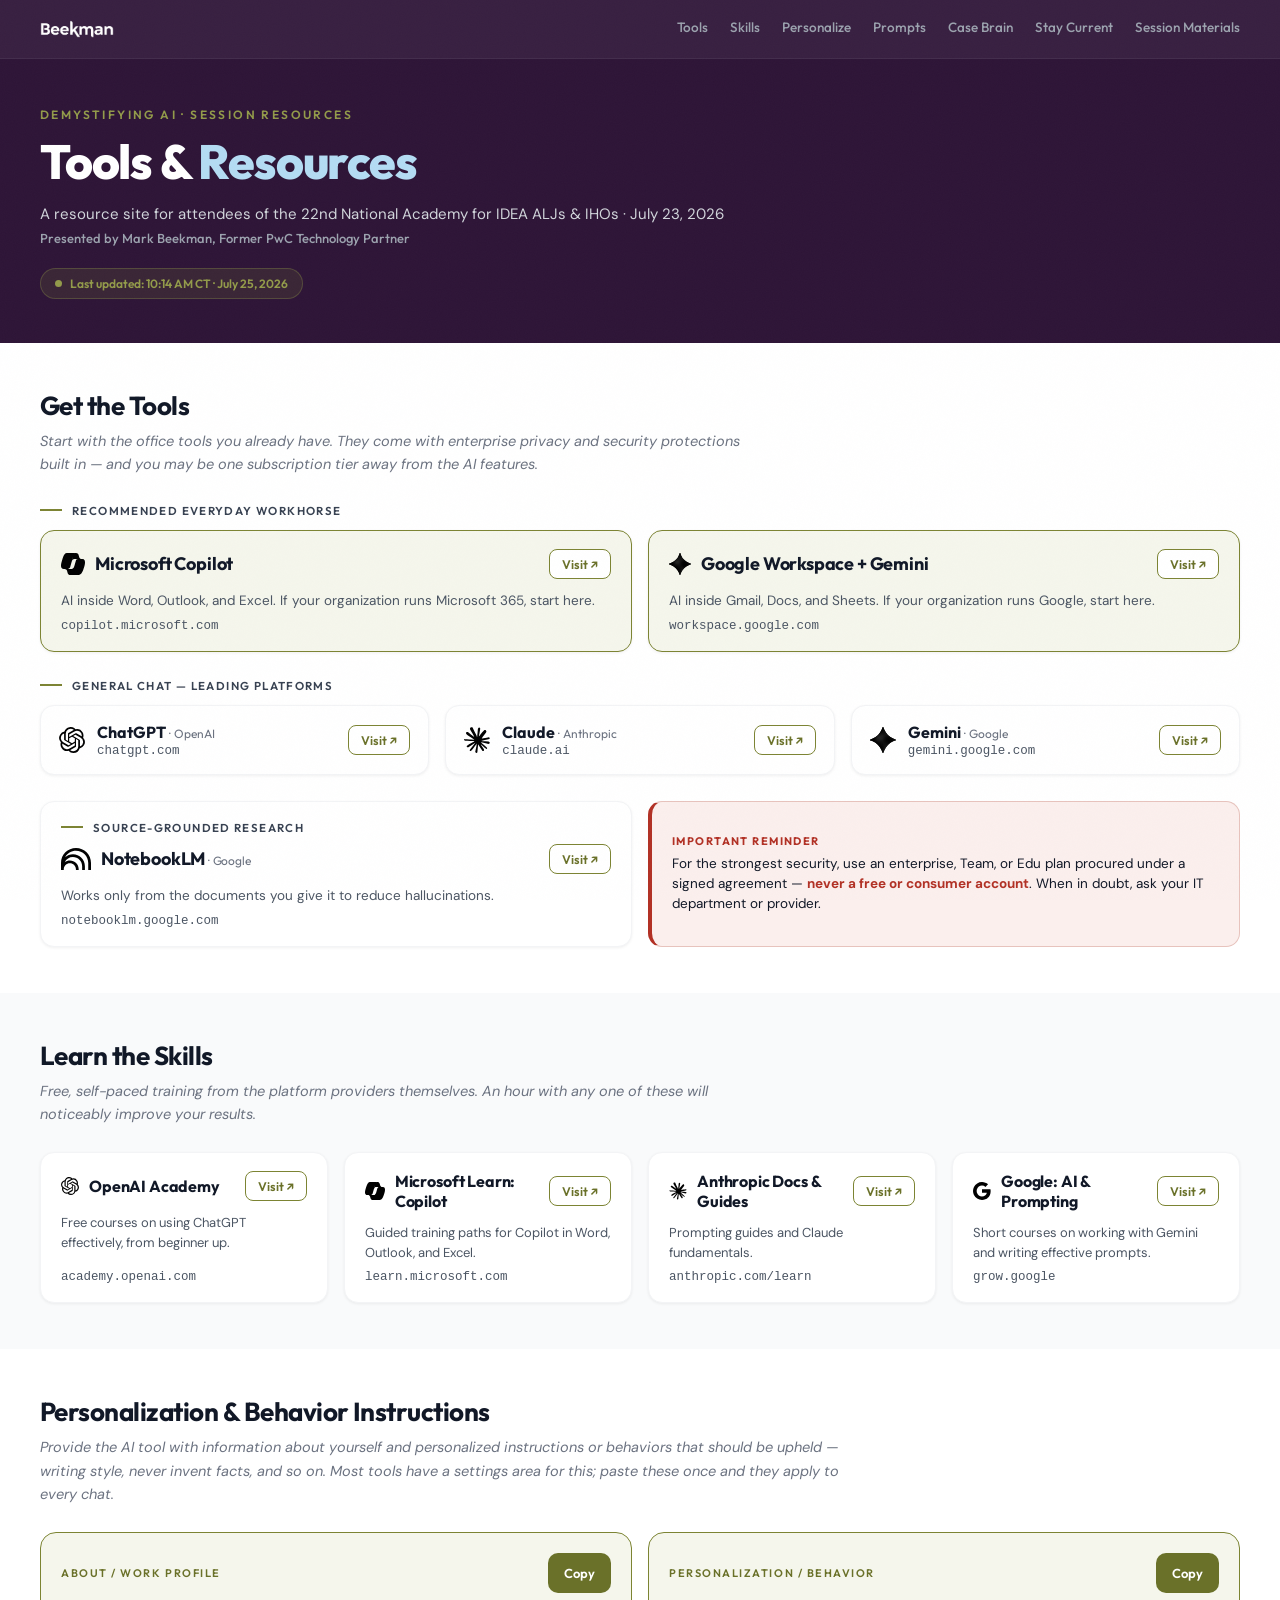
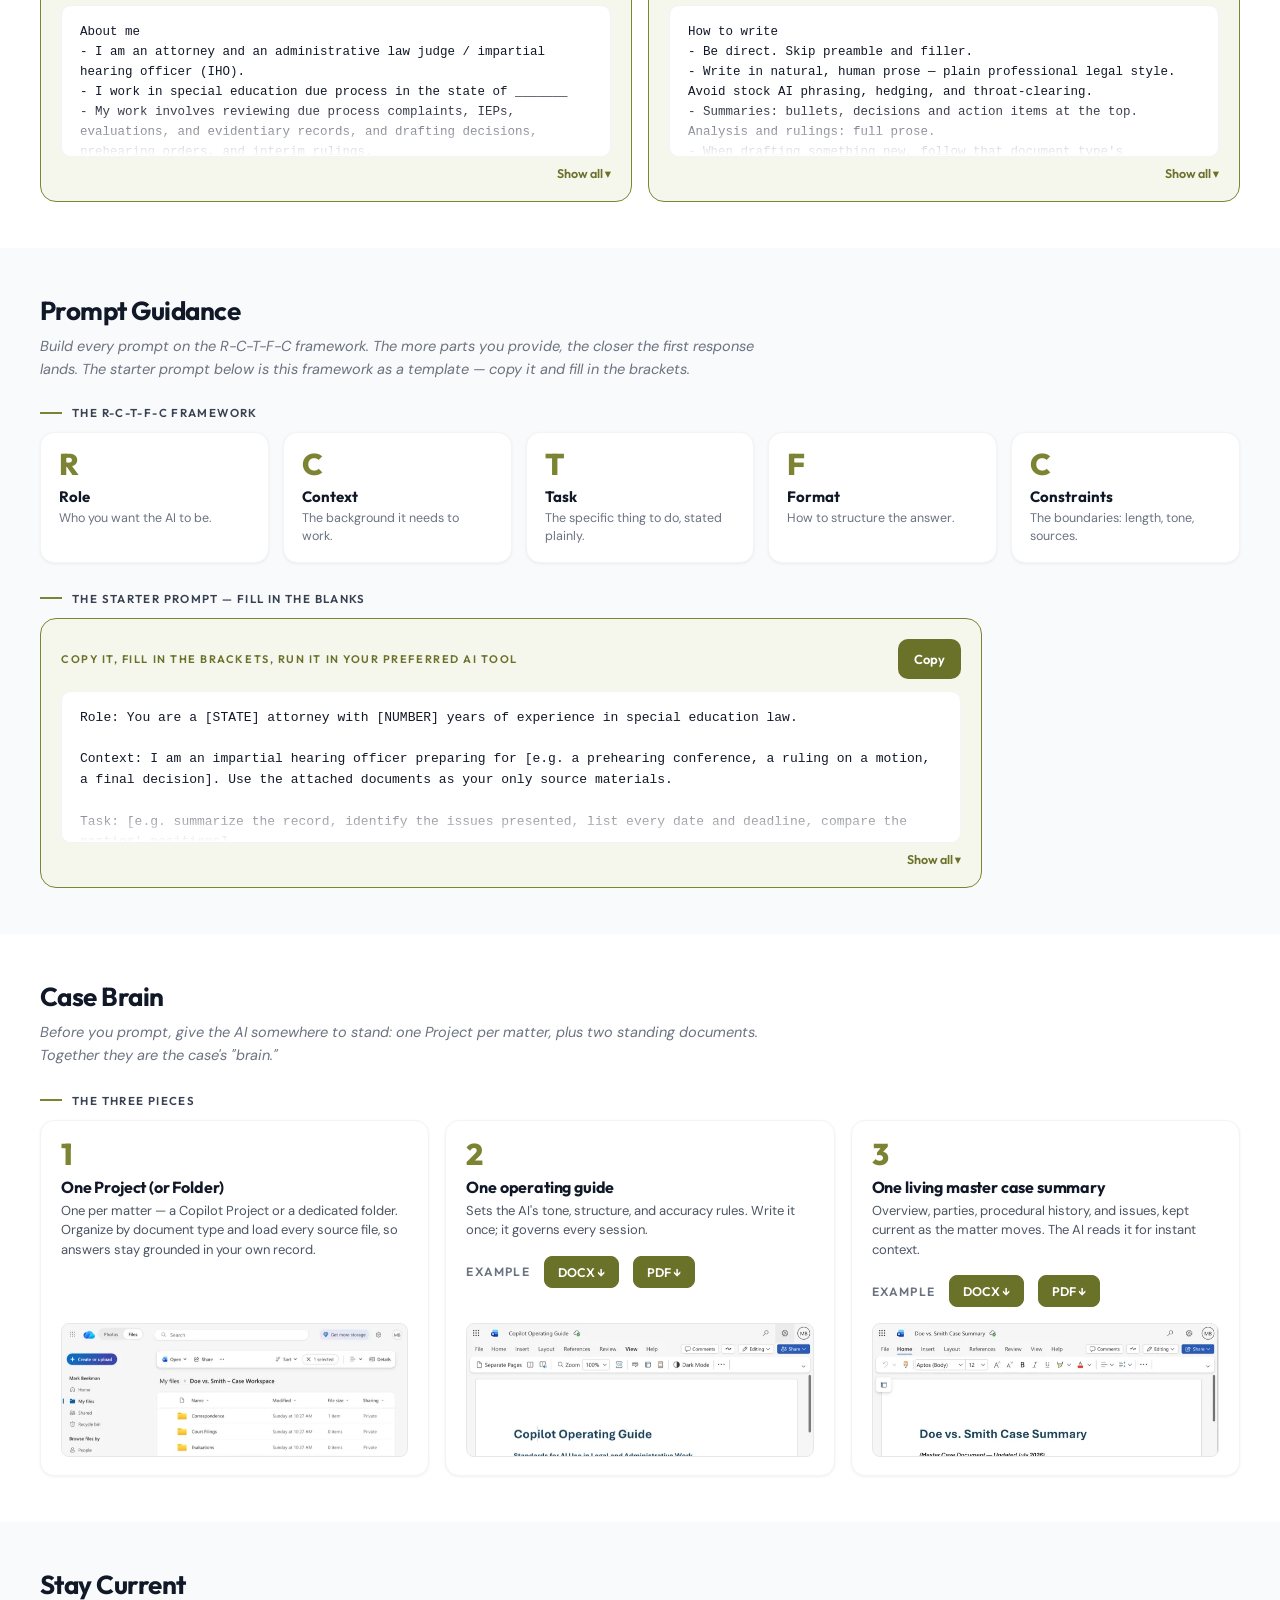
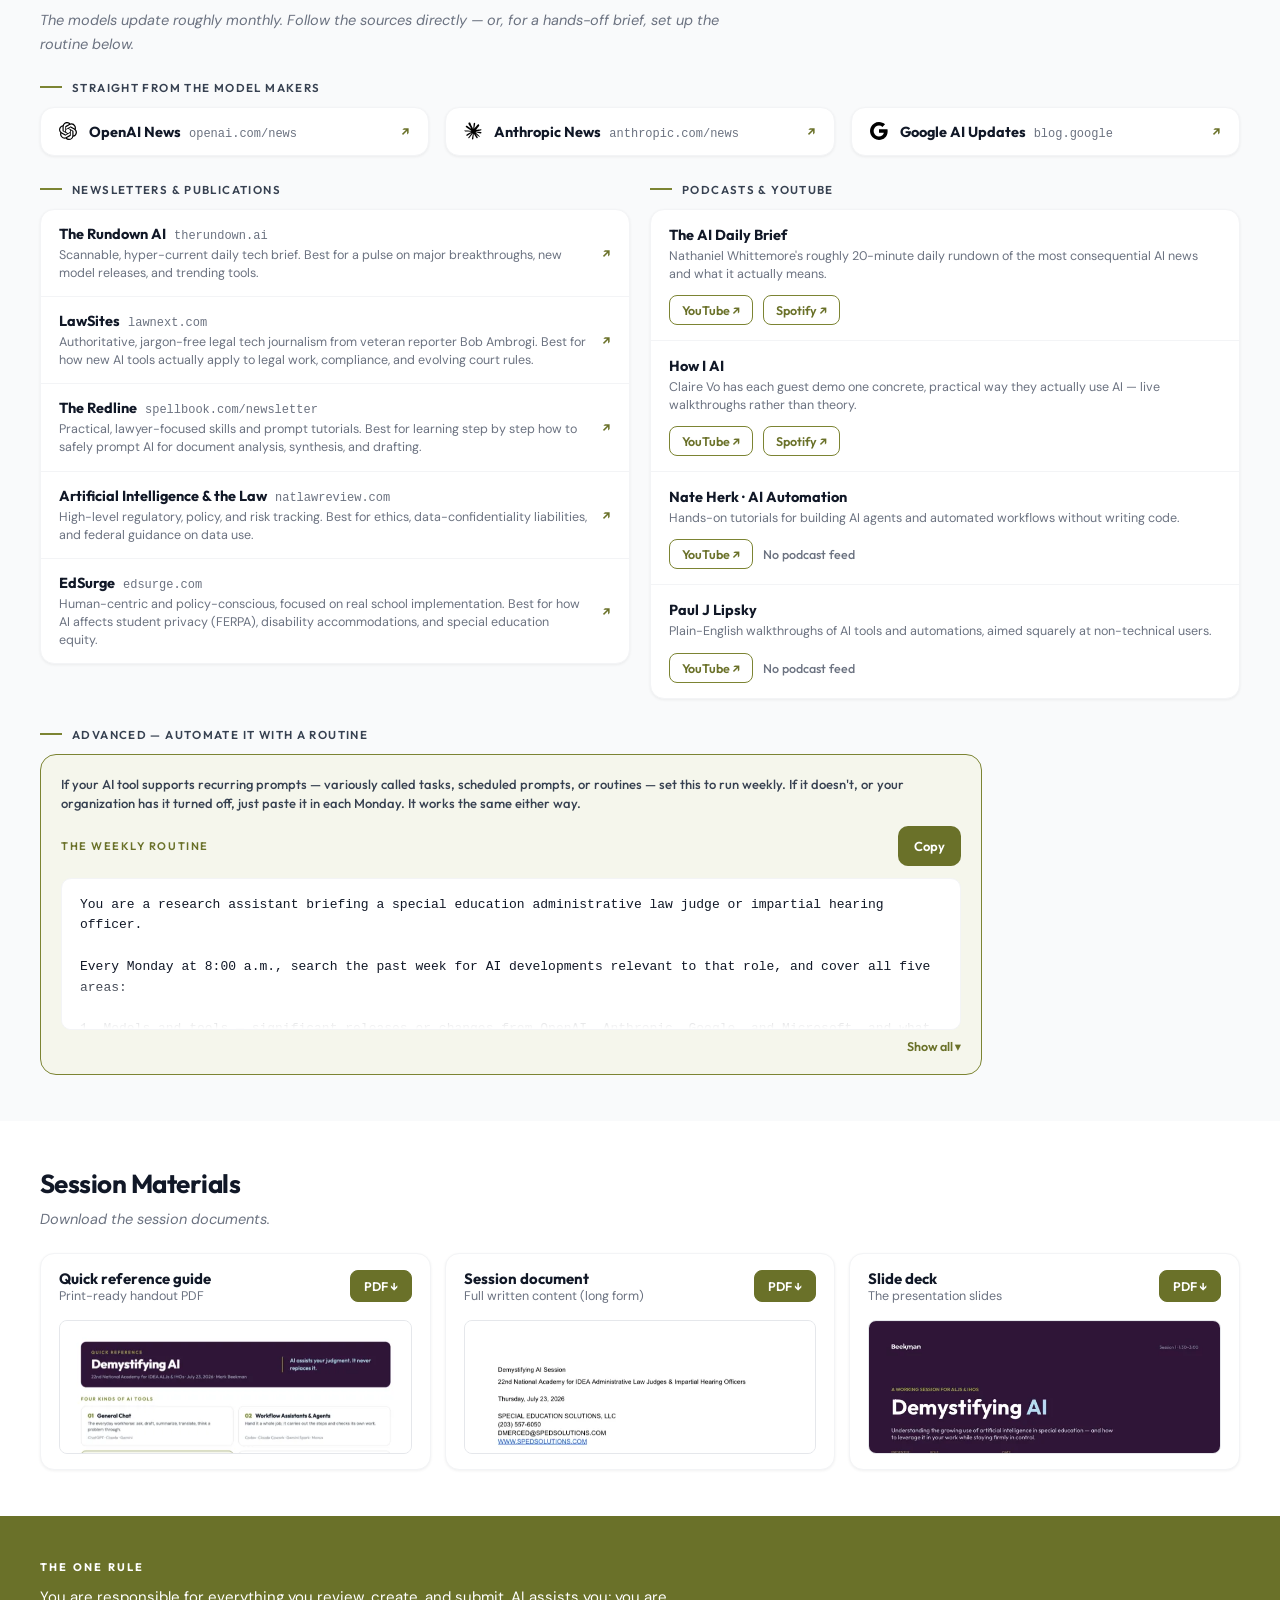
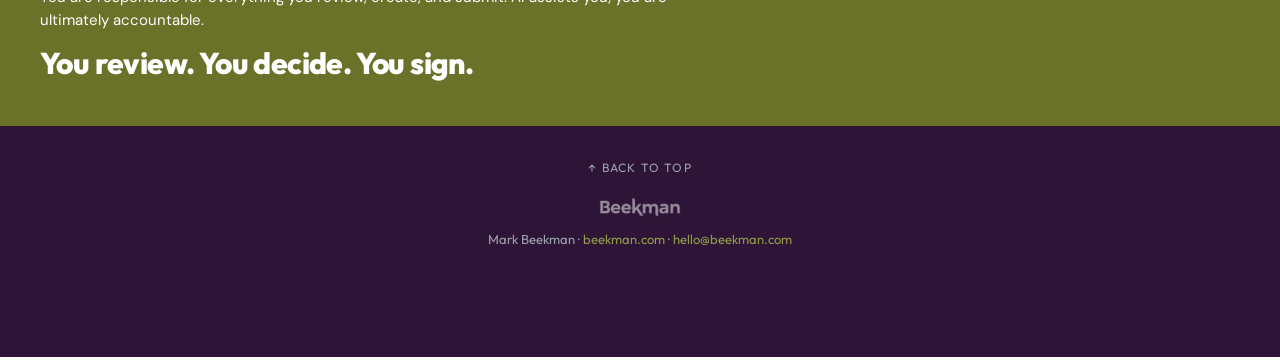
==== commit 5ce893c4: "Merge branch 'fix-last-section-scroll'" ====
--- a/idea_2026/index.html
+++ b/idea_2026/index.html
@@ -744,10 +744,30 @@
       var open = box.classList.toggle('bk-clip-open');
       btn.setAttribute('aria-expanded', open ? 'true' : 'false');
       btn.textContent = open ? 'Show less ▴' : 'Show all ▾';
+      sizeRunway();
     });
     row.appendChild(btn);
     box.parentNode.insertBefore(row, box.nextSibling);
   });
+
+  /* The last section can only sit under the sticky nav if enough page remains
+     below it; otherwise the browser clamps the scroll and the heading lands
+     mid-viewport. Extend the footer by exactly the missing runway — zero on
+     shorter viewports, where the closing band and footer already suffice. */
+  var footerEl = document.querySelector('footer');
+  var FOOTER_PAD = 34;
+  function sizeRunway() {
+    if (!footerEl) return;
+    footerEl.style.paddingBottom = FOOTER_PAD + 'px';
+    /* last *identified* section — the closing band after it has no id */
+    var secs = document.querySelectorAll('section[id]');
+    var last = secs.length ? secs[secs.length - 1] : null;
+    if (!last) return;
+    var h = document.documentElement;
+    var topOfLast = last.getBoundingClientRect().top + h.scrollTop;
+    var need = (h.clientHeight - 64) - (h.scrollHeight - topOfLast);
+    if (need > 0) footerEl.style.paddingBottom = (FOOTER_PAD + Math.ceil(need)) + 'px';
+  }
 
   /* Back to top */
   var topBtn = document.getElementById('bk-top');
@@ -775,6 +795,9 @@
   }
   window.addEventListener('scroll', onScroll, { passive: true });
   onScroll();
+  sizeRunway();
+  window.addEventListener('resize', sizeRunway, { passive: true });
+  window.addEventListener('load', sizeRunway);
 
   /* Mobile menu */
   var menuBtn = document.getElementById('bk-menu-btn');
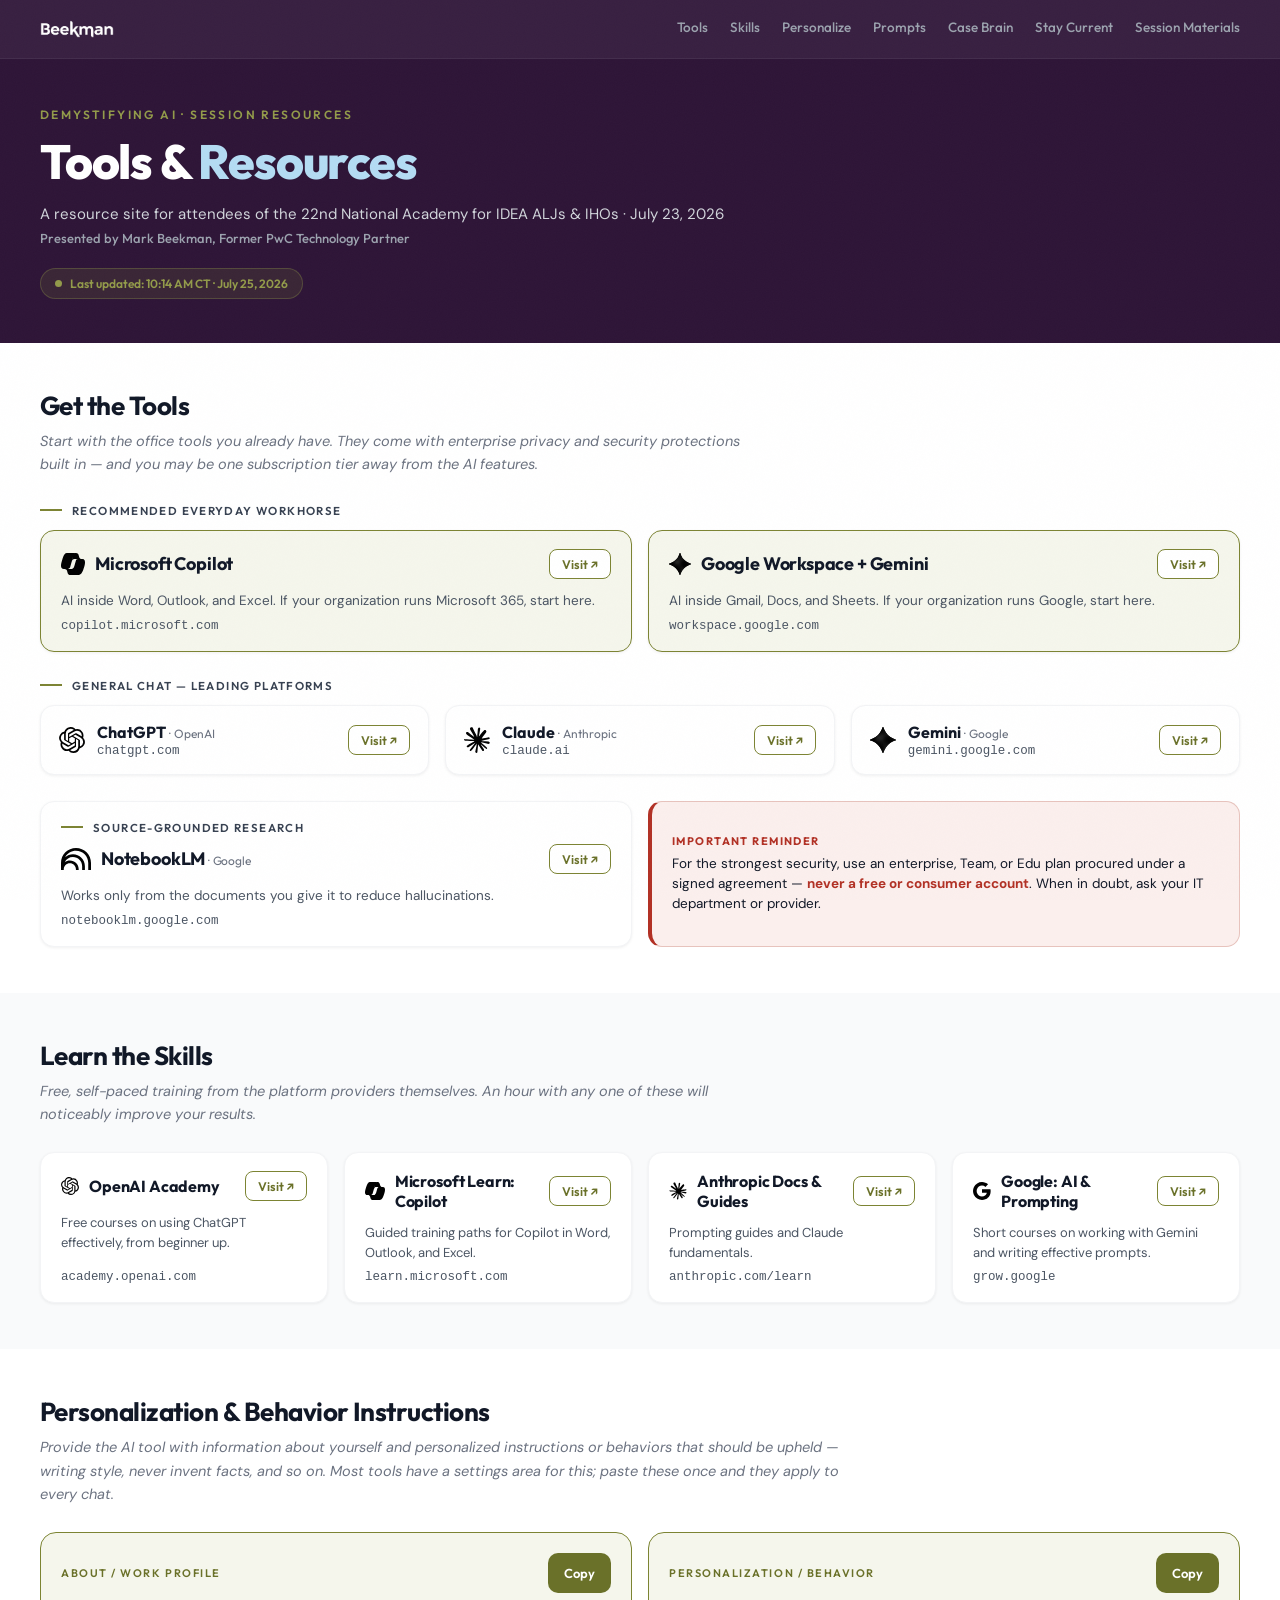
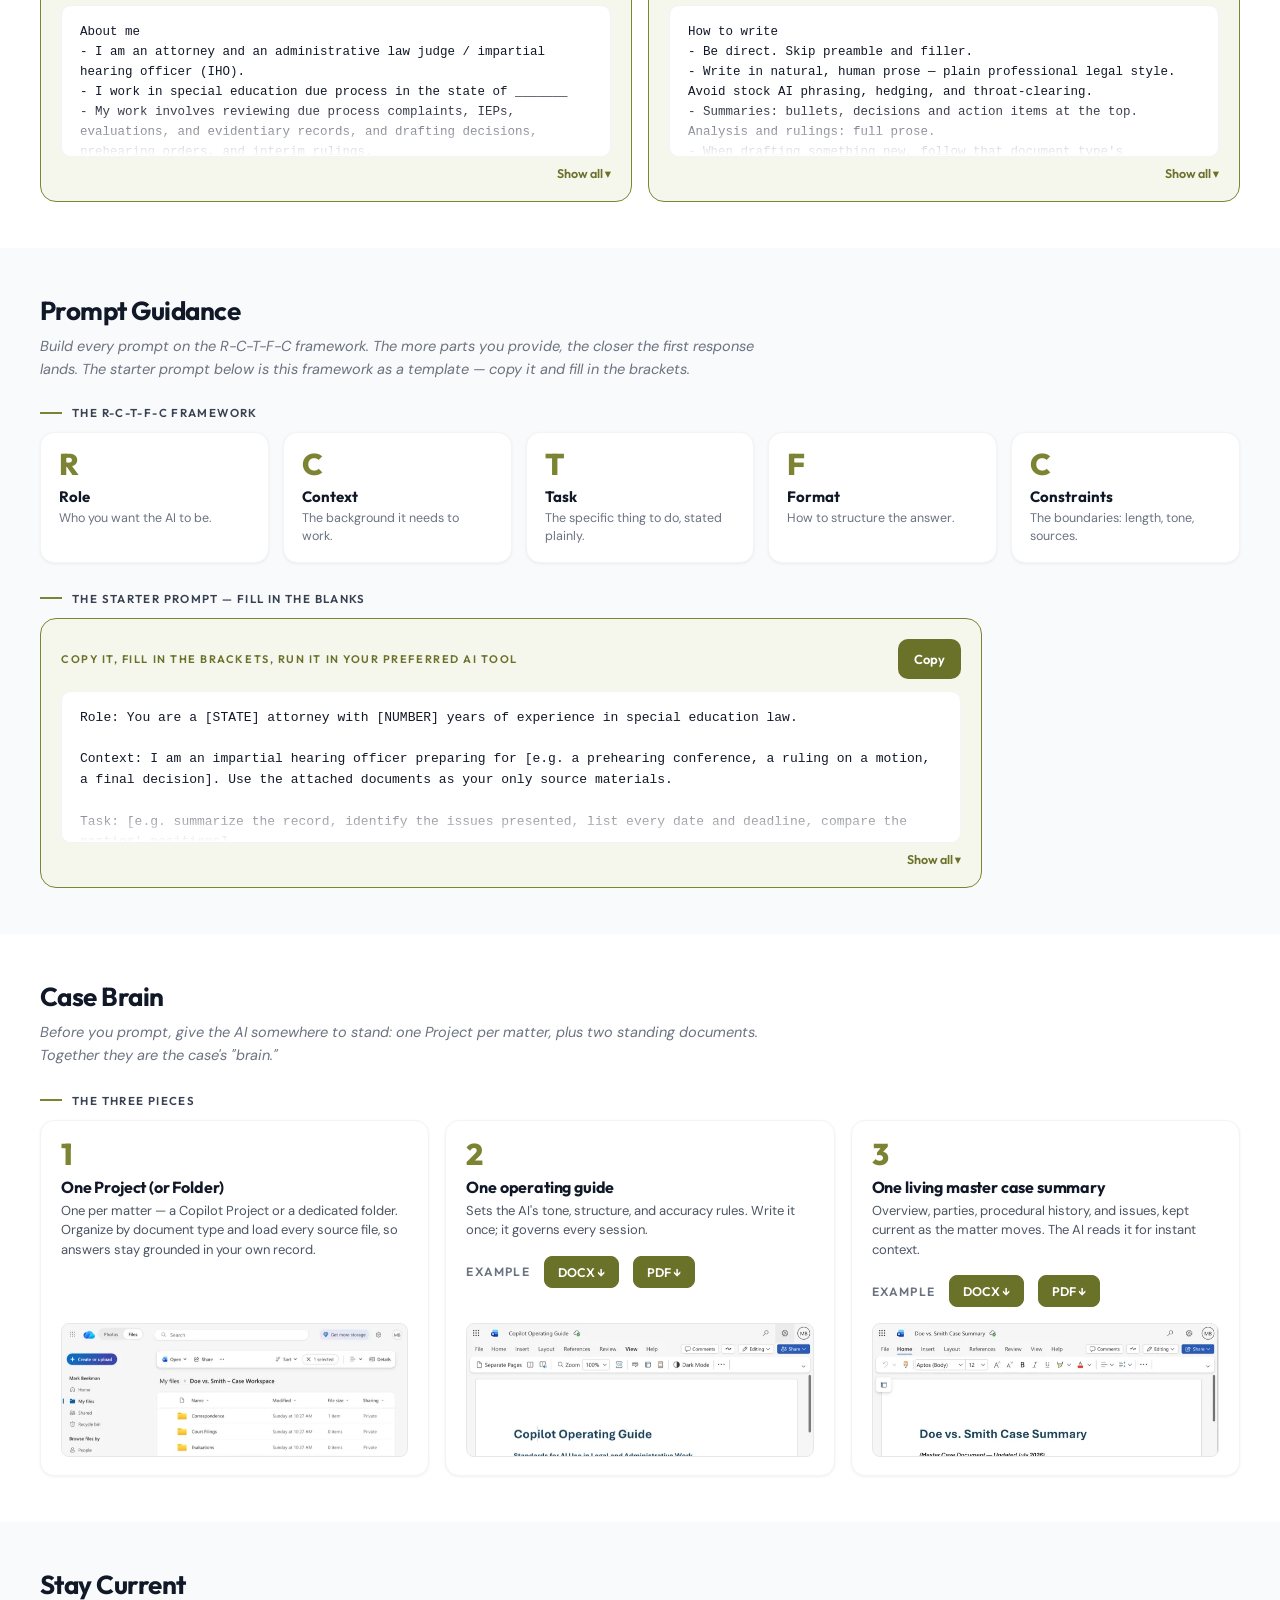
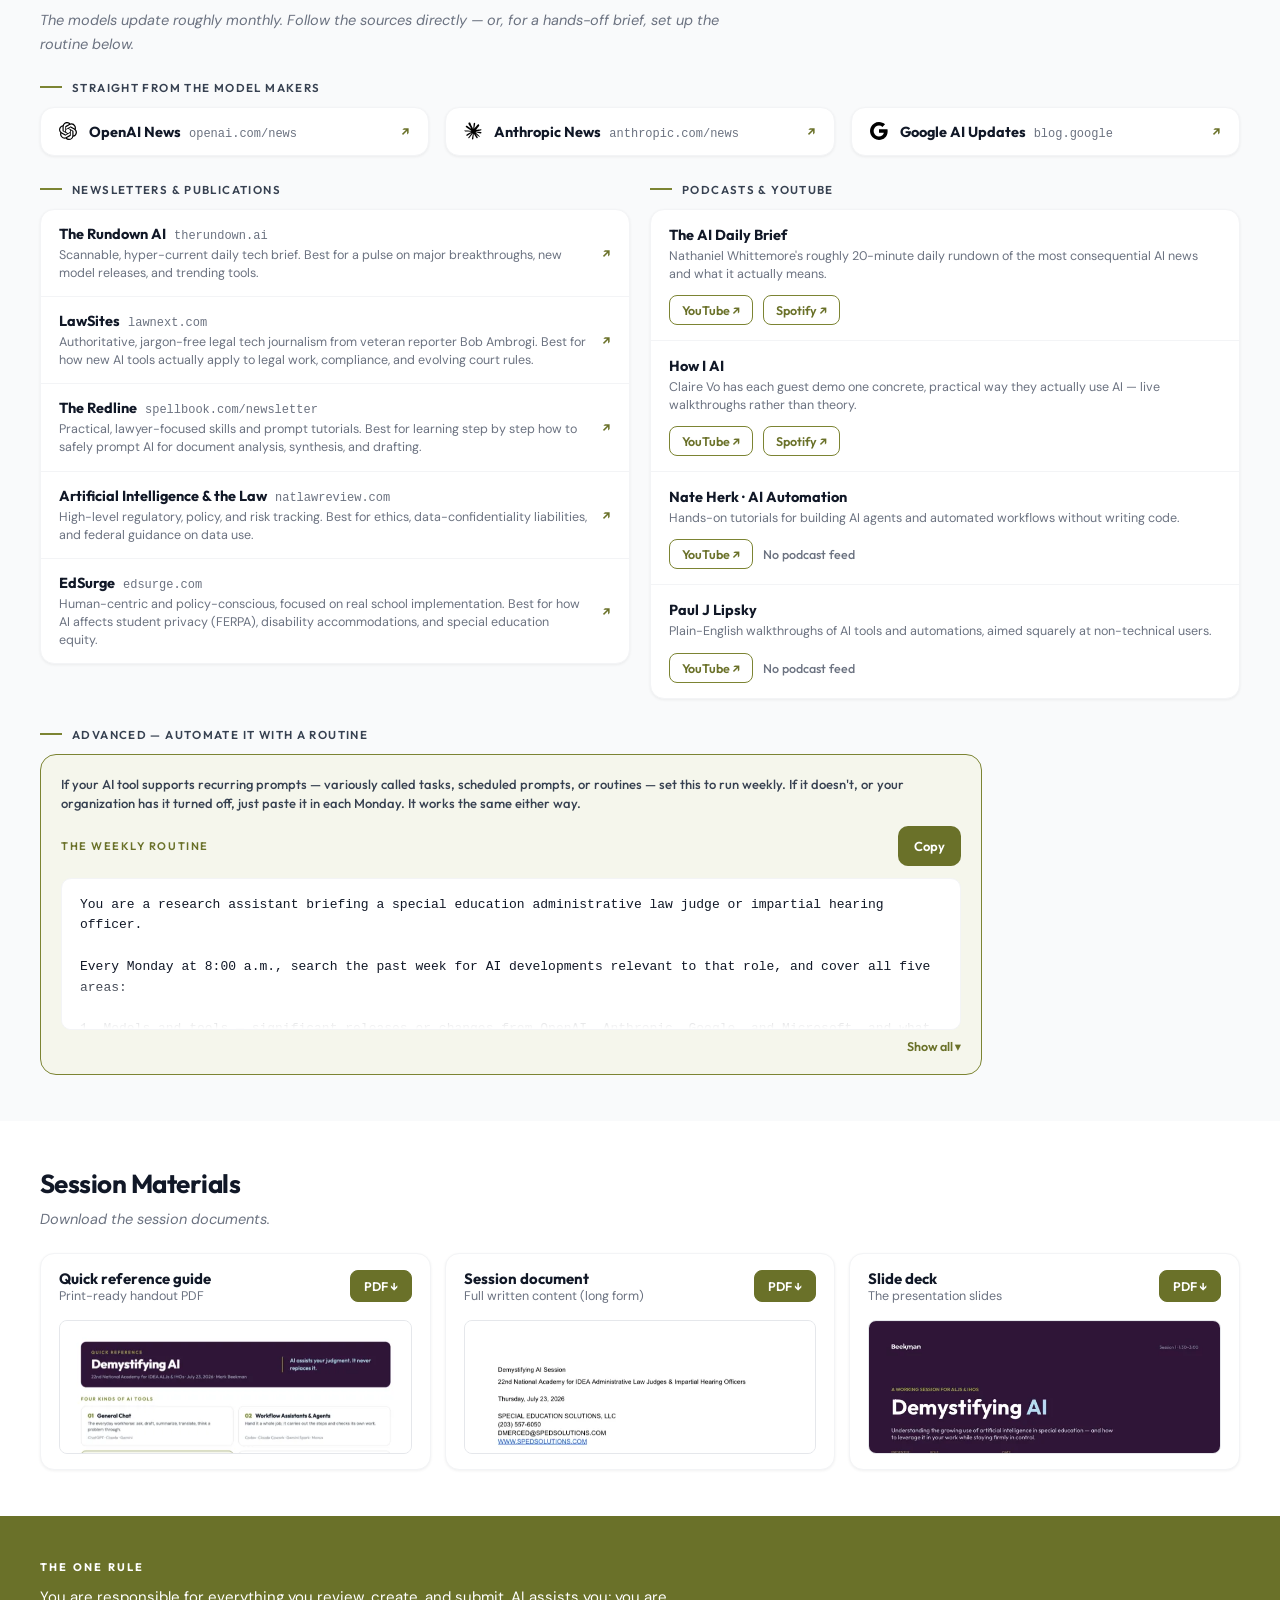
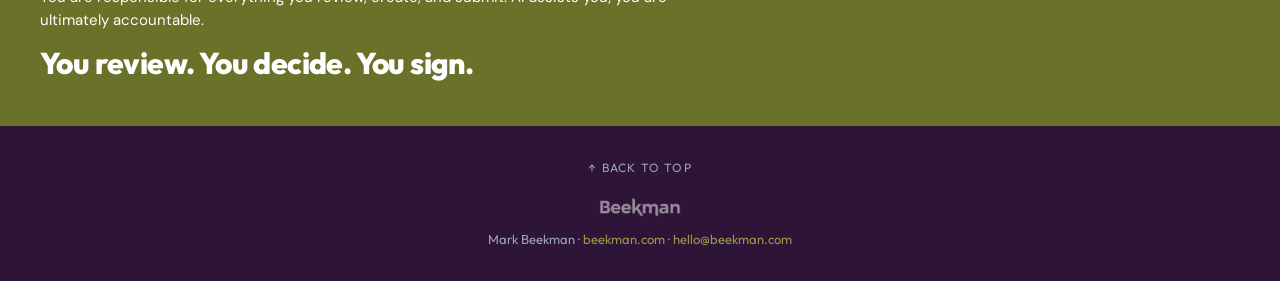
==== commit 9b7340df: "Revert "Merge branch 'fix-last-section-scroll'" This reverts commit 5ce893c46d7e9530e6b6924a1784dee9" ====
--- a/idea_2026/index.html
+++ b/idea_2026/index.html
@@ -744,30 +744,10 @@
       var open = box.classList.toggle('bk-clip-open');
       btn.setAttribute('aria-expanded', open ? 'true' : 'false');
       btn.textContent = open ? 'Show less ▴' : 'Show all ▾';
-      sizeRunway();
     });
     row.appendChild(btn);
     box.parentNode.insertBefore(row, box.nextSibling);
   });
-
-  /* The last section can only sit under the sticky nav if enough page remains
-     below it; otherwise the browser clamps the scroll and the heading lands
-     mid-viewport. Extend the footer by exactly the missing runway — zero on
-     shorter viewports, where the closing band and footer already suffice. */
-  var footerEl = document.querySelector('footer');
-  var FOOTER_PAD = 34;
-  function sizeRunway() {
-    if (!footerEl) return;
-    footerEl.style.paddingBottom = FOOTER_PAD + 'px';
-    /* last *identified* section — the closing band after it has no id */
-    var secs = document.querySelectorAll('section[id]');
-    var last = secs.length ? secs[secs.length - 1] : null;
-    if (!last) return;
-    var h = document.documentElement;
-    var topOfLast = last.getBoundingClientRect().top + h.scrollTop;
-    var need = (h.clientHeight - 64) - (h.scrollHeight - topOfLast);
-    if (need > 0) footerEl.style.paddingBottom = (FOOTER_PAD + Math.ceil(need)) + 'px';
-  }
 
   /* Back to top */
   var topBtn = document.getElementById('bk-top');
@@ -795,9 +775,6 @@
   }
   window.addEventListener('scroll', onScroll, { passive: true });
   onScroll();
-  sizeRunway();
-  window.addEventListener('resize', sizeRunway, { passive: true });
-  window.addEventListener('load', sizeRunway);
 
   /* Mobile menu */
   var menuBtn = document.getElementById('bk-menu-btn');
